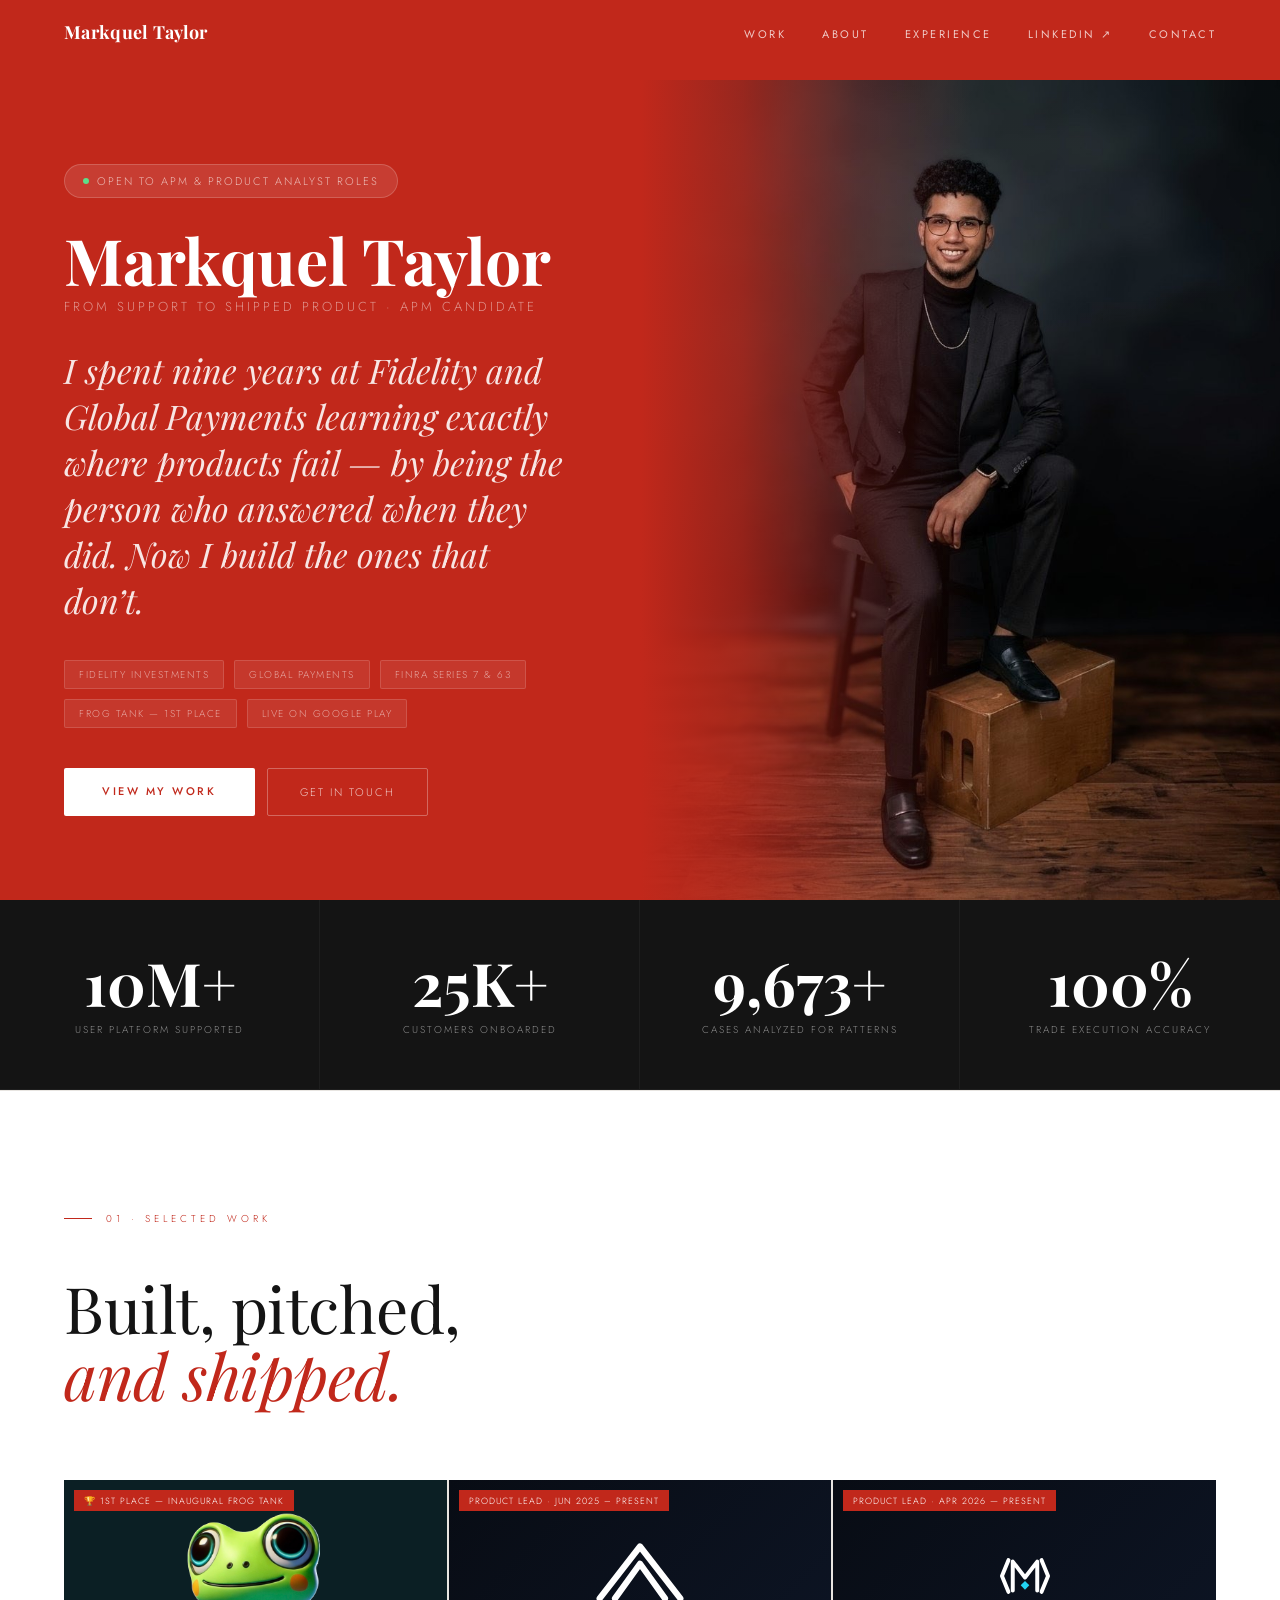
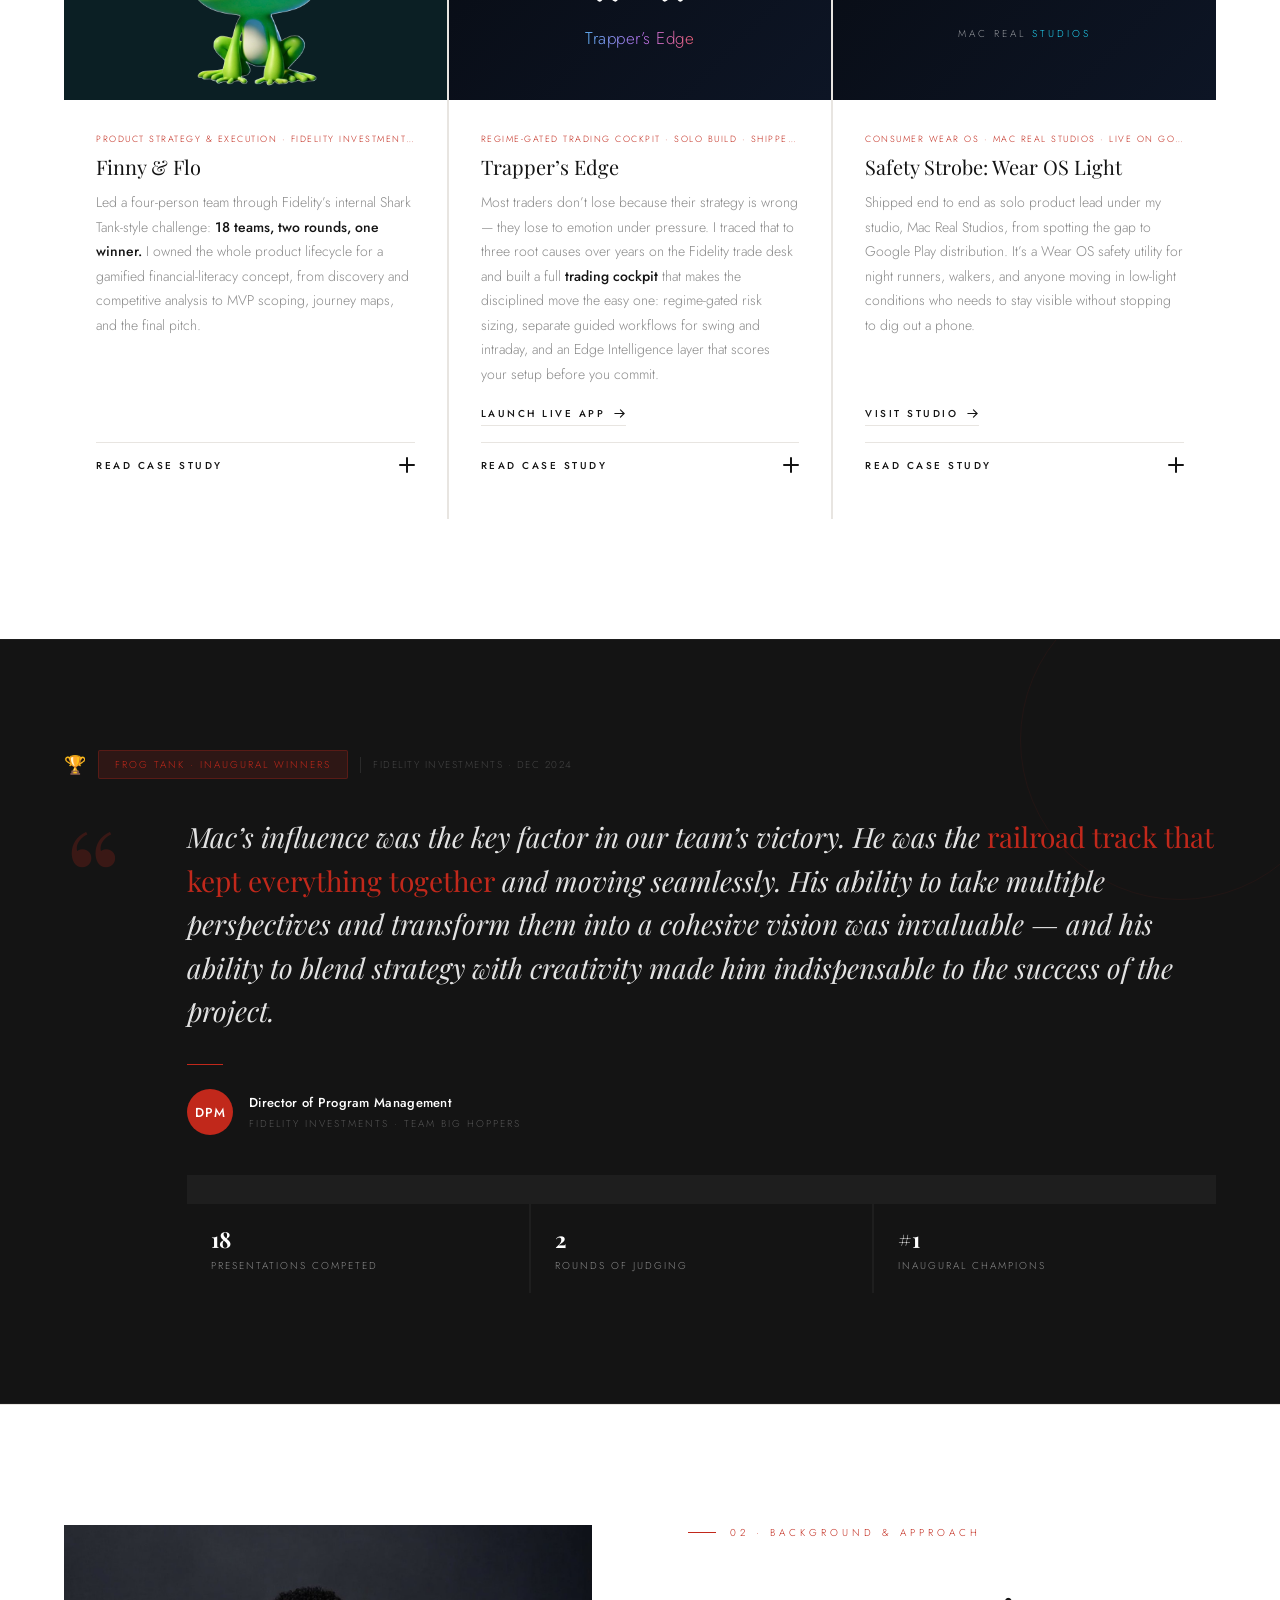
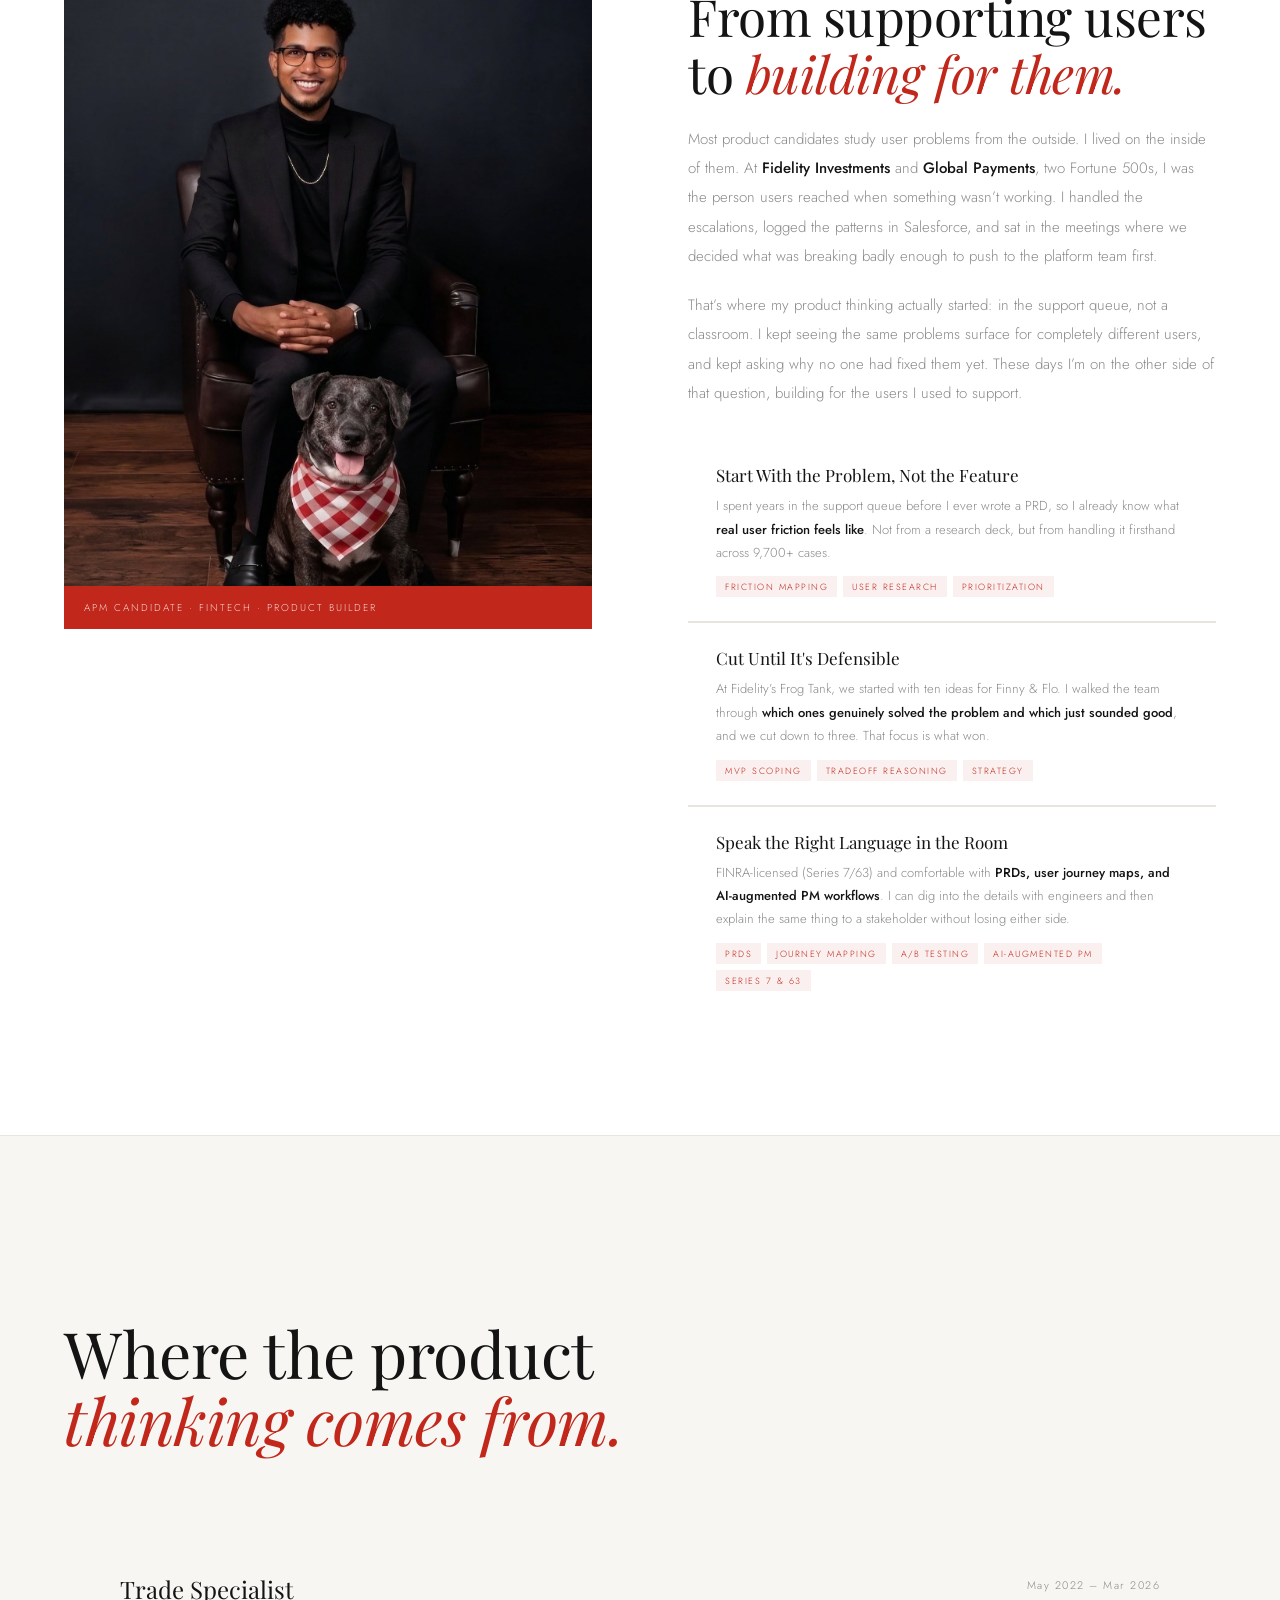
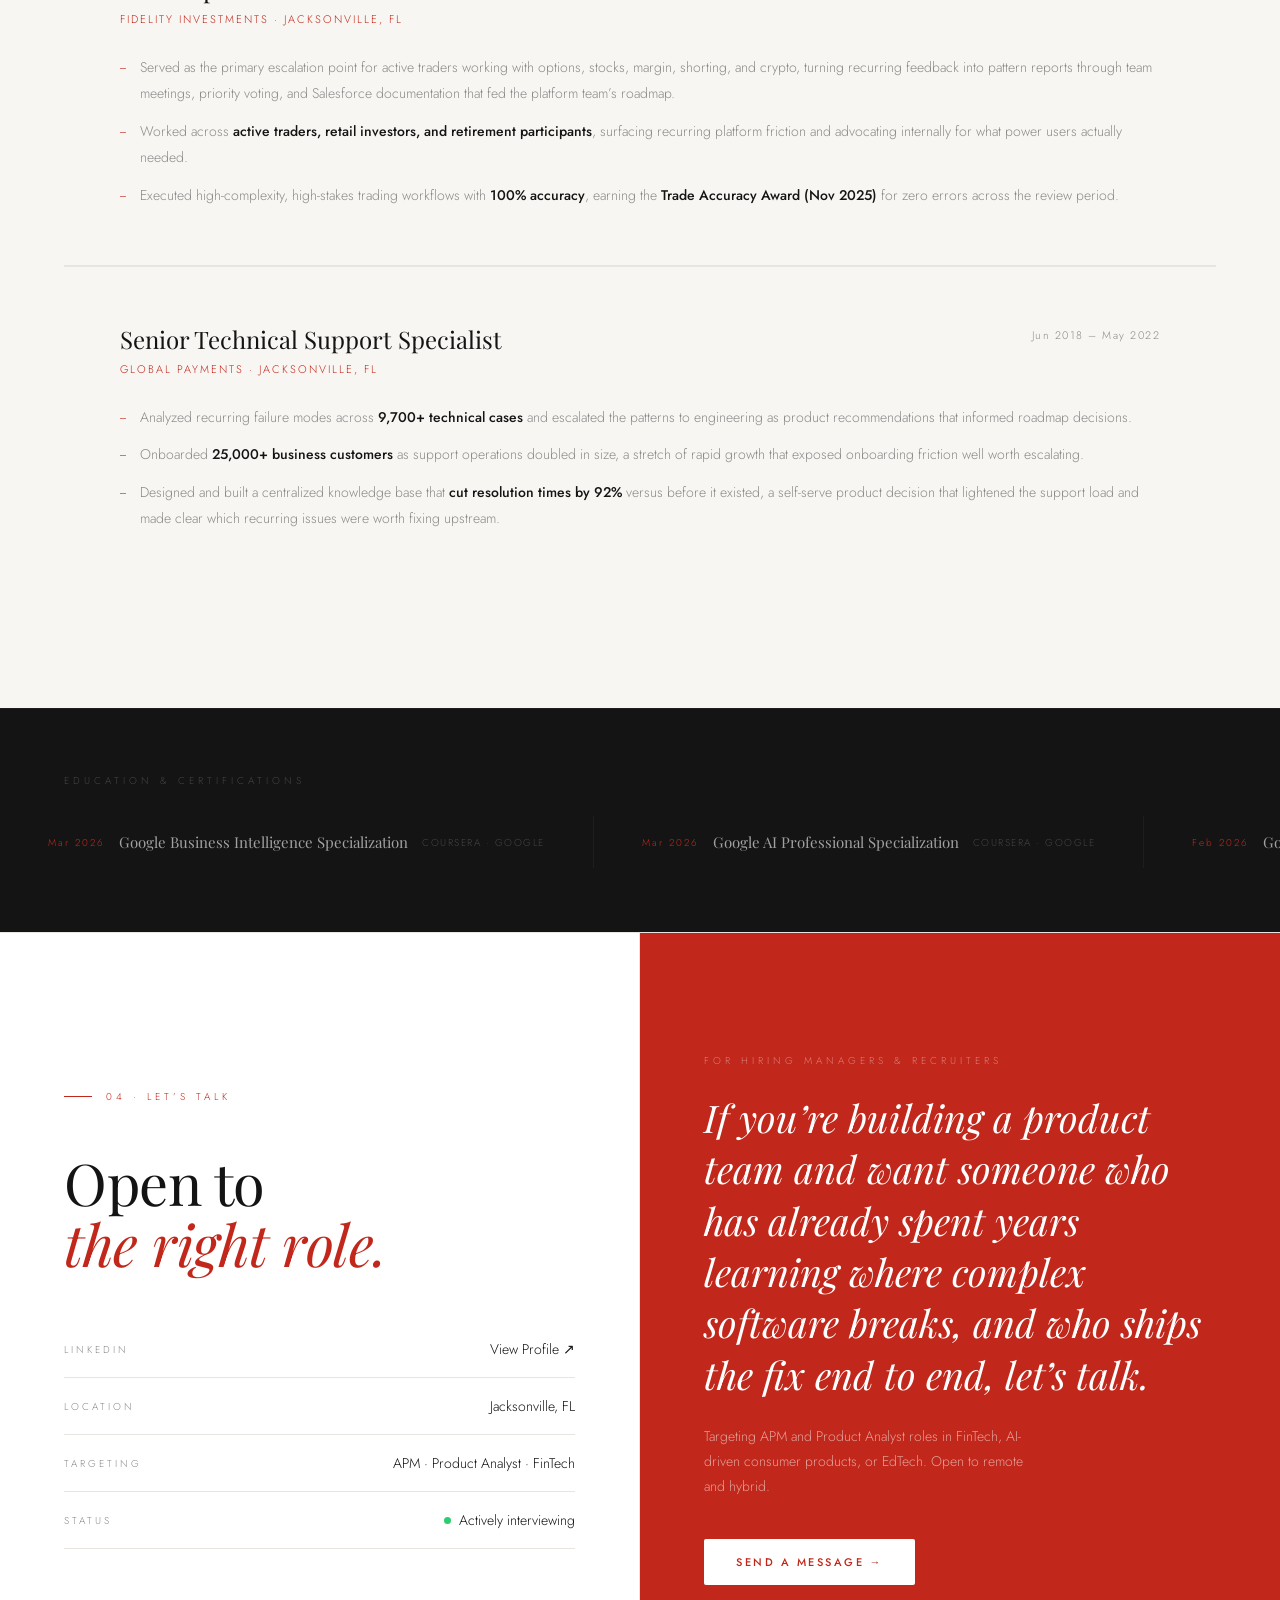
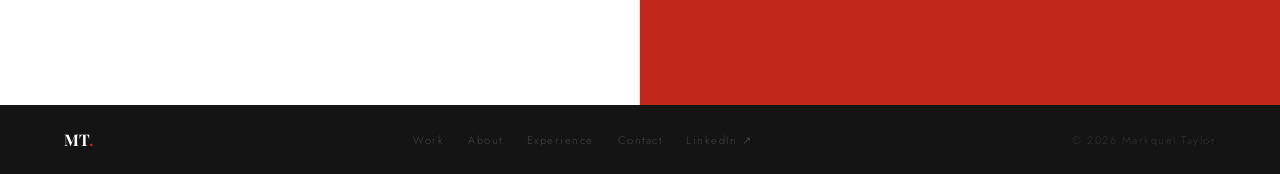
==== index.html @ 4e5e0eda "feat: enhance Trapper's Edge project card with logo and updated description" ====
<!DOCTYPE html>
<html lang="en">
<head>
<meta charset="UTF-8">
<meta name="viewport" content="width=device-width, initial-scale=1.0">
<meta name="description" content="Markquel Taylor — nine years at two Fortune 500s as the person users called when software broke. Now building AI-powered products end to end. APM candidate.">
<meta name="theme-color" content="#c1281b">
<meta property="og:title" content="Markquel Taylor — From support to shipped product · APM Candidate">
<meta property="og:description" content="Nine years at Fidelity and Global Payments learning where products fail. Now I build the ones that don't. FINRA Series 7 & 63 · Frog Tank 1st Place.">
<meta property="og:type" content="website">
<meta property="og:url" content="https://TheLegendMac.github.io/Portfolio">
<meta property="og:image" content="https://TheLegendMac.github.io/Portfolio/profile.png">
<title>Markquel Taylor — APM Candidate</title>
<link rel="icon" href="data:image/svg+xml,<svg xmlns='http://www.w3.org/2000/svg' viewBox='0 0 100 100'><rect width='100' height='100' rx='16' fill='%23c1281b'/><text y='.9em' font-size='58' font-family='Georgia,serif' font-weight='bold' fill='white' x='50%' text-anchor='middle' dominant-baseline='middle' dy='.05em'>MT</text></svg>">
<link rel="preconnect" href="https://fonts.googleapis.com">
<link rel="preconnect" href="https://fonts.gstatic.com" crossorigin>
<link href="https://fonts.googleapis.com/css2?family=Playfair+Display:ital,wght@0,400;0,700;1,400&family=Jost:wght@300;400;500&display=swap" rel="stylesheet">
<style>
:root{--white:#ffffff;--cream:#f8f6f3;--ink:#141414;--gray:#8a8a8a;--line:#e8e5e1;--red:#c1281b;--red-deep:#a82217;--red-dim:#faf0ef;--sp-xl:120px;--sp-md:48px;--pad-x:clamp(20px,5vw,64px)}
*,*::before,*::after{box-sizing:border-box;margin:0;padding:0}
html{scroll-behavior:smooth;font-size:16px;scroll-padding-top:80px;-webkit-text-size-adjust:100%;text-size-adjust:100%}
body{background:var(--white);color:var(--ink);font-family:'Jost',sans-serif;font-weight:300;overflow-x:hidden;-webkit-font-smoothing:antialiased}
img{max-width:100%;display:block}
a{color:inherit}

/* NAV */
nav{position:fixed;top:0;left:0;right:0;z-index:200;display:flex;justify-content:space-between;align-items:center;padding:20px var(--pad-x);transition:background .35s,box-shadow .35s}
nav.scrolled{background:rgba(255,255,255,.97);backdrop-filter:blur(12px);-webkit-backdrop-filter:blur(12px);box-shadow:0 1px 0 var(--line)}
.nav-logo{font-family:'Playfair Display',serif;font-weight:700;font-size:18px;text-decoration:none;letter-spacing:.3px;z-index:201;color:var(--white);transition:color .35s ease}
nav.scrolled .nav-logo{color:var(--ink)}
.nav-logo em{font-style:normal;color:var(--white);transition:color .35s ease}
nav.scrolled .nav-logo em{color:var(--red)}
.nav-links{display:flex;gap:36px;list-style:none;align-items:center}
.nav-links a{font-size:11px;font-weight:400;letter-spacing:2.5px;text-transform:uppercase;text-decoration:none;color:rgba(255,255,255,.75);transition:color .3s}
.nav-links a:hover{color:var(--white)}
nav.scrolled .nav-links a{color:var(--gray)}
nav.scrolled .nav-links a:hover{color:var(--red)}
.nav-burger{display:none;flex-direction:column;gap:5px;cursor:pointer;padding:4px;z-index:201;background:none;border:none}
.nav-burger span{display:block;width:24px;height:2px;background:rgba(255,255,255,.9);border-radius:2px;transition:background .35s,transform .3s,opacity .3s}
nav.scrolled .nav-burger span{background:var(--ink)}
.nav-burger.open span:nth-child(1){transform:translateY(7px) rotate(45deg)}
.nav-burger.open span:nth-child(2){opacity:0}
.nav-burger.open span:nth-child(3){transform:translateY(-7px) rotate(-45deg)}
.nav-drawer{display:none;position:fixed;inset:0;z-index:199;background:var(--white);flex-direction:column;justify-content:center;align-items:center;gap:36px;opacity:0;pointer-events:none;transition:opacity .3s}
.nav-drawer.open{opacity:1;pointer-events:all}
.nav-drawer a{font-size:15px;letter-spacing:3px;text-transform:uppercase;color:var(--ink);text-decoration:none;font-weight:400;transition:color .2s}
.nav-drawer a:hover{color:var(--red)}

/* HERO */
.hero{min-height:100svh;background:var(--red);display:grid;grid-template-columns:1fr 1fr;position:relative;overflow:hidden;padding-top:80px}

.hero-left{display:flex;flex-direction:column;justify-content:center;padding:clamp(48px,8vh,96px) clamp(32px,5vw,80px) clamp(48px,8vh,96px) var(--pad-x);position:relative;z-index:1}
.hero-badge{display:inline-flex;align-items:center;gap:8px;background:rgba(255,255,255,.1);border:1px solid rgba(255,255,255,.18);padding:8px 18px;border-radius:100px;font-size:11px;letter-spacing:2px;text-transform:uppercase;color:rgba(255,255,255,.65);margin-bottom:28px;width:fit-content;opacity:0;animation:rise .8s .2s forwards}
.live-dot{width:6px;height:6px;border-radius:50%;background:#5dde8a;animation:pulse 2s infinite;flex-shrink:0}
.hero-name{font-family:'Playfair Display',serif;font-size:clamp(36px,5vw,72px);font-weight:700;line-height:1.05;color:var(--white);margin-bottom:4px;opacity:0;animation:rise .8s .3s forwards}
.hero-role{font-size:clamp(11px,1.3vw,13px);letter-spacing:3px;text-transform:uppercase;color:rgba(255,255,255,.5);margin-bottom:32px;opacity:0;animation:rise .8s .4s forwards}
.hero-headline{font-family:'Playfair Display',serif;font-style:italic;font-weight:400;font-size:clamp(20px,2.8vw,34px);line-height:1.35;color:rgba(255,255,255,.88);margin-bottom:36px;opacity:0;animation:rise .8s .5s forwards;max-width:520px}
.hero-proof{display:flex;flex-wrap:wrap;gap:10px;margin-bottom:40px;opacity:0;animation:rise .8s .6s forwards}
.hero-proof-tag{font-size:10px;letter-spacing:1.5px;text-transform:uppercase;color:rgba(255,255,255,.55);background:rgba(255,255,255,.08);border:1px solid rgba(255,255,255,.14);padding:6px 14px;border-radius:2px}
.hero-actions{display:flex;gap:12px;flex-wrap:wrap;opacity:0;animation:rise .8s .7s forwards}
.btn-solid{background:var(--white);color:var(--red);padding:15px clamp(24px,3vw,40px);font-size:11px;font-weight:500;letter-spacing:2.5px;text-transform:uppercase;text-decoration:none;border-radius:2px;transition:background .2s,color .2s}
.btn-solid:hover{background:var(--ink);color:var(--white)}
.btn-outline{border:1px solid rgba(255,255,255,.3);color:rgba(255,255,255,.75);padding:15px clamp(20px,2.5vw,36px);font-size:11px;letter-spacing:2px;text-transform:uppercase;text-decoration:none;border-radius:2px;transition:border-color .2s,color .2s}
.btn-outline:hover{border-color:rgba(255,255,255,.7);color:var(--white)}
.hero-right{position:relative;display:flex;align-items:flex-end;justify-content:center;overflow:hidden;opacity:0;animation:fadeIn 1s .4s forwards}
.hero-photo{width:100%;height:100%;object-fit:cover;object-position:center top;display:block}
.hero-photo-overlay{position:absolute;inset:0;background:linear-gradient(to right,var(--red) 0%,rgba(193,40,27,.75) 16%,rgba(193,40,27,.25) 34%,transparent 52%),linear-gradient(to bottom,rgba(0,0,0,.12) 0%,transparent 35%)}

/* STATS */
.stats-bar{background:var(--ink);display:grid;grid-template-columns:repeat(4,1fr);border-bottom:1px solid #1e1e1e}
.stat-cell{padding:clamp(32px,5vw,52px) clamp(16px,3vw,48px);border-right:1px solid #1e1e1e;text-align:center}
.stat-cell:last-child{border-right:none}
.stat-number{font-family:'Playfair Display',serif;font-size:clamp(28px,5vw,60px);font-weight:700;line-height:1;color:var(--white);margin-bottom:10px}
.stat-label{font-size:clamp(9px,1.5vw,10px);letter-spacing:2px;text-transform:uppercase;color:rgba(255,255,255,.5)}

/* SECTION BASE */
.section{padding:var(--sp-xl) var(--pad-x)}
.eyebrow{display:flex;align-items:center;gap:14px;font-size:10px;letter-spacing:4px;text-transform:uppercase;color:var(--red);margin-bottom:var(--sp-md)}
.eyebrow::before{content:'';width:28px;height:1px;background:var(--red);display:block;flex-shrink:0}
.section-h{font-family:'Playfair Display',serif;font-weight:400;font-size:clamp(30px,5vw,68px);line-height:1.05;letter-spacing:-.5px;margin-bottom:clamp(40px,6vw,72px)}
.section-h em{font-style:italic;color:var(--red)}

/* PROJECTS */
.projects{background:var(--white);border-top:1px solid var(--line)}
.proj-grid{display:grid;grid-template-columns:repeat(3,1fr);gap:2px;background:var(--line)}
.proj-card{background:var(--white);display:flex;flex-direction:column;transition:background .3s;height:100%;min-width:0}
.proj-card:hover{background:var(--red-dim)}
.proj-img{position:relative;overflow:hidden;flex-shrink:0;height:220px;}
.proj-finny{background:#050a0a;display:flex;align-items:center;justify-content:center;font-size:clamp(40px,6vw,64px)}
.proj-trading{background:#0b0e14}
.proj-mac{background:linear-gradient(135deg,#080c14,#0d1525);display:flex;flex-direction:column;align-items:center;justify-content:center;gap:14px}
.proj-badge{position:absolute;top:10px;left:10px;background:var(--red);padding:4px 10px;font-size:9px;letter-spacing:1px;text-transform:uppercase;color:var(--white);max-width:calc(100% - 20px);white-space:nowrap;overflow:hidden;text-overflow:ellipsis}
.proj-body{padding:clamp(20px,3vw,32px);flex:1;display:flex;flex-direction:column;min-width:0}
.proj-sub{font-size:9px;letter-spacing:1.5px;text-transform:uppercase;color:var(--red);margin-bottom:8px;white-space:nowrap;overflow:hidden;text-overflow:ellipsis}
.proj-title{font-family:'Playfair Display',serif;font-size:clamp(16px,2vw,20px);font-weight:400;margin-bottom:10px}
.proj-desc{font-size:clamp(12px,1.3vw,14px);line-height:1.75;color:var(--gray);flex:1;margin-bottom:20px}
.proj-desc strong{color:var(--ink);font-weight:500}

/* ACCORDION */
.proj-accordion{border-top:1px solid var(--line);overflow:hidden}
.proj-accordion-toggle{display:flex;align-items:center;justify-content:space-between;width:100%;background:none;border:none;cursor:pointer;padding:14px 0;font-family:'Jost',sans-serif;font-size:10px;font-weight:500;letter-spacing:2.5px;text-transform:uppercase;color:var(--ink);transition:color .2s}
.proj-accordion-toggle:hover{color:var(--red)}
.proj-accordion-icon{width:16px;height:16px;position:relative;flex-shrink:0}
.proj-accordion-icon::before,.proj-accordion-icon::after{content:'';position:absolute;background:currentColor;border-radius:1px;transition:transform .3s,opacity .3s}
.proj-accordion-icon::before{width:16px;height:2px;top:7px;left:0}
.proj-accordion-icon::after{width:2px;height:16px;top:0;left:7px}
.proj-accordion-toggle.open .proj-accordion-icon::after{transform:rotate(90deg);opacity:0}
.proj-accordion-body{max-height:0;overflow:hidden;transition:max-height .45s ease}
.proj-accordion-body.open{max-height:1200px}
.proj-accordion-inner{padding:20px 0 8px}
.acc-section{margin-bottom:24px}
.acc-section:last-child{margin-bottom:0}
.acc-label{font-size:9px;letter-spacing:3px;text-transform:uppercase;color:var(--red);margin-bottom:10px;display:flex;align-items:center;gap:10px}
.acc-label::before{content:'';width:16px;height:1px;background:var(--red);display:block}
.acc-text{font-size:14px;line-height:1.85;color:var(--gray)}
.acc-text strong{color:var(--ink);font-weight:500}
.acc-outcome{background:var(--cream);border-left:3px solid var(--red);padding:16px 20px;font-size:14px;line-height:1.8;color:var(--ink);margin-top:10px}
.proj-link{display:inline-flex;align-items:center;gap:8px;font-size:10px;letter-spacing:2.5px;text-transform:uppercase;color:var(--ink);text-decoration:none;font-weight:500;padding-bottom:4px;border-bottom:1px solid var(--line);width:fit-content;transition:color .2s,border-color .2s;margin-bottom:16px}
.proj-link:hover{color:var(--red);border-color:var(--red)}
.proj-link svg{transition:transform .2s}
.proj-link:hover svg{transform:translateX(3px)}

/* TESTIMONIAL */
.testimonial-wrap{background:var(--ink);padding:clamp(72px,10vw,110px) var(--pad-x);border-top:1px solid #1e1e1e;border-bottom:1px solid #1e1e1e;position:relative;overflow:hidden}
.testimonial-wrap::before{content:'';position:absolute;top:-60px;right:-60px;width:320px;height:320px;border-radius:50%;border:1px solid rgba(193,40,27,.08);pointer-events:none}
.testi-context{display:flex;align-items:center;gap:12px;margin-bottom:36px;flex-wrap:wrap}
.testi-trophy{font-size:18px}
.testi-badge-pill{background:rgba(193,40,27,.15);border:1px solid rgba(193,40,27,.3);padding:6px 16px;font-size:10px;letter-spacing:2px;text-transform:uppercase;color:var(--red);border-radius:2px}
.testi-context-divider{width:1px;height:16px;background:#2a2a2a}
.testi-context-detail{font-size:10px;letter-spacing:1.5px;text-transform:uppercase;color:#444}
.testi-body{display:grid;grid-template-columns:auto 1fr;gap:clamp(32px,5vw,72px);align-items:start}
.testi-mark{font-family:'Playfair Display',serif;font-size:clamp(80px,12vw,140px);line-height:.75;color:var(--red);opacity:.22;user-select:none;flex-shrink:0;margin-top:8px}
.testi-quote{font-family:'Playfair Display',serif;font-style:italic;font-weight:400;font-size:clamp(18px,2.4vw,28px);line-height:1.55;color:rgba(255,255,255,.88);margin-bottom:32px}
.testi-quote em{font-style:normal;color:var(--red)}
.testi-divider{width:36px;height:1px;background:var(--red);margin-bottom:24px}
.testi-attribution{display:flex;align-items:center;gap:16px}
.testi-avatar{width:46px;height:46px;border-radius:50%;background:var(--red);display:flex;align-items:center;justify-content:center;font-size:13px;font-weight:500;letter-spacing:1px;color:var(--white);flex-shrink:0;font-family:'Jost',sans-serif}
.testi-name{font-size:13px;font-weight:500;color:var(--white);letter-spacing:.3px;margin-bottom:4px}
.testi-role{font-size:10px;letter-spacing:2px;text-transform:uppercase;color:#555}
.testi-context-note{margin-top:40px;border-top:1px solid #1e1e1e;padding-top:28px;display:grid;grid-template-columns:repeat(3,1fr);gap:2px;background:#1e1e1e}
.testi-stat{background:var(--ink);padding:20px 24px}
.testi-stat-num{font-family:'Playfair Display',serif;font-size:22px;font-weight:700;color:var(--white);margin-bottom:4px}
.testi-stat-label{font-size:10px;letter-spacing:2px;text-transform:uppercase;color:rgba(255,255,255,.5)}

/* ABOUT (merged with How I Think) */
.about{background:var(--white);border-top:1px solid var(--line)}
.about-grid{display:grid;grid-template-columns:1fr 1fr;gap:clamp(40px,8vw,96px);align-items:start}
.about-photo{position:relative}
.about-photo-inner{width:100%;aspect-ratio:3/4;background:var(--cream);position:relative;overflow:hidden}
.about-photo-inner img{width:100%;height:100%;object-fit:cover;object-position:center 10%;display:block;transition:transform .5s ease}
.about-photo:hover .about-photo-inner img{transform:scale(1.03)}
.about-photo-label{position:absolute;bottom:0;left:0;right:0;background:var(--red);padding:14px 20px;font-size:10px;letter-spacing:2px;text-transform:uppercase;color:rgba(255,255,255,.8)}
.about-photo-frame{position:absolute;top:16px;left:16px;right:-16px;bottom:-16px;border:1px solid var(--line);z-index:-1}
.about-h{font-family:'Playfair Display',serif;font-weight:400;font-size:clamp(30px,4vw,52px);line-height:1.1;letter-spacing:-.5px;margin-bottom:24px}
.about-h em{font-style:italic;color:var(--red)}
.about-p{font-size:15px;line-height:1.95;color:var(--gray);margin-bottom:20px}
.about-p strong{color:var(--ink);font-weight:500}
.about-divider{width:36px;height:1px;background:var(--red);margin:28px 0}
/* How I Think — inline cards below the bio */
.think-grid{display:grid;grid-template-columns:1fr;gap:2px;background:var(--line);margin-top:32px}
.think-card{background:var(--white);padding:24px 28px;position:relative;overflow:hidden;transition:background .3s}
.think-card::after{content:'';position:absolute;bottom:0;left:0;right:0;height:2px;background:var(--red);transform:scaleX(0);transform-origin:left;transition:transform .35s ease}
.think-card:hover{background:var(--cream)}
.think-card:hover::after{transform:scaleX(1)}
.think-title{font-family:'Playfair Display',serif;font-size:17px;font-weight:400;margin-bottom:8px;color:var(--ink)}
.think-desc{font-size:13px;line-height:1.8;color:var(--gray)}
.think-desc strong{color:var(--ink);font-weight:500}
.think-tags{display:flex;flex-wrap:wrap;gap:6px;margin-top:12px}
.think-tag{font-size:9px;letter-spacing:1.5px;text-transform:uppercase;color:var(--red);background:var(--red-dim);padding:4px 9px}
/* Credential tags */
.cred-tags{display:flex;flex-wrap:wrap;gap:8px;margin-top:28px}
.cred-tag{display:flex;align-items:center;gap:6px;background:var(--cream);border:1px solid var(--line);padding:8px 16px;font-size:10px;letter-spacing:1.5px;text-transform:uppercase;color:var(--ink)}
.cred-tag-dot{width:5px;height:5px;border-radius:50%;background:var(--red);flex-shrink:0}

/* EXPERIENCE */
.experience{background:var(--cream);border-top:1px solid var(--line)}
.exp-roles{display:flex;flex-direction:column;gap:2px;background:var(--line)}
.role-card{background:var(--cream);padding:clamp(36px,5vw,56px) clamp(24px,5vw,56px);transition:background .3s}
.role-card:hover{background:var(--white)}
.role-header{display:flex;justify-content:space-between;align-items:flex-start;margin-bottom:28px;flex-wrap:wrap;gap:8px}
.role-title{font-family:'Playfair Display',serif;font-size:clamp(18px,2.5vw,24px);font-weight:400;margin-bottom:6px}
.role-company{font-size:11px;letter-spacing:2px;text-transform:uppercase;color:var(--red)}
.role-date{font-size:11px;letter-spacing:1.5px;color:var(--gray);padding-top:4px;white-space:nowrap}
.role-bullets{list-style:none;display:flex;flex-direction:column;gap:12px}
.role-bullets li{font-size:14px;line-height:1.85;color:var(--gray);padding-left:20px;position:relative}
.role-bullets li::before{content:'--';position:absolute;left:0;color:var(--red)}
.role-bullets strong{color:var(--ink);font-weight:500}

/* CONTACT */
.contact{display:grid;grid-template-columns:1fr 1fr;border-top:1px solid var(--line)}
.contact-left{padding:var(--sp-xl) var(--pad-x);background:var(--white);border-right:1px solid var(--line);display:flex;flex-direction:column;justify-content:center}
.contact-h{font-family:'Playfair Display',serif;font-weight:400;font-size:clamp(30px,4.5vw,64px);line-height:1.05;letter-spacing:-.5px;margin-bottom:var(--sp-md)}
.contact-h em{font-style:italic;color:var(--red)}
.contact-rows{display:flex;flex-direction:column}
.contact-row{display:flex;justify-content:space-between;align-items:center;padding:18px 0;border-bottom:1px solid var(--line);gap:12px}
.cr-label{font-size:10px;letter-spacing:3px;text-transform:uppercase;color:var(--gray);flex-shrink:0}
.cr-val{font-size:14px;color:var(--ink);text-decoration:none;transition:color .2s;text-align:right}
.cr-val:hover{color:var(--red)}
.status-row{display:flex;align-items:center;gap:8px}
.s-dot{width:7px;height:7px;border-radius:50%;background:#2ecc71;animation:pulse 2.5s infinite;flex-shrink:0}
.contact-right{background:var(--red);padding:var(--sp-xl) var(--pad-x);display:flex;flex-direction:column;justify-content:center}
.cr-eyebrow{font-size:10px;letter-spacing:4px;text-transform:uppercase;color:rgba(255,255,255,.4);margin-bottom:24px}
.cr-headline{font-family:'Playfair Display',serif;font-style:italic;font-weight:400;font-size:clamp(22px,3vw,38px);line-height:1.35;color:var(--white);margin-bottom:24px}
.cr-note{font-size:14px;line-height:1.8;color:rgba(255,255,255,.55);margin-bottom:40px;max-width:340px}
.btn-white{display:inline-flex;align-items:center;gap:12px;background:var(--white);color:var(--red);padding:15px 32px;font-size:11px;font-weight:500;letter-spacing:2.5px;text-transform:uppercase;text-decoration:none;width:fit-content;transition:background .2s,color .2s;border-radius:2px}
.btn-white:hover{background:var(--ink);color:var(--white)}

/* FOOTER */
footer{background:var(--ink);padding:24px var(--pad-x);display:flex;justify-content:space-between;align-items:center;flex-wrap:wrap;gap:16px}
.foot-logo{font-family:'Playfair Display',serif;font-size:16px;font-weight:700;color:var(--white)}
.foot-logo em{color:var(--red);font-style:normal}
.foot-links{display:flex;gap:24px;flex-wrap:wrap}
.foot-links a{font-size:11px;letter-spacing:1.5px;color:#444;text-decoration:none;transition:color .2s}
.foot-links a:hover{color:var(--white)}
footer p{font-size:11px;letter-spacing:1.5px;color:#333}

/* REVEAL */
.reveal{opacity:0;transform:translateY(24px);transition:opacity .85s ease,transform .85s ease}
.reveal.in{opacity:1;transform:none}
.d1{transition-delay:.1s}.d2{transition-delay:.2s}.d3{transition-delay:.3s}.d4{transition-delay:.45s}

/* KEYFRAMES */
@keyframes rise{from{opacity:0;transform:translateY(20px)}to{opacity:1;transform:none}}
@keyframes fadeIn{from{opacity:0}to{opacity:1}}
@keyframes pulse{0%,100%{opacity:1;transform:scale(1)}50%{opacity:.4;transform:scale(.8)}}

/* TABLET */
@media(max-width:900px){
  .nav-links{display:none}.nav-burger{display:flex}.nav-drawer{display:flex}
  .hero{grid-template-columns:1fr;min-height:auto}
  .hero-left{justify-content:flex-start}
  .hero-right{height:clamp(380px,72vw,540px);order:-1}
  .hero-photo{object-position:center 18%}
  .hero-left{padding-top:28px;padding-bottom:80px}
  .hero-photo-overlay{background:linear-gradient(to bottom,rgba(193,40,27,.22) 0%,rgba(193,40,27,0) 22%,rgba(193,40,27,0) 50%,rgba(193,40,27,.45) 72%,rgba(193,40,27,.85) 88%,var(--red) 100%)}
  .stats-bar{grid-template-columns:repeat(2,1fr)}
  .stat-cell:nth-child(2){border-right:none}
  .stat-cell:nth-child(3){border-top:1px solid #1e1e1e}
  .stat-cell:nth-child(4){border-top:1px solid #1e1e1e;border-right:none}
  .proj-grid{grid-template-columns:1fr 1fr}
  .proj-img{height:200px}
  .about-grid{grid-template-columns:1fr}.about-photo{max-width:360px;margin:0 auto}.about-photo-frame{display:none}
  .contact{grid-template-columns:1fr}.contact-left{border-right:none;border-bottom:1px solid var(--line)}
}
@media(max-width:700px){
  .testi-body{grid-template-columns:1fr}.testi-mark{display:none}
  .testi-context-note{grid-template-columns:1fr}
}
@media(max-width:600px){
  :root{--sp-xl:72px}
  .proj-grid{grid-template-columns:1fr}
  .proj-img{height:240px}
  .contact-row{flex-direction:column;align-items:flex-start;gap:4px}.cr-val{text-align:left}
  footer{flex-direction:column;text-align:center}.foot-links{justify-content:center}
  .hero-proof{gap:6px}
  .hero-proof-tag{font-size:9px;padding:5px 10px;letter-spacing:1px}
}
@media(max-width:480px){
  :root{--sp-xl:60px;--sp-md:36px}
  nav{padding:16px var(--pad-x)}
  .nav-logo{font-size:16px}
  .nav-drawer{gap:28px}
  .hero-left{padding-left:var(--pad-x);padding-right:var(--pad-x)}
  .hero-name{font-size:clamp(34px,10vw,46px)}
  .hero-role{letter-spacing:1.5px}
  .hero-headline{font-size:clamp(19px,5.4vw,24px);margin-bottom:28px}
  .hero-actions{flex-direction:column;align-items:stretch;gap:10px}
  .btn-solid,.btn-outline{text-align:center;padding-left:24px;padding-right:24px}
  .stat-cell{padding:26px 10px;min-width:0}
  .stat-number{font-size:clamp(24px,7vw,34px)}
  .stat-label{letter-spacing:1px;font-size:9px}
  .section-h{font-size:clamp(28px,8.5vw,40px)}
  .testi-context{gap:8px}
  .testi-context-divider{display:none}
  .testi-stat{padding:16px 18px}
  .role-card{padding:32px 22px}
  .role-header{margin-bottom:20px}
  .think-card{padding:20px 22px}
  .proj-body{padding:24px 22px}
  .proj-sub{white-space:normal}
  .cr-note{max-width:none}
}
@media print{
  nav{display:none!important}
  .hero{min-height:auto;page-break-after:always}.reveal{opacity:1!important;transform:none!important}
}

/* CERT TICKER */
.cert-section{background:var(--ink);padding:clamp(40px,6vw,64px) 0;border-top:1px solid #1e1e1e;overflow:hidden}
.cert-label{font-size:10px;letter-spacing:4px;text-transform:uppercase;color:#444;margin-bottom:28px;padding:0 var(--pad-x)}
.cert-ticker-wrap{overflow:hidden}
.cert-ticker{display:flex;width:max-content;animation:tickerScroll 36s linear infinite}
.cert-ticker:hover{animation-play-state:paused}
.cert-item{display:flex;align-items:center;gap:14px;padding:16px clamp(24px,4vw,48px);border-right:1px solid #1e1e1e;white-space:nowrap}
.cert-item-year{font-size:10px;letter-spacing:2px;color:var(--red)}
.cert-item-name{font-family:'Playfair Display',serif;font-size:15px;font-weight:400;color:rgba(255,255,255,.6)}
.cert-item-org{font-size:10px;letter-spacing:1.5px;color:#444;text-transform:uppercase}
@keyframes tickerScroll{from{transform:translateX(0)}to{transform:translateX(-50%)}}
</style>
</head>
<body>

<!-- NAV -->
<nav id="nav" role="navigation" aria-label="Main navigation">
  <a href="#" class="nav-logo" aria-label="Home">Markquel <em>Taylor</em></a>
  <ul class="nav-links" role="list">
    <li><a href="#projects">Work</a></li>
    <li><a href="#about">About</a></li>
    <li><a href="#experience">Experience</a></li>
    <li><a href="https://www.linkedin.com/in/markqueltaylor" target="_blank" rel="noopener noreferrer">LinkedIn &#x2197;</a></li>
    <li><a href="#contact">Contact</a></li>
  </ul>
  <button class="nav-burger" id="burger" aria-label="Open menu" aria-expanded="false">
    <span></span><span></span><span></span>
  </button>
</nav>

<!-- MOBILE DRAWER -->
<div class="nav-drawer" id="drawer" role="dialog" aria-label="Navigation menu">
  <a href="#projects" onclick="closeDrawer()">Work</a>
  <a href="#about" onclick="closeDrawer()">About</a>
  <a href="#experience" onclick="closeDrawer()">Experience</a>
  <a href="#contact" onclick="closeDrawer()">Contact</a>
  <a href="https://www.linkedin.com/in/markqueltaylor" target="_blank" rel="noopener noreferrer">LinkedIn &#x2197;</a>
</div>

<!-- HERO -->
<section class="hero" aria-label="Introduction">
  <div class="hero-left">
    <div class="hero-badge"><span class="live-dot" aria-hidden="true"></span>Open to APM &amp; Product Analyst Roles</div>
    <h1 class="hero-name">Markquel Taylor</h1>
    <p class="hero-role">From support to shipped product &middot; APM Candidate</p>
    <p class="hero-headline">I spent nine years at Fidelity and Global Payments learning exactly where products fail &mdash; by being the person who answered when they did. Now I build the ones that don&#x2019;t.</p>
    <div class="hero-proof" aria-label="Quick credentials">
      <span class="hero-proof-tag">Fidelity Investments</span>
      <span class="hero-proof-tag">Global Payments</span>
      <span class="hero-proof-tag">FINRA Series 7 &amp; 63</span>
      <span class="hero-proof-tag">Frog Tank &mdash; 1st Place</span>
      <span class="hero-proof-tag">Live on Google Play</span>
    </div>
    <div class="hero-actions">
      <a href="#projects" class="btn-solid">View My Work</a>
      <a href="#contact" class="btn-outline">Get in Touch</a>
    </div>
  </div>
  <div class="hero-right">
    <img src="profile.png" alt="Markquel Taylor" class="hero-photo" loading="eager">
    <div class="hero-photo-overlay"></div>
  </div>
</section>

<!-- STATS BAR -->
<div class="stats-bar" role="region" aria-label="Key metrics">
  <div class="stat-cell"><div class="stat-number"><span class="counter" data-target="10" data-format="10M+">0</span></div><div class="stat-label">User Platform Supported</div></div>
  <div class="stat-cell"><div class="stat-number"><span class="counter" data-target="25000" data-format="25K+">0</span></div><div class="stat-label">Customers Onboarded</div></div>
  <div class="stat-cell"><div class="stat-number"><span class="counter" data-target="9700" data-format="9,700+">0</span></div><div class="stat-label">Cases Analyzed for Patterns</div></div>
  <div class="stat-cell"><div class="stat-number"><span class="counter" data-target="100" data-format="100%">0</span></div><div class="stat-label">Trade Execution Accuracy</div></div>
</div>

<!-- PROJECTS (moved above About) -->
<section class="section projects" id="projects">
  <div class="eyebrow reveal">01 &middot; Selected Work</div>
  <h2 class="section-h reveal d1">Built, pitched,<br><em>and shipped.</em></h2>
  <div class="proj-grid">

    <!-- FINNY & FLO -->
    <div class="proj-card reveal">
      <div class="proj-img proj-finny" style="padding:0;overflow:hidden;position:relative;">
        <div style="background-color:#0b1f24;width:100%;height:100%;display:flex;align-items:center;justify-content:center;position:absolute;inset:0;">
          <img src="finny-flo.png" alt="Finny &amp; Flo" style="width:100%;height:100%;object-fit:contain;object-position:center;display:block;">
        </div>
        <div class="proj-badge">&#x1F3C6; 1st Place &mdash; Inaugural Frog Tank</div>
      </div>
      <div class="proj-body">
        <div class="proj-sub">Product Strategy &amp; Execution &middot; Fidelity Investments &middot; Jul &ndash; Dec 2024</div>
        <div class="proj-title">Finny &amp; Flo</div>
        <p class="proj-desc">Led a four-person team through Fidelity&#x2019;s internal Shark Tank-style challenge: <strong>18 teams, two rounds, one winner.</strong> I owned the whole product lifecycle for a gamified financial-literacy concept, from discovery and competitive analysis to MVP scoping, journey maps, and the final pitch.</p>
        <div class="proj-accordion">
          <button class="proj-accordion-toggle" aria-expanded="false">
            Read Case Study
            <span class="proj-accordion-icon" aria-hidden="true"></span>
          </button>
          <div class="proj-accordion-body">
            <div class="proj-accordion-inner">
              <div class="acc-section">
                <div class="acc-label">The Problem</div>
                <p class="acc-text">Most kids reach adulthood without the basics of financial literacy, and it shows up later as poor money habits, high debt, and a lasting distrust of financial institutions. The tools meant to help are usually too dry and too abstract to hold a young person&#x2019;s attention. The real opportunity was to reach them early, in a format they&#x2019;d actually want to use.</p>
              </div>
              <div class="acc-section">
                <div class="acc-label">My Approach</div>
                <p class="acc-text">I started with competitive research across EdTech and FinTech onboarding flows so the team understood what had already been tried and why most of it never stuck. With that shared picture in place, I ran a brainstorm that surfaced about ten possible features for <strong>Finny &amp; Flo</strong>, our gamified literacy concept for the <strong>Frog Tank challenge</strong>. Getting from ten ideas to three meant running each one through two questions: does it genuinely help a middle schooler, and does it connect directly to the core problem? Anything that didn&#x2019;t clearly do both got cut, which left us with a focused MVP and a pitch we could defend with a straight face.</p>
              </div>
              <div class="acc-section">
                <div class="acc-label">Key Tradeoff</div>
                <p class="acc-text">There was real pressure to add digital features and make it feel more like a tech product, and I pushed back. A physical board game is far easier to adopt in a classroom, and it meets middle schoolers in a setting they already trust. Keeping it physical made the concept more defensible and the pitch cleaner; a digital build would have piled on complexity without earning any extra engagement.</p>
              </div>
              <div class="acc-section">
                <div class="acc-label">Outcome</div>
                <div class="acc-outcome"><strong>1st Place, inaugural Frog Tank.</strong> We came out on top of 18 presentations across two rounds of judging. Fidelity&#x2019;s senior leadership singled the concept out as a fresh, feasible take on Gen Z financial literacy and a long-term brand play worth building.</div>
              </div>
            </div>
          </div>
        </div>
      </div>
    </div>

    <!-- TRADING ALPHA -->
    <div class="proj-card reveal d1">
      <div class="proj-img proj-trading" style="background:linear-gradient(135deg,#080c14,#0d1525);display:flex;flex-direction:column;align-items:center;justify-content:center;gap:16px;position:relative;">
        <svg viewBox="0 0 100 82" width="96" height="79" xmlns="http://www.w3.org/2000/svg" aria-label="Trapper's Edge logo">
          <polyline points="8,70 50,16 92,70" fill="none" stroke="#FFFFFF" stroke-width="6.5" stroke-linecap="round" stroke-linejoin="round"/>
          <polyline points="24,70 50,34 76,70" fill="none" stroke="#FFFFFF" stroke-width="6.5" stroke-linecap="round" stroke-linejoin="round"/>
        </svg>
        <div style="font-size:17px;font-weight:300;letter-spacing:0.5px;font-family:'Jost',sans-serif;background:linear-gradient(90deg,#64B8FF 0%,#B06FE8 50%,#F0607A 100%);-webkit-background-clip:text;-webkit-text-fill-color:transparent;background-clip:text;">Trapper&#x2019;s Edge</div>
        <div class="proj-badge">Product Lead &middot; Jun 2025 &ndash; Present</div>
      </div>
      <div class="proj-body">
        <div class="proj-sub">Regime-Gated Trading Cockpit &middot; Solo Build &middot; Shipped PWA</div>
        <div class="proj-title">Trapper&#x2019;s Edge</div>
        <p class="proj-desc">Most traders don&#x2019;t lose because their strategy is wrong &mdash; they lose to emotion under pressure. I traced that to three root causes over years on the Fidelity trade desk and built a full <strong>trading cockpit</strong> that makes the disciplined move the easy one: regime-gated risk sizing, separate guided workflows for swing and intraday, and an Edge Intelligence layer that scores your setup before you commit.</p>
        <a href="https://thelegendmac.github.io/Alpha-Edge-Trading/" target="_blank" rel="noopener noreferrer" class="proj-link">Launch Live App <svg width="13" height="13" viewBox="0 0 14 14" fill="none"><path d="M2 7h10M8 3l4 4-4 4" stroke="currentColor" stroke-width="1.2" stroke-linecap="round"/></svg></a>
        <div class="proj-accordion">
          <button class="proj-accordion-toggle" aria-expanded="false">
            Read Case Study
            <span class="proj-accordion-icon" aria-hidden="true"></span>
          </button>
          <div class="proj-accordion-body">
            <div class="proj-accordion-inner">
              <div class="acc-section">
                <div class="acc-label">The Problem</div>
                <p class="acc-text">Three root causes kept surfacing, drawn equally from my own bad trades (and the honest post-mortems after) and from years on the Fidelity trade desk watching users repeat the same mistakes. <strong>Emotional Bias</strong> &mdash; revenge trades and FOMO after a loss override the plan. <strong>Risk Fragmentation</strong> &mdash; sizing positions by hand leads to chronic oversizing, especially when conditions shift. <strong>No Pre-Decision Structure</strong> &mdash; traders act on impulse without checking whether the setup, the regime, and the risk actually line up. Every tool I tried recorded what happened after the trade. None of them stepped in while the decision was still live.</p>
              </div>
              <div class="acc-section">
                <div class="acc-label">Product Decisions &amp; Scope</div>
                <p class="acc-text">I scoped Trapper&#x2019;s Edge as a <strong>decision cockpit</strong>, not a journal or a scanner. It had one job: make a bad trade structurally harder to take.</p>
                <p class="acc-text" style="margin-top:12px;">The centerpiece is a <strong>Market Regime system</strong> (Risk-On / Neutral / Risk-Off) that gates position sizing automatically &mdash; full size in trending markets, trimmed in choppy ones, puts-only in downtrends. The regime is wired into every calculation, so it can&#x2019;t be quietly ignored. On top of it sits a <strong>rolling kill-switch</strong>: cross your drawdown floor and new trades lock out, which takes away the option to dig the hole deeper on impulse.</p>
                <p class="acc-text" style="margin-top:12px;">The trade flow is <strong>mode-specific</strong>. Swing and intraday traders follow separate guided workflows, each with its own setup catalog, entry/stop/target logic, and pre-trade checklist. I considered one unified flow and dropped it &mdash; the inputs for a three-day swing and a thirty-minute opening-range break differ enough that merging them adds noise, not simplicity.</p>
                <p class="acc-text" style="margin-top:12px;"><strong>Edge Intelligence</strong> is the AI layer: it reads the full context &mdash; regime, setup, direction, confluence &mdash; and scores the trade before you commit. An <strong>AI Setup Builder</strong> lets traders define their own strategy templates, thesis and pre-mortem and all, without leaving the app.</p>
                <p class="acc-text" style="margin-top:12px;">The <strong>high-density terminal aesthetic</strong> was deliberate. The trader is already under pressure, so a calm, low-distraction interface takes away one more reason to rush.</p>
              </div>
              <div class="acc-section">
                <div class="acc-label">Technical Execution</div>
                <p class="acc-text">I shipped this end to end on my own &mdash; problem definition, wireframes, build, deployment. It&#x2019;s a <strong>PWA in React 19 and TypeScript</strong>, installable on mobile from day one, with a custom risk engine that handles regime-adjusted sizing, R-multiple targets, and the kill-switch in-house. <strong>Supabase</strong> keeps state in sync across devices, and a <strong>SnapTrade</strong> integration pulls live broker fills straight into the app for review and promotion to the trade log. Hosted on GitHub Pages.</p>
              </div>
              <div class="acc-section">
                <div class="acc-label">Outcome</div>
                <div class="acc-outcome"><strong>A live, fully functional PWA &mdash; shipped solo, end to end, and actively iterated.</strong> Regime gating and the kill-switch make overtrading structurally harder, not just discouraged. The dual-mode workflows guide decisions without slowing them down, and the Edge Intelligence layer weighs setup quality before you commit. Broker sync via SnapTrade closes the loop between execution and review. Right now I&#x2019;m tightening the AI&#x2019;s accuracy and building out the stats layer to surface edge by setup type over time.</div>
              </div>
            </div>
          </div>
        </div>
      </div>
    </div>

    <!-- STROBE LIGHT FOR WATCH -->
    <div class="proj-card reveal d2">
      <div class="proj-img proj-mac" style="background:linear-gradient(135deg,#080c14,#0d1525);display:flex;flex-direction:column;align-items:center;justify-content:center;gap:14px;position:relative;">
        <svg viewBox="0 0 100 100" width="72" height="72" xmlns="http://www.w3.org/2000/svg" aria-label="Mac Real Studios logo">
          <polyline points="27,28 18,50 27,72" fill="none" stroke="#FFFFFF" stroke-width="5.5" stroke-linecap="round" stroke-linejoin="round"/>
          <polyline points="73,28 82,50 73,72" fill="none" stroke="#FFFFFF" stroke-width="5.5" stroke-linecap="round" stroke-linejoin="round"/>
          <polyline points="33,70 33,30 50,52 67,30 67,70" fill="none" stroke="#FFFFFF" stroke-width="5.5" stroke-linecap="round" stroke-linejoin="round"/>
          <polygon points="50,57 56,63 50,69 44,63" fill="#22D4F4"/>
        </svg>
        <div style="font-size:10px;letter-spacing:3px;text-transform:uppercase;color:rgba(255,255,255,.55);font-family:'Jost',sans-serif;">MAC REAL <span style="color:#22D4F4;">STUDIOS</span></div>
        <div class="proj-badge">Product Lead &middot; Apr 2026 &mdash; Present</div>
      </div>
      <div class="proj-body">
        <div class="proj-sub">Consumer Wear OS &middot; Mac Real Studios &middot; Live on Google Play</div>
        <div class="proj-title">Safety Strobe: Wear OS Light</div>
        <p class="proj-desc">Shipped end to end as solo product lead under my studio, Mac Real Studios, from spotting the gap to Google Play distribution. It&#x2019;s a Wear OS safety utility for night runners, walkers, and anyone moving in low-light conditions who needs to stay visible without stopping to dig out a phone.</p>
        <a href="https://macrealstudios.com/" target="_blank" rel="noopener noreferrer" class="proj-link">Visit Studio <svg width="13" height="13" viewBox="0 0 14 14" fill="none"><path d="M2 7h10M8 3l4 4-4 4" stroke="currentColor" stroke-width="1.2" stroke-linecap="round"/></svg></a>
        <div class="proj-accordion">
          <button class="proj-accordion-toggle" aria-expanded="false">
            Read Case Study
            <span class="proj-accordion-icon" aria-hidden="true"></span>
          </button>
          <div class="proj-accordion-body">
            <div class="proj-accordion-inner">
              <div class="acc-section">
                <div class="acc-label">The Problem</div>
                <p class="acc-text">I noticed the gap on a run: there was no clean way to stay visible without stopping to pull out my phone. A look through the Wear OS store confirmed it, with almost nothing purpose-built for this. Night runners and outdoor users have been stuck choosing between clumsy workarounds and bulky accessories. A real need, and a fairly straightforward fix.</p>
              </div>
              <div class="acc-section">
                <div class="acc-label">Key Product Decision</div>
                <p class="acc-text">I looked at three interaction patterns and chose <strong>one-tap activation</strong> over a menu, because the user is mid-movement, not mid-focus. The app had to work without asking for any attention. The hard part was the discipline to cut everything that didn&#x2019;t serve that, so color modes, SOS patterns, and sync all got scoped out. Every extra step is another place the app could fail someone who needs it. With this one, simplicity was the product itself, not a corner I had to cut.</p>
              </div>
              <div class="acc-section">
                <div class="acc-label">Studio Principles</div>
                <p class="acc-text">Every Mac Real Studios app is built against four rules: <strong>Focused over bloated</strong> &mdash; ship only what the problem actually needs. <strong>Structure over noise</strong> &mdash; clarity is a feature. <strong>Craft over shortcuts</strong> &mdash; the details are the product. <strong>Usefulness over image</strong> &mdash; solve a real problem or don&#x2019;t ship.</p>
              </div>
              <div class="acc-section">
                <div class="acc-label">Outcome</div>
                <div class="acc-outcome"><strong>Live on Google Play</strong>, shipped solo under Mac Real Studios from the first idea through distribution. It does one thing and does it without friction, which is exactly the point. I&#x2019;m now using install data, session length, and review themes to decide what goes into v2. More utilities are in the works under the studio, each following the same playbook: find something real that&#x2019;s missing, build the simplest version that solves it, ship it, and let real usage tell me what comes next.</div>
              </div>
            </div>
          </div>
        </div>
      </div>
    </div>

  </div>
</section>

<!-- TESTIMONIAL (right after Projects) -->
<div class="testimonial-wrap reveal" role="region" aria-label="Testimonial">
  <div class="testi-context">
    <span class="testi-trophy">&#x1F3C6;</span>
    <span class="testi-badge-pill">Frog Tank &middot; Inaugural Winners</span>
    <div class="testi-context-divider"></div>
    <span class="testi-context-detail">Fidelity Investments &middot; Dec 2024</span>
  </div>
  <div class="testi-body">
    <div class="testi-mark" aria-hidden="true">&#x201C;</div>
    <div class="testi-content">
      <p class="testi-quote">Mac&#x2019;s influence was the key factor in our team&#x2019;s victory. He was the <em>railroad track that kept everything together</em> and moving seamlessly. His ability to take multiple perspectives and transform them into a cohesive vision was invaluable &mdash; and his ability to blend strategy with creativity made him indispensable to the success of the project.</p>
      <div class="testi-divider"></div>
      <div class="testi-attribution">
        <div class="testi-avatar" aria-hidden="true">DPM</div>
        <div>
          <div class="testi-name">Director of Program Management</div>
          <div class="testi-role">Fidelity Investments &middot; Team Big Hoppers</div>
        </div>
      </div>
      <div class="testi-context-note">
        <div class="testi-stat"><div class="testi-stat-num">18</div><div class="testi-stat-label">Presentations Competed</div></div>
        <div class="testi-stat"><div class="testi-stat-num">2</div><div class="testi-stat-label">Rounds of Judging</div></div>
        <div class="testi-stat"><div class="testi-stat-num">#1</div><div class="testi-stat-label">Inaugural Champions</div></div>
      </div>
    </div>
  </div>
</div>

<!-- ABOUT (merged with How I Think) -->
<section class="section about" id="about">
  <div class="about-grid">
    <div class="about-photo reveal">
      <div class="about-photo-inner">
        <img src="about.jpg" alt="Markquel Taylor" loading="lazy" style="object-position:center 10%;">
        <div class="about-photo-label">APM Candidate &middot; FinTech &middot; Product Builder</div>
      </div>
      <div class="about-photo-frame"></div>
    </div>
    <div>
      <div class="eyebrow reveal">02 &middot; Background &amp; Approach</div>
      <h2 class="about-h reveal d1">From supporting users<br>to <em>building for them.</em></h2>
      <p class="about-p reveal d2">Most product candidates study user problems from the outside. I lived on the inside of them. At <strong>Fidelity Investments</strong> and <strong>Global Payments</strong>, two Fortune 500s, I was the person users reached when something wasn&#x2019;t working. I handled the escalations, logged the patterns in Salesforce, and sat in the meetings where we decided what was breaking badly enough to push to the platform team first.</p>
      <p class="about-p reveal d2">That&#x2019;s where my product thinking actually started: in the support queue, not a classroom. I kept seeing the same problems surface for completely different users, and kept asking why no one had fixed them yet. These days I&#x2019;m on the other side of that question, building for the users I used to support.</p>
      <!-- How I Think — inline -->
      <div class="think-grid reveal d3">
        <div class="think-card">
          <div class="think-title">Start With the Problem, Not the Feature</div>
          <p class="think-desc">I spent years in the support queue before I ever wrote a PRD, so I already know what <strong>real user friction feels like</strong>. Not from a research deck, but from handling it firsthand across 9,700+ cases.</p>
          <div class="think-tags"><span class="think-tag">Friction Mapping</span><span class="think-tag">User Research</span><span class="think-tag">Prioritization</span></div>
        </div>
        <div class="think-card">
          <div class="think-title">Cut Until It's Defensible</div>
          <p class="think-desc">At Fidelity&#x2019;s Frog Tank, we started with ten ideas for Finny &amp; Flo. I walked the team through <strong>which ones genuinely solved the problem and which just sounded good</strong>, and we cut down to three. That focus is what won.</p>
          <div class="think-tags"><span class="think-tag">MVP Scoping</span><span class="think-tag">Tradeoff Reasoning</span><span class="think-tag">Strategy</span></div>
        </div>
        <div class="think-card">
          <div class="think-title">Speak the Right Language in the Room</div>
          <p class="think-desc">FINRA-licensed (Series 7/63) and comfortable with <strong>PRDs, user journey maps, and AI-augmented PM workflows</strong>. I can dig into the details with engineers and then explain the same thing to a stakeholder without losing either side.</p>
          <div class="think-tags"><span class="think-tag">PRDs</span><span class="think-tag">Journey Mapping</span><span class="think-tag">A/B Testing</span><span class="think-tag">AI-Augmented PM</span><span class="think-tag">Series 7 &amp; 63</span></div>
        </div>
      </div>
      <!-- Credentials -->

    </div>
  </div>
</section>

<!-- EXPERIENCE -->
<section class="section experience" id="experience">
  <div class="eyebrow reveal">03 &middot; Experience</div>
  <h2 class="section-h reveal d1" style="margin-bottom:clamp(40px,6vw,64px)">Where the product<br><em>thinking comes from.</em></h2>
  <div class="exp-roles">
    <div class="role-card reveal">
      <div class="role-header">
        <div><div class="role-title">Trade Specialist</div><div class="role-company">Fidelity Investments &middot; Jacksonville, FL</div></div>
        <div class="role-date">May 2022 &ndash; Mar 2026</div>
      </div>
      <ul class="role-bullets">
        <li>Served as the primary escalation point for active traders working with options, stocks, margin, shorting, and crypto, turning recurring feedback into pattern reports through team meetings, priority voting, and Salesforce documentation that fed the platform team&#x2019;s roadmap.</li>
        <li>Worked across <strong>active traders, retail investors, and retirement participants</strong>, surfacing recurring platform friction and advocating internally for what power users actually needed.</li>
        <li>Executed high-complexity, high-stakes trading workflows with <strong>100% accuracy</strong>, earning the <strong>Trade Accuracy Award (Nov 2025)</strong> for zero errors across the review period.</li>
      </ul>
    </div>
    <div class="role-card reveal">
      <div class="role-header">
        <div><div class="role-title">Senior Technical Support Specialist</div><div class="role-company">Global Payments &middot; Jacksonville, FL</div></div>
        <div class="role-date">Jun 2018 &ndash; May 2022</div>
      </div>
      <ul class="role-bullets">
        <li>Analyzed recurring failure modes across <strong>9,700+ technical cases</strong> and escalated the patterns to engineering as product recommendations that informed roadmap decisions.</li>
        <li>Onboarded <strong>25,000+ business customers</strong> as support operations doubled in size, a stretch of rapid growth that exposed onboarding friction well worth escalating.</li>
        <li>Designed and built a centralized knowledge base that <strong>cut resolution times by 92%</strong> versus before it existed, a self-serve product decision that lightened the support load and made clear which recurring issues were worth fixing upstream.</li>
      </ul>
    </div>
  </div>
</section>

<!-- CERT TICKER -->
<div class="cert-section" aria-label="Education &amp; Certifications">
  <div class="cert-label">Education &amp; Certifications</div>
  <div class="cert-ticker-wrap" aria-hidden="true">
    <div class="cert-ticker">
      <div class="cert-item"><span class="cert-item-year">Mar 2026</span><span class="cert-item-name">Google Business Intelligence Specialization</span><span class="cert-item-org">Coursera &middot; Google</span></div>
      <div class="cert-item"><span class="cert-item-year">Mar 2026</span><span class="cert-item-name">Google AI Professional Specialization</span><span class="cert-item-org">Coursera &middot; Google</span></div>
      <div class="cert-item"><span class="cert-item-year">Feb 2026</span><span class="cert-item-name">Google Prompting Essentials</span><span class="cert-item-org">Coursera &middot; Google</span></div>
      <div class="cert-item"><span class="cert-item-year">Dec 2025</span><span class="cert-item-name">IBM Product Management Professional Certificate</span><span class="cert-item-org">Coursera &middot; IBM</span></div>
      <div class="cert-item"><span class="cert-item-year">Nov 2025</span><span class="cert-item-name">AI for Work and Life</span><span class="cert-item-org">University of North Florida</span></div>
      <div class="cert-item"><span class="cert-item-year">Jan 2023</span><span class="cert-item-name">Series 7 &middot; Series 63 &middot; SIE</span><span class="cert-item-org">FINRA</span></div>
      <div class="cert-item"><span class="cert-item-year">Oct 2018</span><span class="cert-item-name">Android Development Nanodegree</span><span class="cert-item-org">Udacity</span></div>
      <div class="cert-item"><span class="cert-item-year">Mar 2026</span><span class="cert-item-name">Google Business Intelligence Specialization</span><span class="cert-item-org">Coursera &middot; Google</span></div>
      <div class="cert-item"><span class="cert-item-year">Mar 2026</span><span class="cert-item-name">Google AI Professional Specialization</span><span class="cert-item-org">Coursera &middot; Google</span></div>
      <div class="cert-item"><span class="cert-item-year">Feb 2026</span><span class="cert-item-name">Google Prompting Essentials</span><span class="cert-item-org">Coursera &middot; Google</span></div>
      <div class="cert-item"><span class="cert-item-year">Dec 2025</span><span class="cert-item-name">IBM Product Management Professional Certificate</span><span class="cert-item-org">Coursera &middot; IBM</span></div>
      <div class="cert-item"><span class="cert-item-year">Nov 2025</span><span class="cert-item-name">AI for Work and Life</span><span class="cert-item-org">University of North Florida</span></div>
      <div class="cert-item"><span class="cert-item-year">Jan 2023</span><span class="cert-item-name">Series 7 &middot; Series 63 &middot; SIE</span><span class="cert-item-org">FINRA</span></div>
      <div class="cert-item"><span class="cert-item-year">Oct 2018</span><span class="cert-item-name">Android Development Nanodegree</span><span class="cert-item-org">Udacity</span></div>
    </div>
  </div>
</div>

<!-- CONTACT -->
<section class="contact" id="contact">
  <div class="contact-left">
    <div class="eyebrow reveal">04 &middot; Let&#x2019;s Talk</div>
    <h2 class="contact-h reveal d1">Open to<br><em>the right role.</em></h2>
    <div class="contact-rows">
      <div class="contact-row reveal d2">
        <span class="cr-label">LinkedIn</span>
        <a href="https://www.linkedin.com/in/markqueltaylor" target="_blank" rel="noopener noreferrer" class="cr-val">View Profile &#x2197;</a>
      </div>
      <div class="contact-row reveal d3">
        <span class="cr-label">Location</span>
        <span class="cr-val">Jacksonville, FL</span>
      </div>
      <div class="contact-row reveal d4">
        <span class="cr-label">Targeting</span>
        <span class="cr-val">APM &middot; Product Analyst &middot; FinTech</span>
      </div>
      <div class="contact-row reveal d4">
        <span class="cr-label">Status</span>
        <span class="cr-val status-row"><span class="s-dot" aria-hidden="true"></span>Actively interviewing</span>
      </div>
    </div>
  </div>
  <div class="contact-right reveal">
    <p class="cr-eyebrow">For hiring managers &amp; recruiters</p>
    <p class="cr-headline">If you&#x2019;re building a product team and want someone who has already spent years learning where complex software breaks, and who ships the fix end to end, let&#x2019;s talk.</p>
    <p class="cr-note">Targeting APM and Product Analyst roles in FinTech, AI-driven consumer products, or EdTech. Open to remote and hybrid.</p>
    <a href="/cdn-cgi/l/email-protection#2c4f4340404d4e5b455844414d4f6c4b414d4540024f4341" class="btn-white">Send a Message &rarr;</a>
  </div>
</section>

<!-- FOOTER -->
<footer>
  <div class="foot-logo">MT<em>.</em></div>
  <div class="foot-links">
    <a href="#projects">Work</a>
    <a href="#about">About</a>
    <a href="#experience">Experience</a>
    <a href="#contact">Contact</a>
    <a href="https://www.linkedin.com/in/markqueltaylor" target="_blank" rel="noopener noreferrer">LinkedIn &#x2197;</a>
  </div>
  <p>&copy; 2026 Markquel Taylor</p>
</footer>

<script data-cfasync="false" src="/cdn-cgi/scripts/5c5dd728/cloudflare-static/email-decode.min.js"></script><script>
/* NAV */
var nav=document.getElementById('nav');
window.addEventListener('scroll',function(){nav.classList.toggle('scrolled',window.scrollY>80);},{passive:true});

/* HAMBURGER */
var burger=document.getElementById('burger'),drawer=document.getElementById('drawer'),drawerOpen=false;
function openDrawer(){drawerOpen=true;burger.classList.add('open');drawer.classList.add('open');burger.setAttribute('aria-expanded','true');document.body.style.overflow='hidden';}
function closeDrawer(){drawerOpen=false;burger.classList.remove('open');drawer.classList.remove('open');burger.setAttribute('aria-expanded','false');document.body.style.overflow='';}
burger.addEventListener('click',function(){drawerOpen?closeDrawer():openDrawer();});
document.addEventListener('keydown',function(e){if(e.key==='Escape')closeDrawer();});

/* SCROLL REVEAL */
var revealIO=new IntersectionObserver(function(entries){entries.forEach(function(e){if(e.isIntersecting)e.target.classList.add('in');});},{threshold:0.08,rootMargin:'0px 0px -40px 0px'});
document.querySelectorAll('.reveal').forEach(function(el){revealIO.observe(el);});

/* COUNTERS */
var counterIO=new IntersectionObserver(function(entries){
  entries.forEach(function(e){
    if(!e.isIntersecting)return;
    var el=e.target,target=+el.dataset.target,fmt=el.dataset.format,duration=1800,start=performance.now();
    function step(now){
      var p=Math.min((now-start)/duration,1),ease=1-Math.pow(1-p,3),val=Math.round(ease*target);
      if(p<1){
        if(target===25000)el.textContent=Math.round(ease*25)+'K+';
        else if(target===10&&fmt==='10M+')el.textContent=val+'M+';
        else if(fmt.includes('%'))el.textContent=val+'%';
        else el.textContent=val.toLocaleString()+'+';
        requestAnimationFrame(step);
      }else{el.textContent=fmt;}
    }
    requestAnimationFrame(step);
    counterIO.unobserve(el);
  });
},{threshold:0.5});
document.querySelectorAll('.counter').forEach(function(el){counterIO.observe(el);});

/* ACCORDION */
document.querySelectorAll('.proj-accordion-toggle').forEach(function(btn){
  btn.addEventListener('click',function(){
    var body=btn.nextElementSibling;
    var isOpen=btn.classList.contains('open');
    // close all in this card first
    var card=btn.closest('.proj-card');
    card.querySelectorAll('.proj-accordion-toggle').forEach(function(b){
      b.classList.remove('open');
      b.setAttribute('aria-expanded','false');
      b.nextElementSibling.classList.remove('open');
    });
    if(!isOpen){
      btn.classList.add('open');
      btn.setAttribute('aria-expanded','true');
      body.classList.add('open');
    }
  });
});
</script>
</body>
</html>
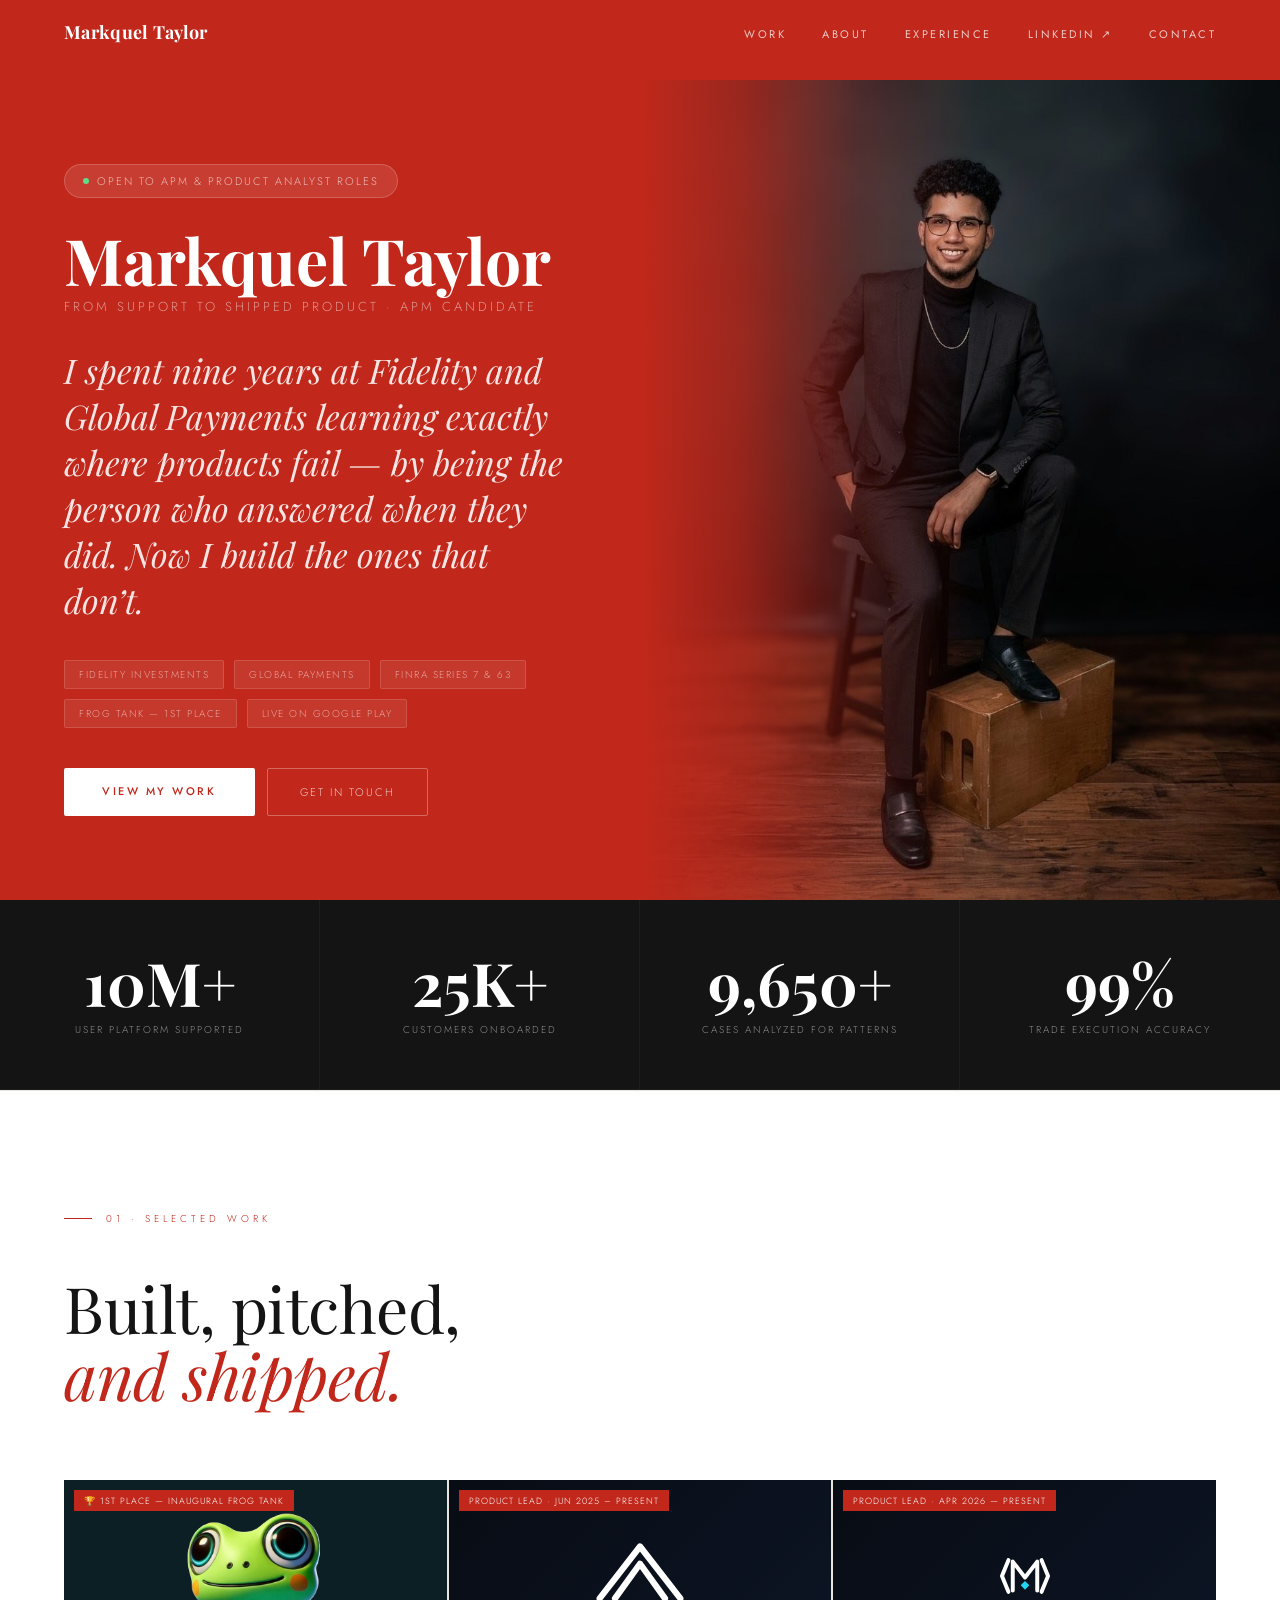
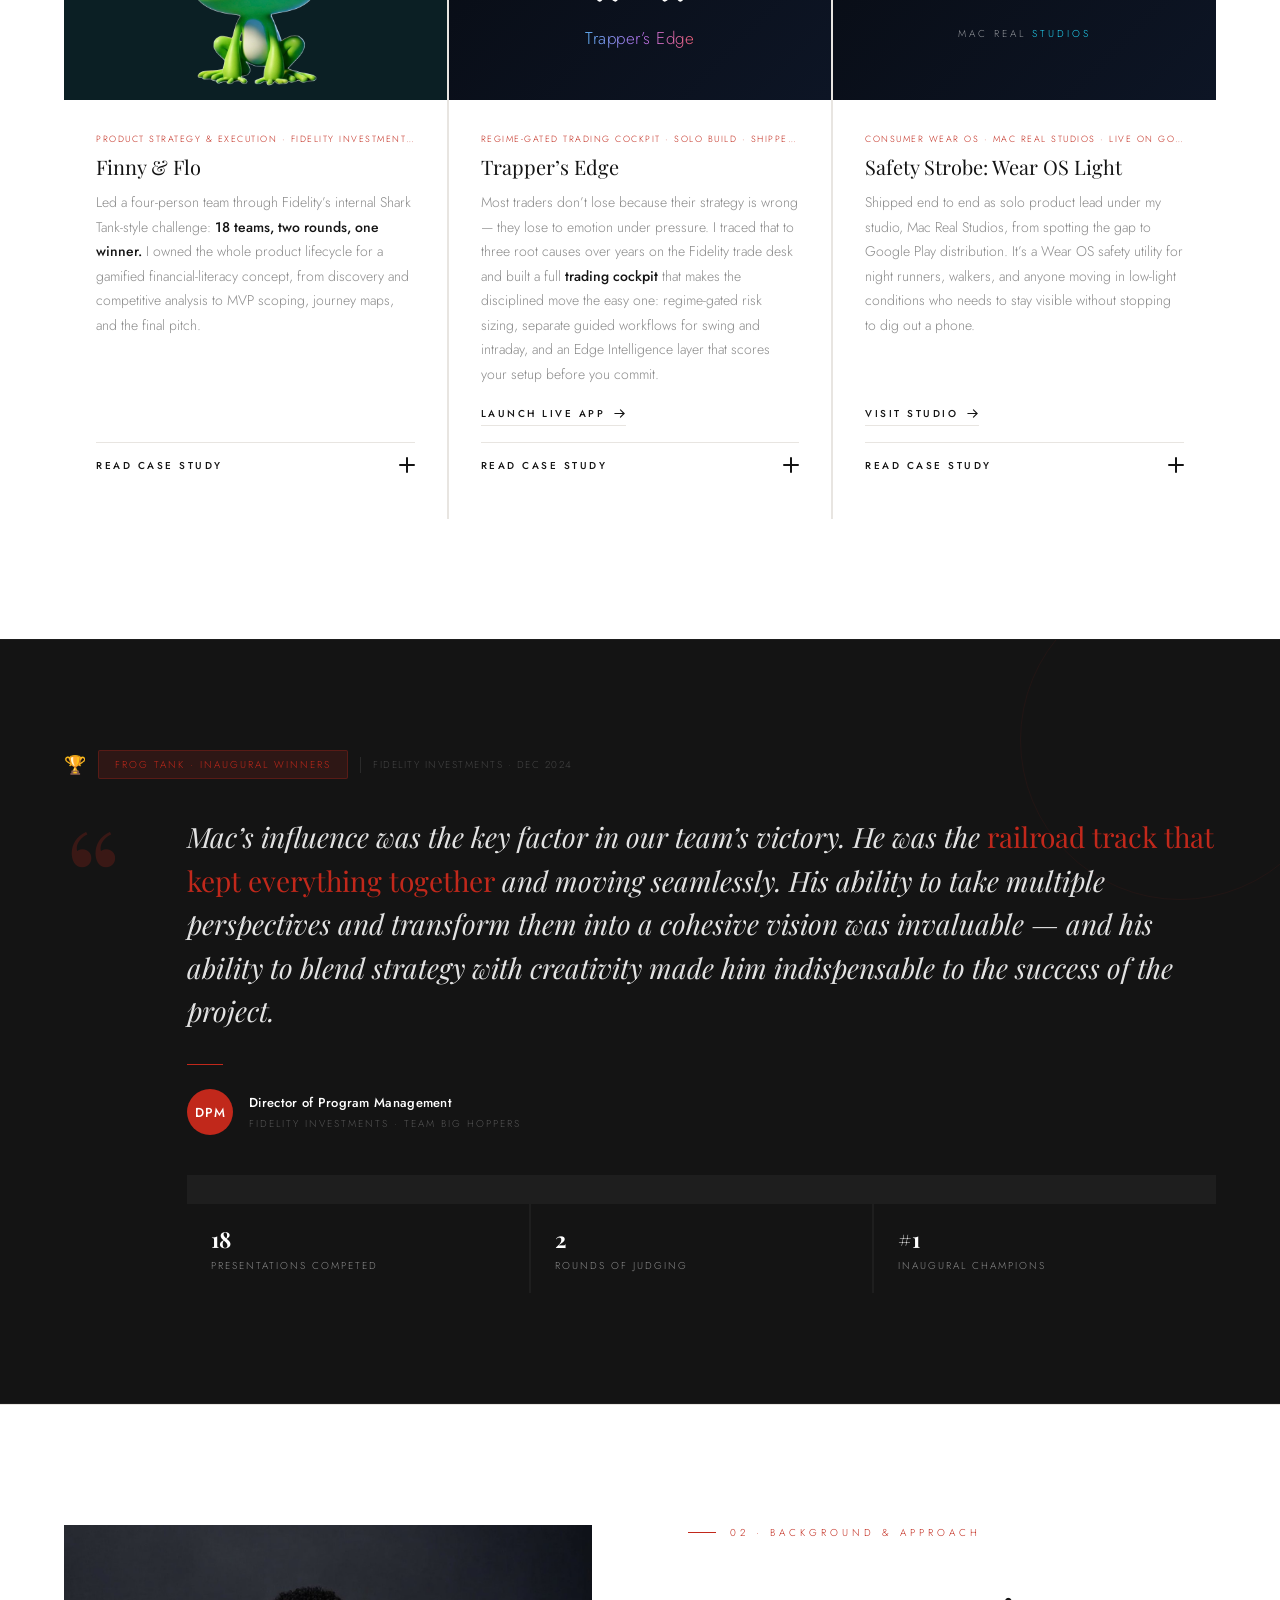
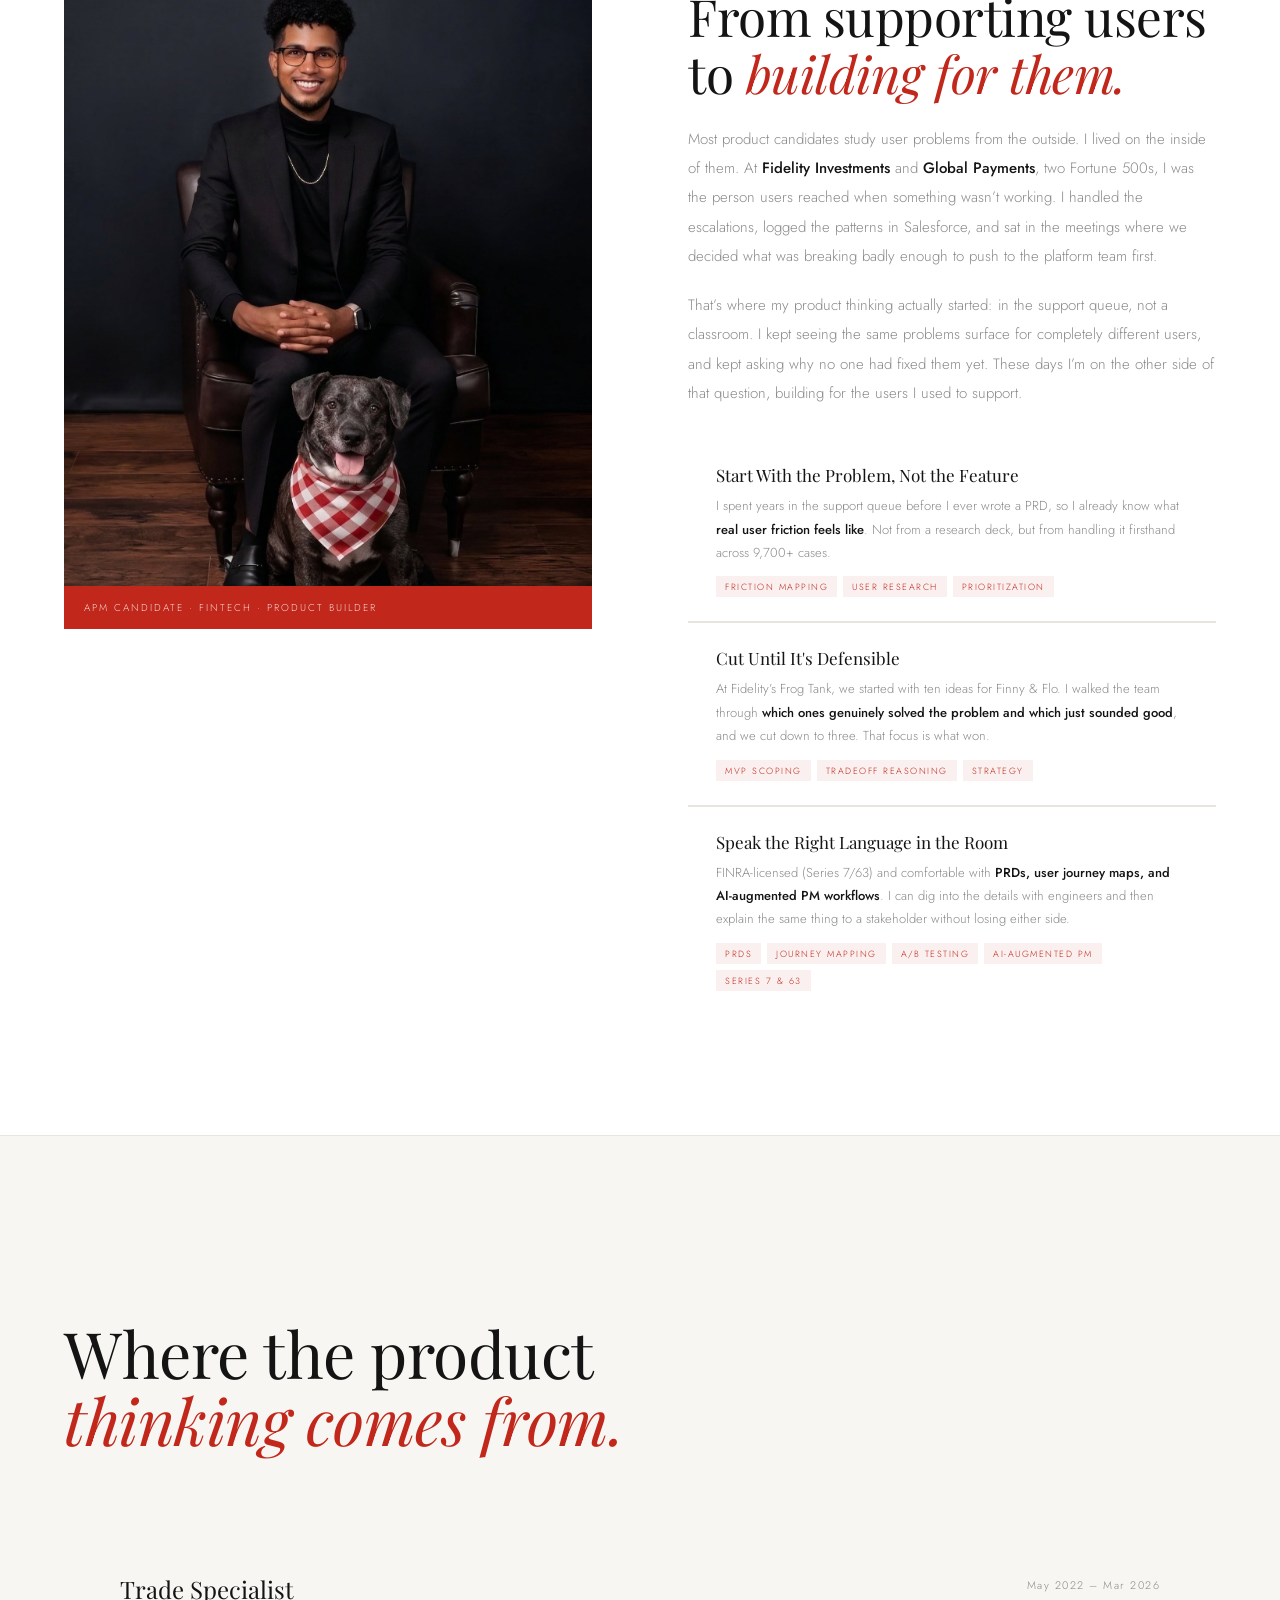
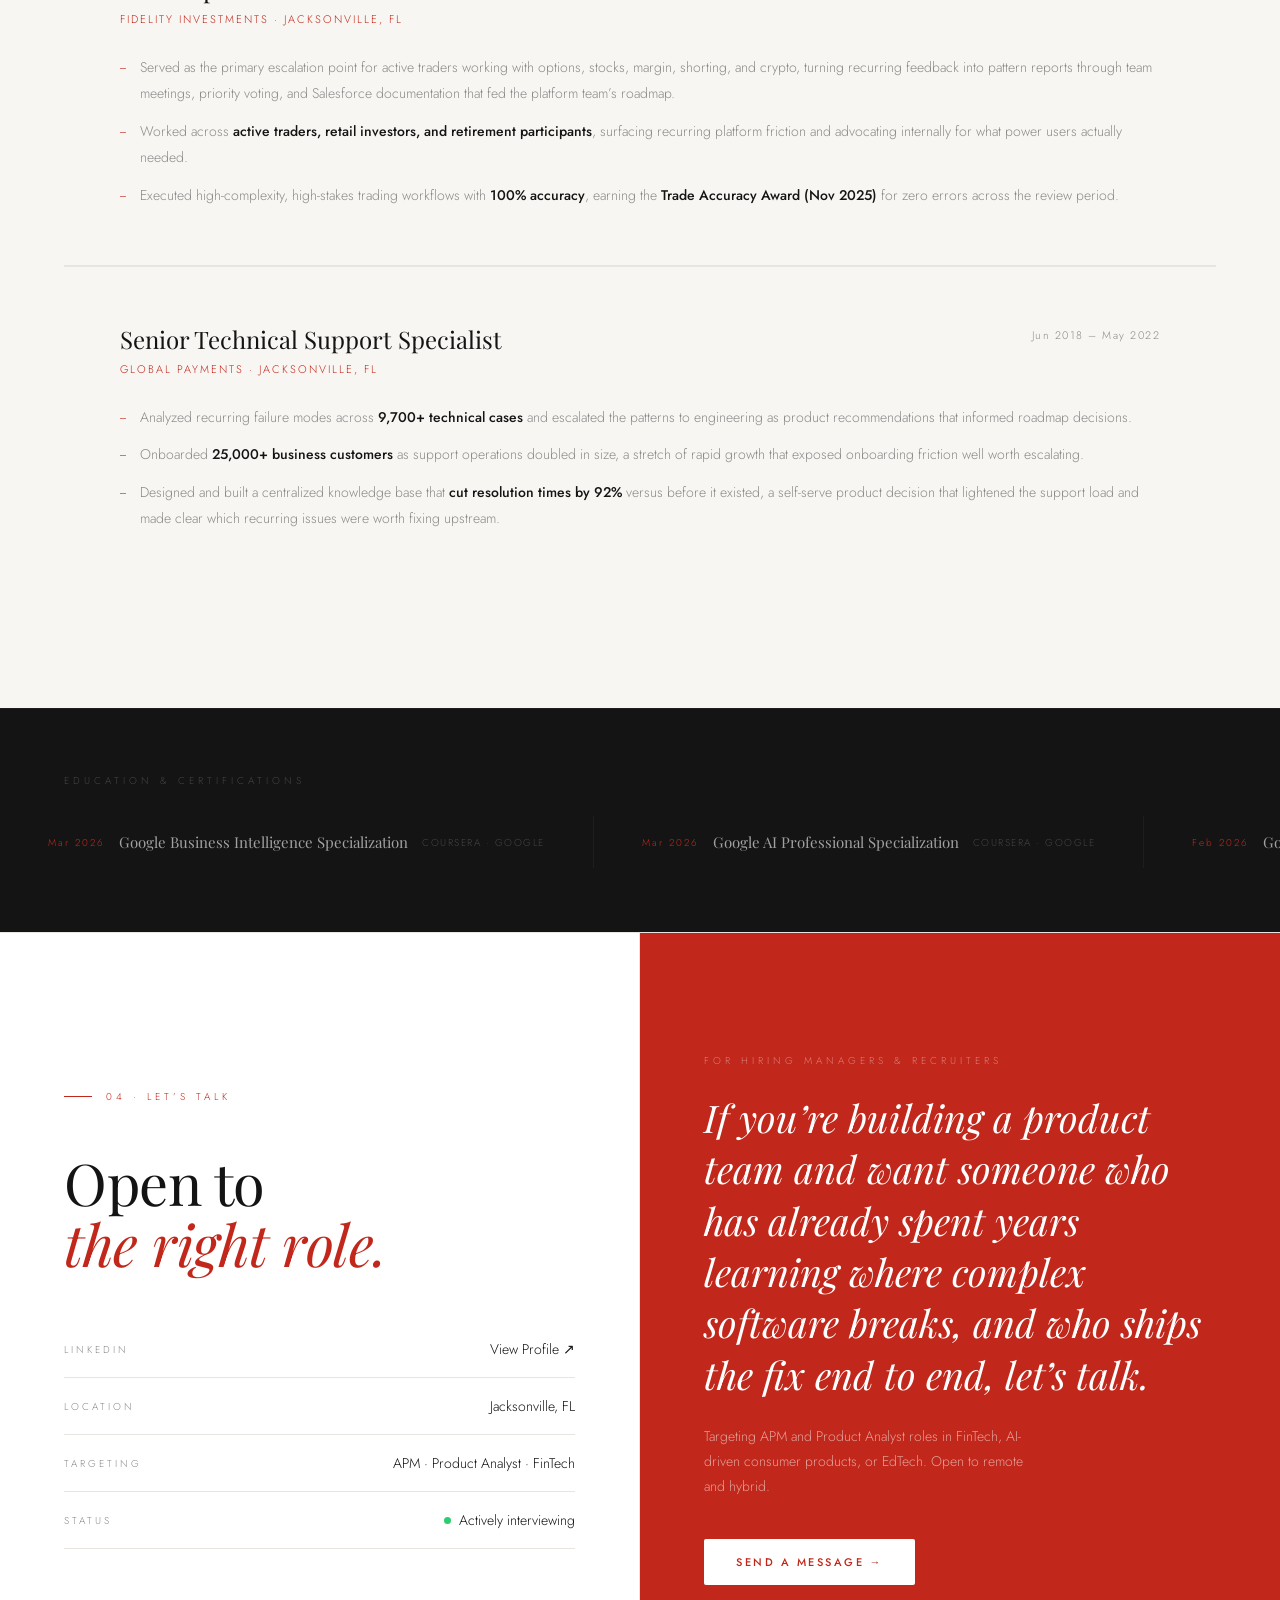
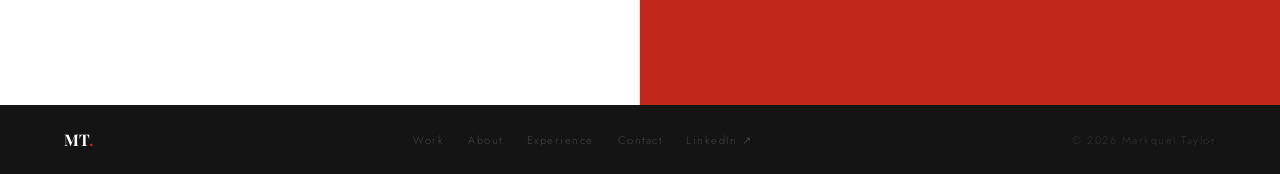
==== commit a2883b88: "fix: update Trapper's Edge project link to correct URL" ====
--- a/index.html
+++ b/index.html
@@ -8,8 +8,8 @@
 <meta property="og:title" content="Markquel Taylor — From support to shipped product · APM Candidate">
 <meta property="og:description" content="Nine years at Fidelity and Global Payments learning where products fail. Now I build the ones that don't. FINRA Series 7 & 63 · Frog Tank 1st Place.">
 <meta property="og:type" content="website">
-<meta property="og:url" content="https://TheLegendMac.github.io/Portfolio">
-<meta property="og:image" content="https://TheLegendMac.github.io/Portfolio/profile.png">
+<meta property="og:url" content="https://markqueltaylor.com">
+<meta property="og:image" content="https://markqueltaylor.com/assets/images/profile.png">
 <title>Markquel Taylor — APM Candidate</title>
 <link rel="icon" href="data:image/svg+xml,<svg xmlns='http://www.w3.org/2000/svg' viewBox='0 0 100 100'><rect width='100' height='100' rx='16' fill='%23c1281b'/><text y='.9em' font-size='58' font-family='Georgia,serif' font-weight='bold' fill='white' x='50%' text-anchor='middle' dominant-baseline='middle' dy='.05em'>MT</text></svg>">
 <link rel="preconnect" href="https://fonts.googleapis.com">
@@ -344,7 +344,7 @@
     </div>
   </div>
   <div class="hero-right">
-    <img src="profile.png" alt="Markquel Taylor" class="hero-photo" loading="eager">
+    <img src="assets/images/profile.png" alt="Markquel Taylor" class="hero-photo" loading="eager">
     <div class="hero-photo-overlay"></div>
   </div>
 </section>
@@ -367,7 +367,7 @@
     <div class="proj-card reveal">
       <div class="proj-img proj-finny" style="padding:0;overflow:hidden;position:relative;">
         <div style="background-color:#0b1f24;width:100%;height:100%;display:flex;align-items:center;justify-content:center;position:absolute;inset:0;">
-          <img src="finny-flo.png" alt="Finny &amp; Flo" style="width:100%;height:100%;object-fit:contain;object-position:center;display:block;">
+          <img src="assets/images/finny-flo.png" alt="Finny &amp; Flo" style="width:100%;height:100%;object-fit:contain;object-position:center;display:block;">
         </div>
         <div class="proj-badge">&#x1F3C6; 1st Place &mdash; Inaugural Frog Tank</div>
       </div>
@@ -418,7 +418,7 @@
         <div class="proj-sub">Regime-Gated Trading Cockpit &middot; Solo Build &middot; Shipped PWA</div>
         <div class="proj-title">Trapper&#x2019;s Edge</div>
         <p class="proj-desc">Most traders don&#x2019;t lose because their strategy is wrong &mdash; they lose to emotion under pressure. I traced that to three root causes over years on the Fidelity trade desk and built a full <strong>trading cockpit</strong> that makes the disciplined move the easy one: regime-gated risk sizing, separate guided workflows for swing and intraday, and an Edge Intelligence layer that scores your setup before you commit.</p>
-        <a href="https://thelegendmac.github.io/Alpha-Edge-Trading/" target="_blank" rel="noopener noreferrer" class="proj-link">Launch Live App <svg width="13" height="13" viewBox="0 0 14 14" fill="none"><path d="M2 7h10M8 3l4 4-4 4" stroke="currentColor" stroke-width="1.2" stroke-linecap="round"/></svg></a>
+        <a href="https://thelegendmac.github.io/Trappers-Edge/" target="_blank" rel="noopener noreferrer" class="proj-link">Launch Live App <svg width="13" height="13" viewBox="0 0 14 14" fill="none"><path d="M2 7h10M8 3l4 4-4 4" stroke="currentColor" stroke-width="1.2" stroke-linecap="round"/></svg></a>
         <div class="proj-accordion">
           <button class="proj-accordion-toggle" aria-expanded="false">
             Read Case Study
@@ -535,7 +535,7 @@
   <div class="about-grid">
     <div class="about-photo reveal">
       <div class="about-photo-inner">
-        <img src="about.jpg" alt="Markquel Taylor" loading="lazy" style="object-position:center 10%;">
+        <img src="assets/images/about.jpg" alt="Markquel Taylor" loading="lazy" style="object-position:center 10%;">
         <div class="about-photo-label">APM Candidate &middot; FinTech &middot; Product Builder</div>
       </div>
       <div class="about-photo-frame"></div>
@@ -725,4 +725,4 @@
 });
 </script>
 </body>
-</html>+</html>
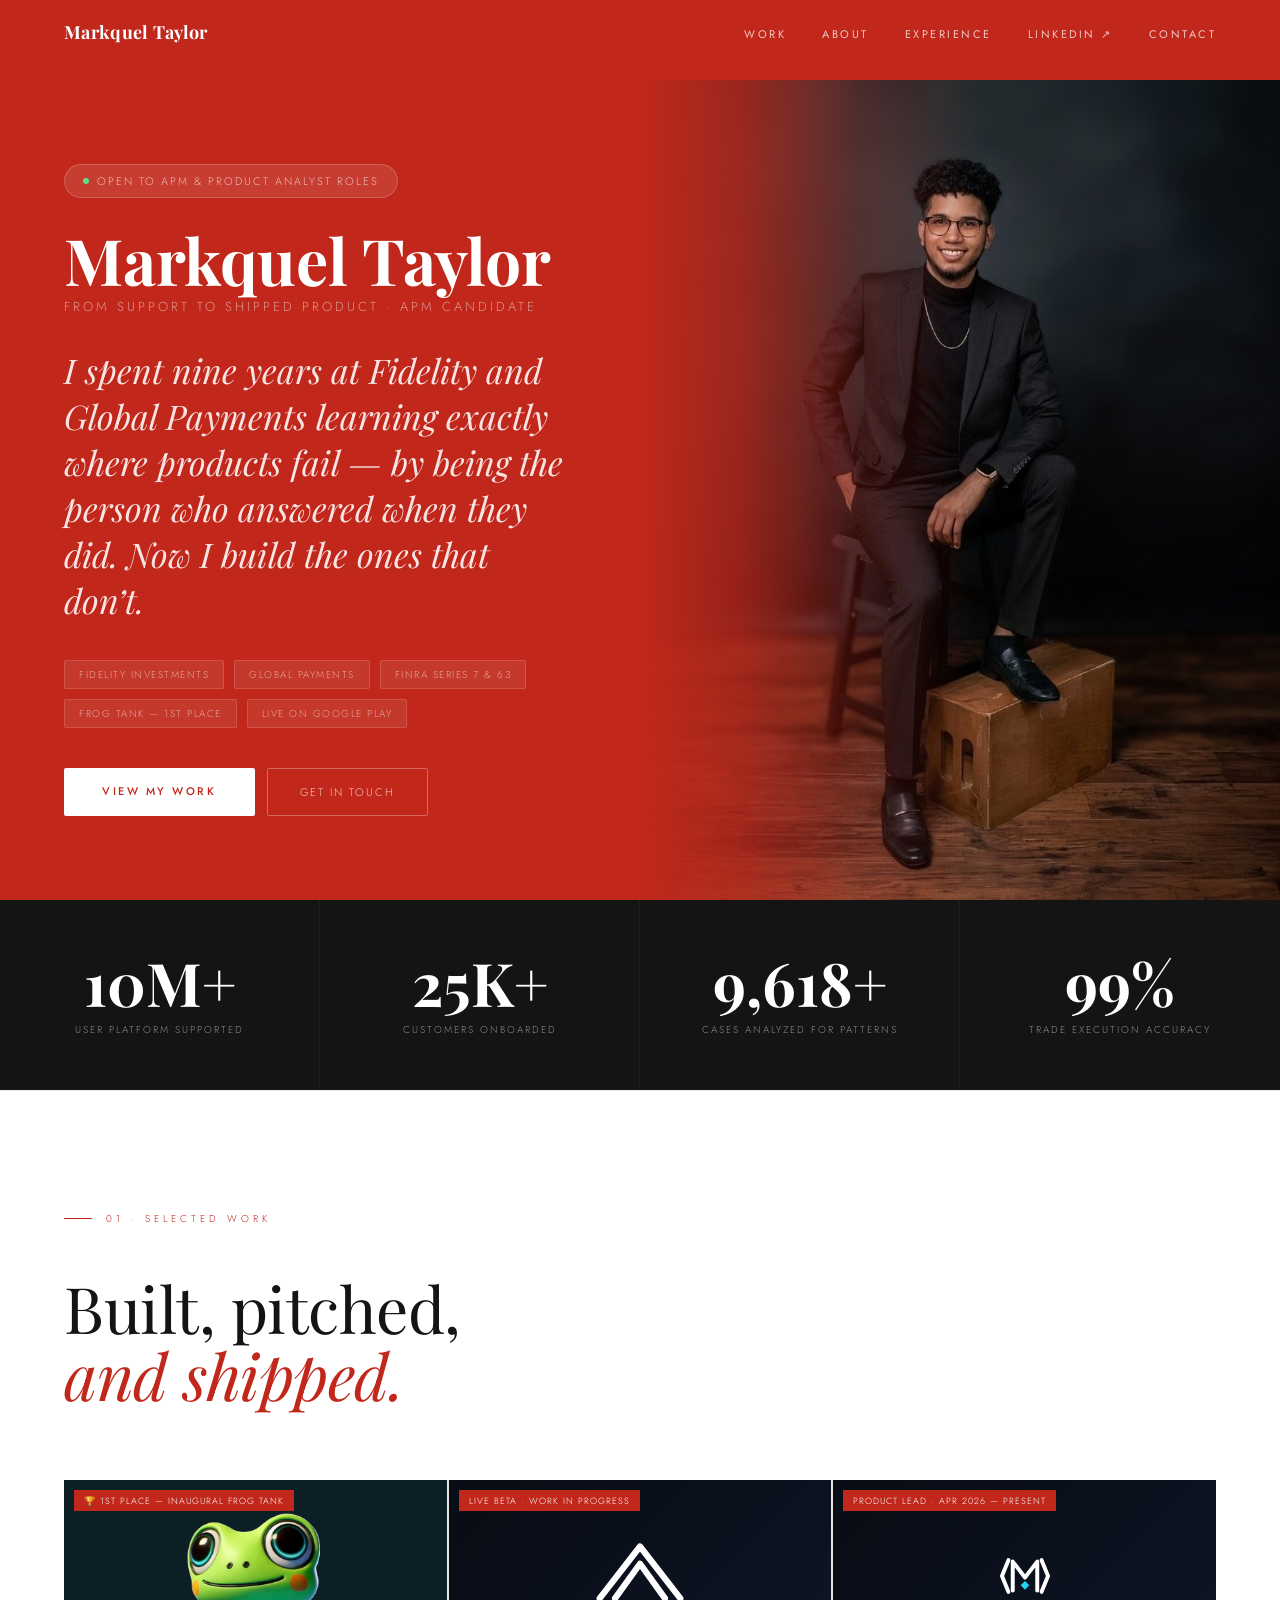
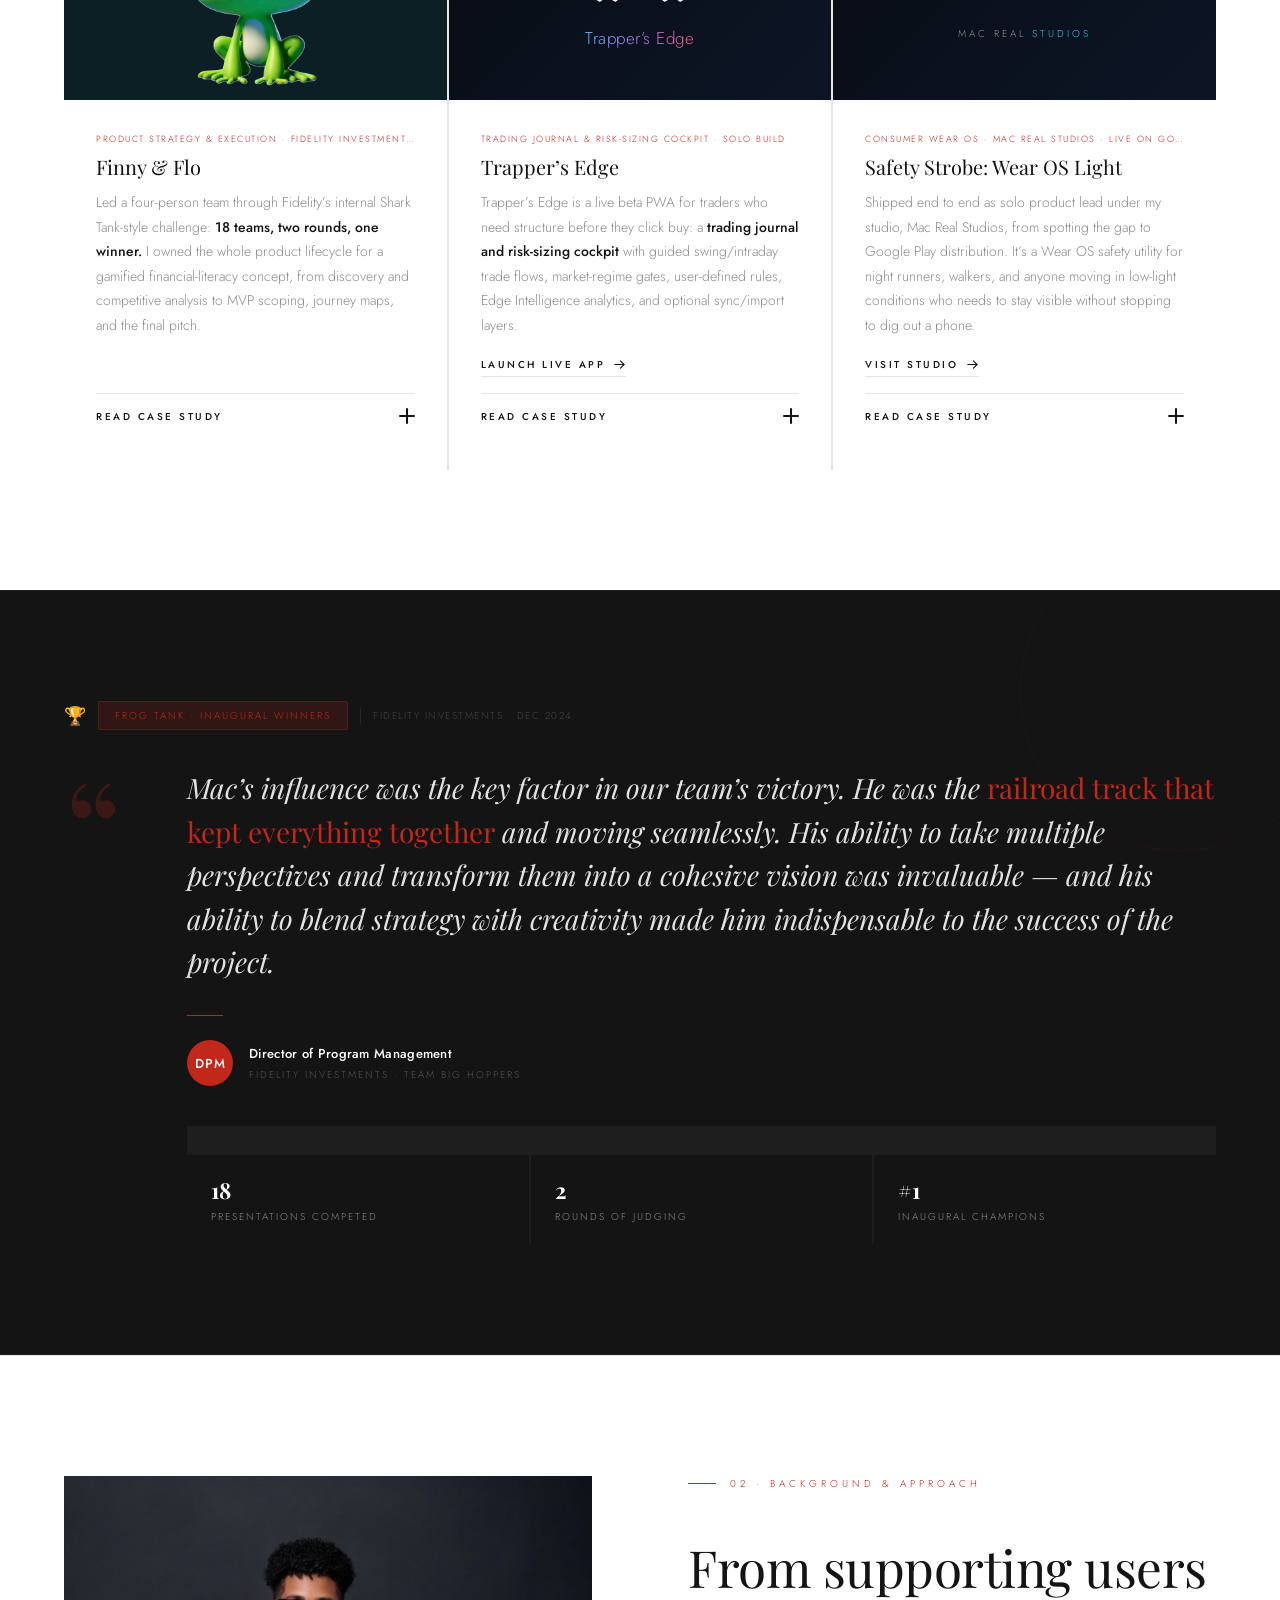
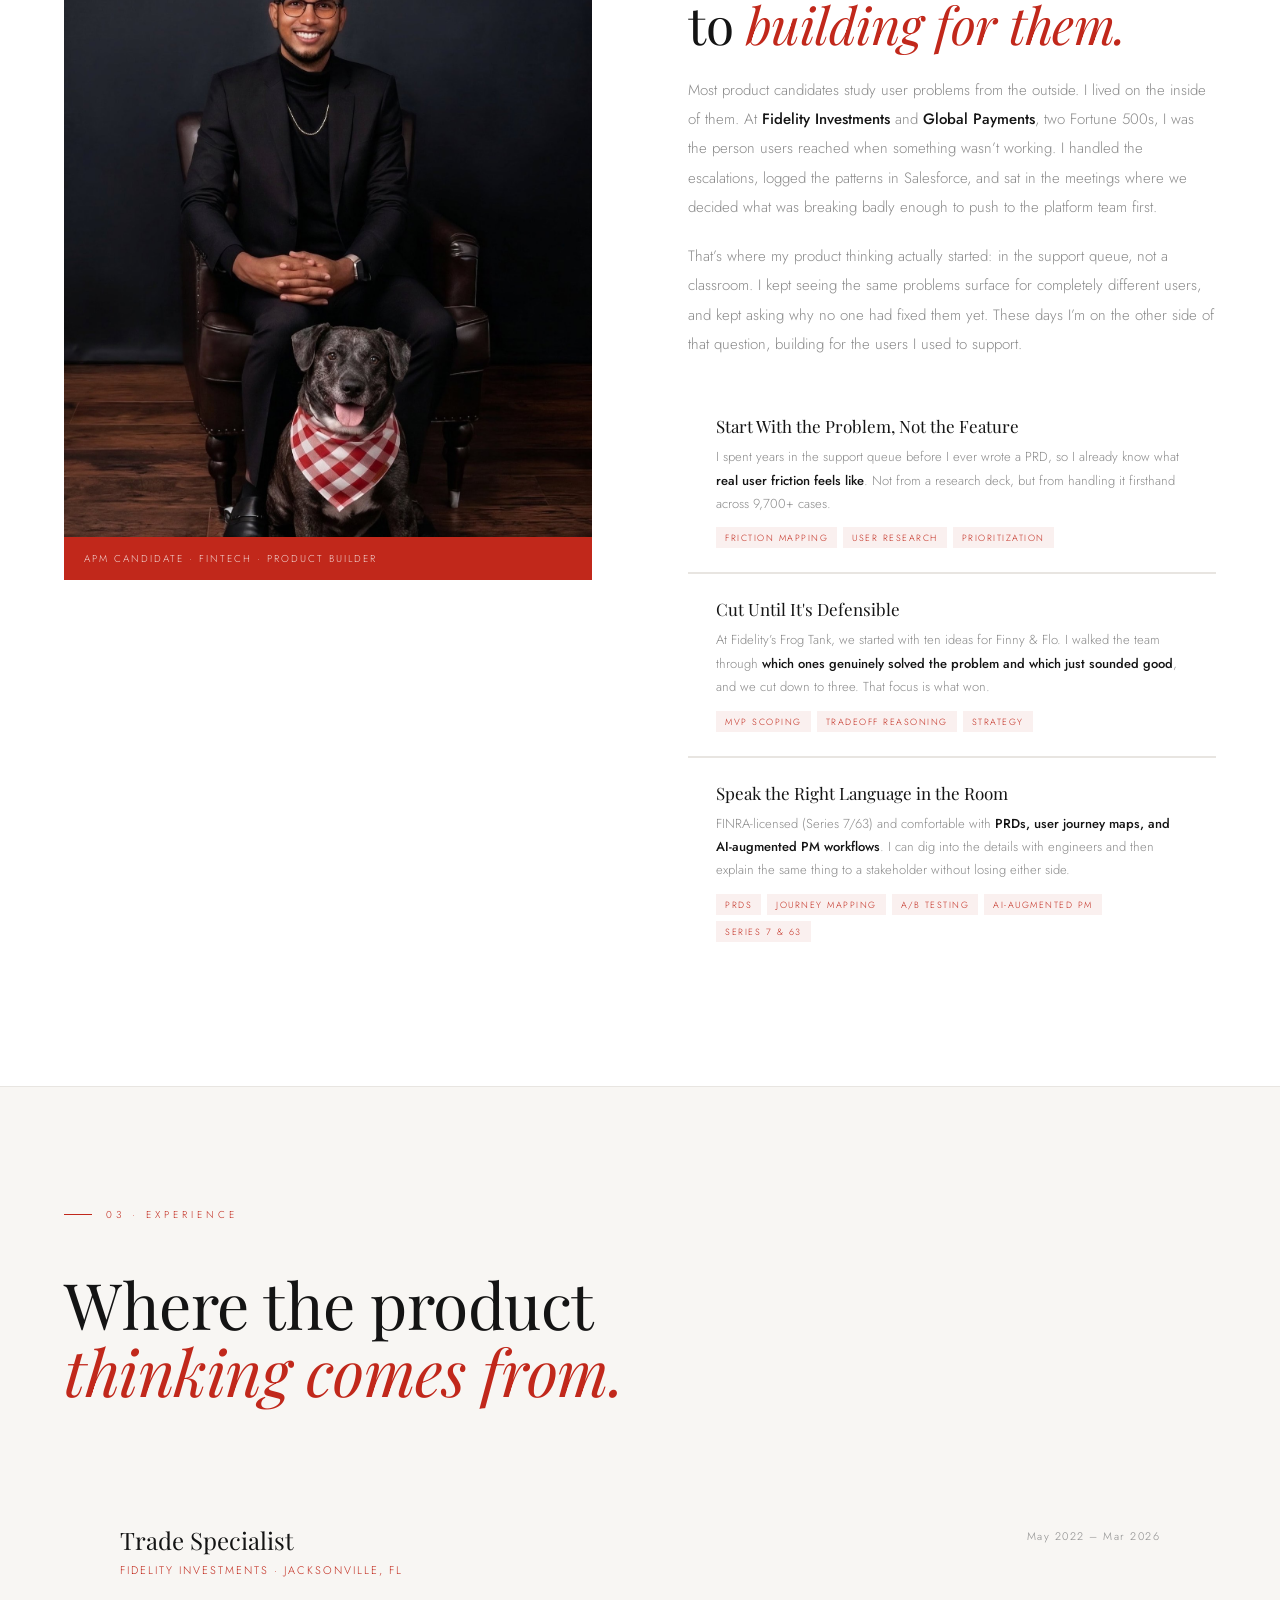
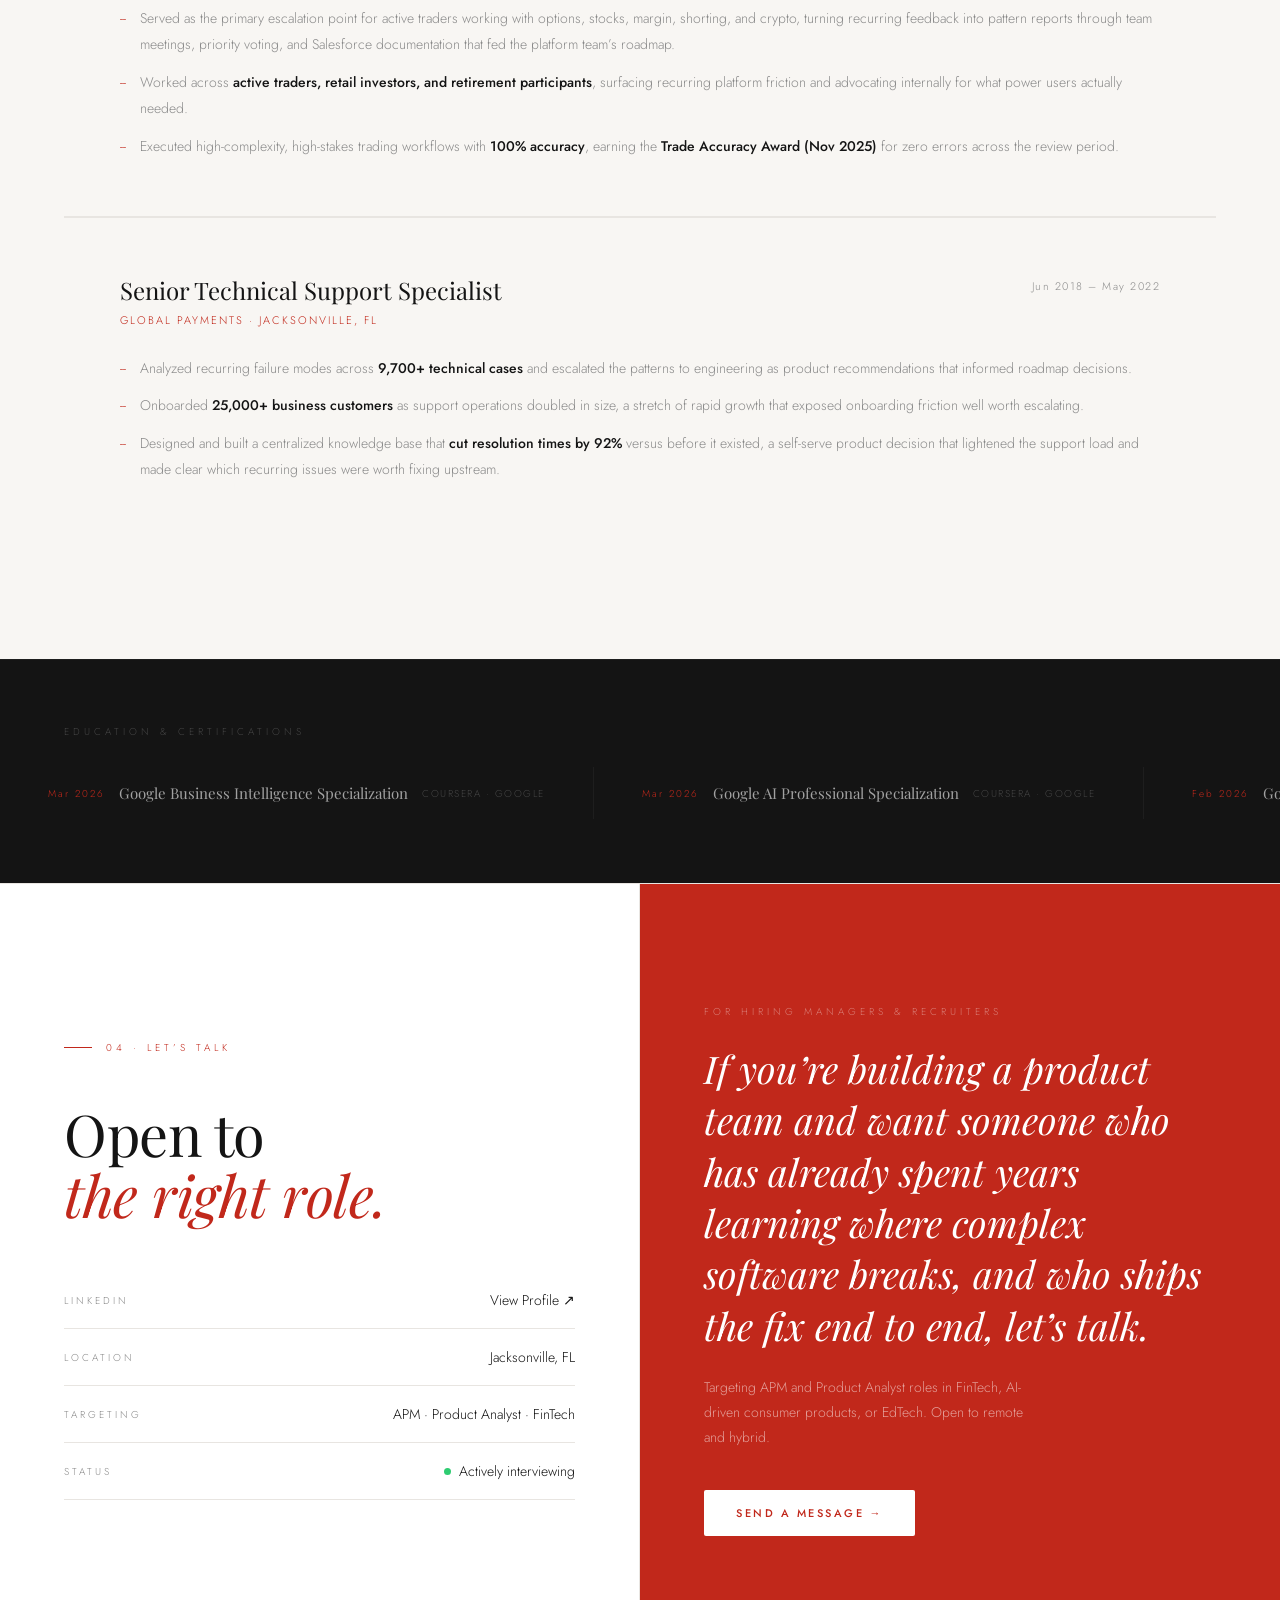
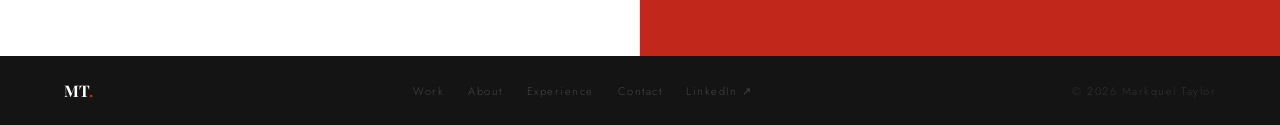
==== commit 94a54aaa: "feat: update Trapper's Edge project details and enhance feature list" ====
--- a/index.html
+++ b/index.html
@@ -106,7 +106,7 @@
 .proj-accordion-icon::after{width:2px;height:16px;top:0;left:7px}
 .proj-accordion-toggle.open .proj-accordion-icon::after{transform:rotate(90deg);opacity:0}
 .proj-accordion-body{max-height:0;overflow:hidden;transition:max-height .45s ease}
-.proj-accordion-body.open{max-height:1200px}
+.proj-accordion-body.open{max-height:2200px}
 .proj-accordion-inner{padding:20px 0 8px}
 .acc-section{margin-bottom:24px}
 .acc-section:last-child{margin-bottom:0}
@@ -114,8 +114,14 @@
 .acc-label::before{content:'';width:16px;height:1px;background:var(--red);display:block}
 .acc-text{font-size:14px;line-height:1.85;color:var(--gray)}
 .acc-text strong{color:var(--ink);font-weight:500}
+.acc-feature-list{list-style:none;display:grid;gap:10px;margin-top:4px}
+.acc-feature-list li{font-size:14px;line-height:1.75;color:var(--gray);padding-left:20px;position:relative}
+.acc-feature-list li::before{content:'';position:absolute;left:0;top:.75em;width:7px;height:7px;border-radius:50%;background:var(--red)}
+.acc-feature-list strong{color:var(--ink);font-weight:500}
 .acc-outcome{background:var(--cream);border-left:3px solid var(--red);padding:16px 20px;font-size:14px;line-height:1.8;color:var(--ink);margin-top:10px}
+.proj-links{display:flex;align-items:center;gap:14px;flex-wrap:wrap;margin-bottom:16px}
 .proj-link{display:inline-flex;align-items:center;gap:8px;font-size:10px;letter-spacing:2.5px;text-transform:uppercase;color:var(--ink);text-decoration:none;font-weight:500;padding-bottom:4px;border-bottom:1px solid var(--line);width:fit-content;transition:color .2s,border-color .2s;margin-bottom:16px}
+.proj-links .proj-link{margin-bottom:0}
 .proj-link:hover{color:var(--red);border-color:var(--red)}
 .proj-link svg{transition:transform .2s}
 .proj-link:hover svg{transform:translateX(3px)}
@@ -404,7 +410,7 @@
       </div>
     </div>
 
-    <!-- TRADING ALPHA -->
+    <!-- TRAPPER'S EDGE -->
     <div class="proj-card reveal d1">
       <div class="proj-img proj-trading" style="background:linear-gradient(135deg,#080c14,#0d1525);display:flex;flex-direction:column;align-items:center;justify-content:center;gap:16px;position:relative;">
         <svg viewBox="0 0 100 82" width="96" height="79" xmlns="http://www.w3.org/2000/svg" aria-label="Trapper's Edge logo">
@@ -412,13 +418,15 @@
           <polyline points="24,70 50,34 76,70" fill="none" stroke="#FFFFFF" stroke-width="6.5" stroke-linecap="round" stroke-linejoin="round"/>
         </svg>
         <div style="font-size:17px;font-weight:300;letter-spacing:0.5px;font-family:'Jost',sans-serif;background:linear-gradient(90deg,#64B8FF 0%,#B06FE8 50%,#F0607A 100%);-webkit-background-clip:text;-webkit-text-fill-color:transparent;background-clip:text;">Trapper&#x2019;s Edge</div>
-        <div class="proj-badge">Product Lead &middot; Jun 2025 &ndash; Present</div>
+        <div class="proj-badge">Live Beta &middot; Work in Progress</div>
       </div>
       <div class="proj-body">
-        <div class="proj-sub">Regime-Gated Trading Cockpit &middot; Solo Build &middot; Shipped PWA</div>
+        <div class="proj-sub">Trading Journal &amp; Risk-Sizing Cockpit &middot; Solo Build</div>
         <div class="proj-title">Trapper&#x2019;s Edge</div>
-        <p class="proj-desc">Most traders don&#x2019;t lose because their strategy is wrong &mdash; they lose to emotion under pressure. I traced that to three root causes over years on the Fidelity trade desk and built a full <strong>trading cockpit</strong> that makes the disciplined move the easy one: regime-gated risk sizing, separate guided workflows for swing and intraday, and an Edge Intelligence layer that scores your setup before you commit.</p>
-        <a href="https://thelegendmac.github.io/Trappers-Edge/" target="_blank" rel="noopener noreferrer" class="proj-link">Launch Live App <svg width="13" height="13" viewBox="0 0 14 14" fill="none"><path d="M2 7h10M8 3l4 4-4 4" stroke="currentColor" stroke-width="1.2" stroke-linecap="round"/></svg></a>
+        <p class="proj-desc">Trapper&#x2019;s Edge is a live beta PWA for traders who need structure before they click buy: a <strong>trading journal and risk-sizing cockpit</strong> with guided swing/intraday trade flows, market-regime gates, user-defined rules, Edge Intelligence analytics, and optional sync/import layers.</p>
+        <div class="proj-links">
+          <a href="https://thelegendmac.github.io/Trappers-Edge/" target="_blank" rel="noopener noreferrer" class="proj-link">Launch Live App <svg width="13" height="13" viewBox="0 0 14 14" fill="none"><path d="M2 7h10M8 3l4 4-4 4" stroke="currentColor" stroke-width="1.2" stroke-linecap="round"/></svg></a>
+        </div>
         <div class="proj-accordion">
           <button class="proj-accordion-toggle" aria-expanded="false">
             Read Case Study
@@ -432,19 +440,28 @@
               </div>
               <div class="acc-section">
                 <div class="acc-label">Product Decisions &amp; Scope</div>
-                <p class="acc-text">I scoped Trapper&#x2019;s Edge as a <strong>decision cockpit</strong>, not a journal or a scanner. It had one job: make a bad trade structurally harder to take.</p>
-                <p class="acc-text" style="margin-top:12px;">The centerpiece is a <strong>Market Regime system</strong> (Risk-On / Neutral / Risk-Off) that gates position sizing automatically &mdash; full size in trending markets, trimmed in choppy ones, puts-only in downtrends. The regime is wired into every calculation, so it can&#x2019;t be quietly ignored. On top of it sits a <strong>rolling kill-switch</strong>: cross your drawdown floor and new trades lock out, which takes away the option to dig the hole deeper on impulse.</p>
-                <p class="acc-text" style="margin-top:12px;">The trade flow is <strong>mode-specific</strong>. Swing and intraday traders follow separate guided workflows, each with its own setup catalog, entry/stop/target logic, and pre-trade checklist. I considered one unified flow and dropped it &mdash; the inputs for a three-day swing and a thirty-minute opening-range break differ enough that merging them adds noise, not simplicity.</p>
-                <p class="acc-text" style="margin-top:12px;"><strong>Edge Intelligence</strong> is the AI layer: it reads the full context &mdash; regime, setup, direction, confluence &mdash; and scores the trade before you commit. An <strong>AI Setup Builder</strong> lets traders define their own strategy templates, thesis and pre-mortem and all, without leaving the app.</p>
-                <p class="acc-text" style="margin-top:12px;">The <strong>high-density terminal aesthetic</strong> was deliberate. The trader is already under pressure, so a calm, low-distraction interface takes away one more reason to rush.</p>
+                <p class="acc-text">I scoped Trapper&#x2019;s Edge as a <strong>planning, sizing, and journaling tool</strong>, not a scanner and not investment advice. It had one job: make the trader commit to the plan, the rules, and the risk math before the trade becomes real.</p>
+                <p class="acc-text" style="margin-top:12px;">The centerpiece is a <strong>Market Regime engine</strong> with Aggressive / Cautious / Defensive context. It gates direction and adjusts position size, and can optionally suggest a regime from SPY data with the user&#x2019;s own Alpha Vantage key. The app still makes the trader apply the change deliberately.</p>
+                <p class="acc-text" style="margin-top:12px;">The trade flow is <strong>mode-specific</strong>. Swing and intraday traders follow separate guided workflows with risk rails, gates, position math, setup context, and review steps. Swing trades can generate a copy-ready OCO ticket, while all entries still have to be verified and placed manually in the broker.</p>
+              </div>
+              <div class="acc-section">
+                <div class="acc-label">Top Features</div>
+                <ul class="acc-feature-list">
+                  <li><strong>Trade journal:</strong> log swing and intraday trades, grade them, edit them, and review trade history.</li>
+                  <li><strong>Guided trade flow:</strong> step-by-step sizing for swing and intraday setups with risk rails, gates, and position math.</li>
+                  <li><strong>Plan tab:</strong> account rules, stops, max positions, kill-switch settings, and a quality checklist the trader writes and controls.</li>
+                  <li><strong>Edge Intelligence:</strong> closed-trade analytics, setup scorecards, bucketed performance, rolling stats, and report/import support.</li>
+                  <li><strong>AI insights:</strong> optional Gemini-powered insights and setup builder using the trader&#x2019;s own API key stored locally.</li>
+                  <li><strong>Data layer:</strong> CSV import/export, optional Supabase cloud sync, optional SnapTrade brokerage import, and offline-safe PWA behavior.</li>
+                </ul>
               </div>
               <div class="acc-section">
                 <div class="acc-label">Technical Execution</div>
-                <p class="acc-text">I shipped this end to end on my own &mdash; problem definition, wireframes, build, deployment. It&#x2019;s a <strong>PWA in React 19 and TypeScript</strong>, installable on mobile from day one, with a custom risk engine that handles regime-adjusted sizing, R-multiple targets, and the kill-switch in-house. <strong>Supabase</strong> keeps state in sync across devices, and a <strong>SnapTrade</strong> integration pulls live broker fills straight into the app for review and promotion to the trade log. Hosted on GitHub Pages.</p>
-              </div>
-              <div class="acc-section">
-                <div class="acc-label">Outcome</div>
-                <div class="acc-outcome"><strong>A live, fully functional PWA &mdash; shipped solo, end to end, and actively iterated.</strong> Regime gating and the kill-switch make overtrading structurally harder, not just discouraged. The dual-mode workflows guide decisions without slowing them down, and the Edge Intelligence layer weighs setup quality before you commit. Broker sync via SnapTrade closes the loop between execution and review. Right now I&#x2019;m tightening the AI&#x2019;s accuracy and building out the stats layer to surface edge by setup type over time.</div>
+                <p class="acc-text">I shipped the beta end to end on my own &mdash; problem definition, UX, build, testing, and deployment. The current stack is <strong>vanilla JavaScript with native ES modules, bundled by Vite</strong>, with Vitest/jsdom tests, GitHub Pages deployment, localStorage as the offline-safe source of truth, optional Supabase cloud sync, and Cloudflare Workers for optional SnapTrade brokerage import.</p>
+              </div>
+              <div class="acc-section">
+                <div class="acc-label">Current Status</div>
+                <div class="acc-outcome"><strong>Live beta, actively in progress.</strong> The installable PWA is usable now for journaling, risk sizing, planning rules, guided trade flow, and early Edge Intelligence analytics. I&#x2019;m still iterating the beta experience, especially advanced analytics, AI review quality, import/sync workflows, reporting, and Pro brokerage features.</div>
               </div>
             </div>
           </div>
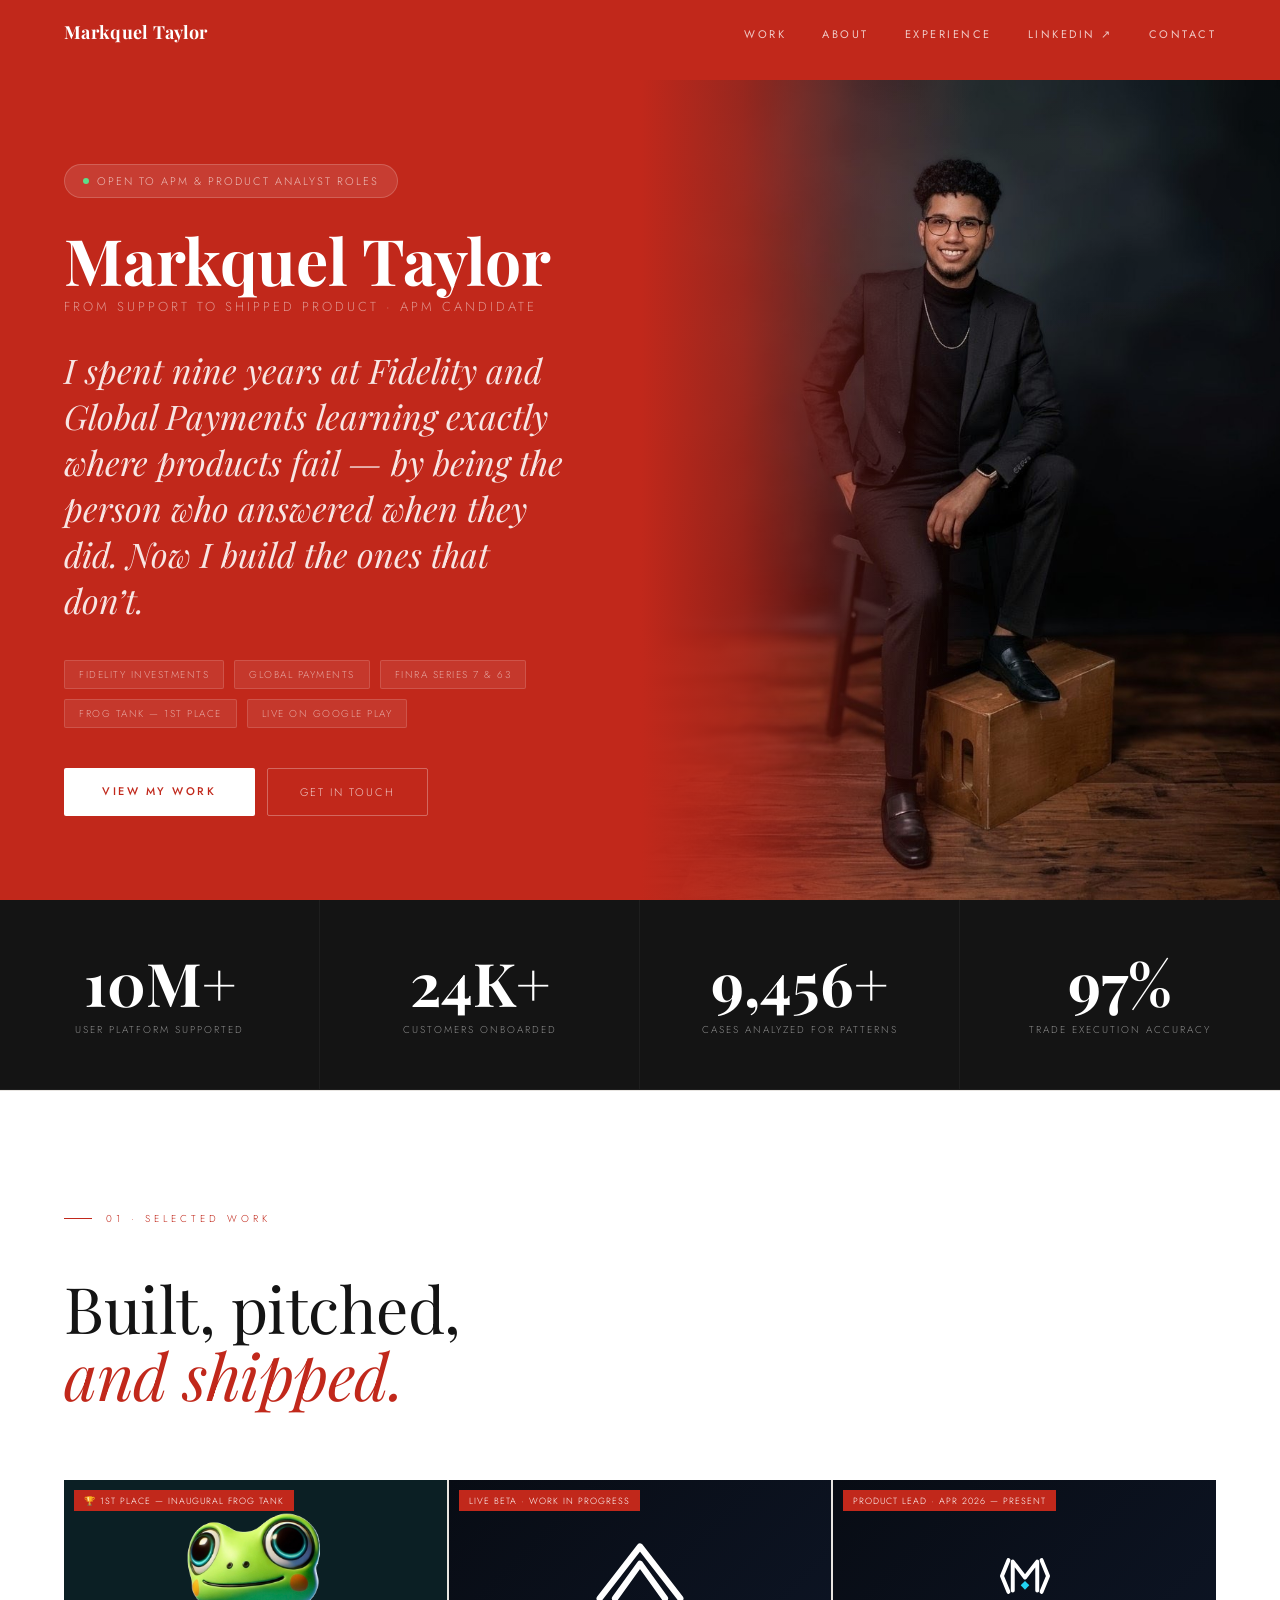
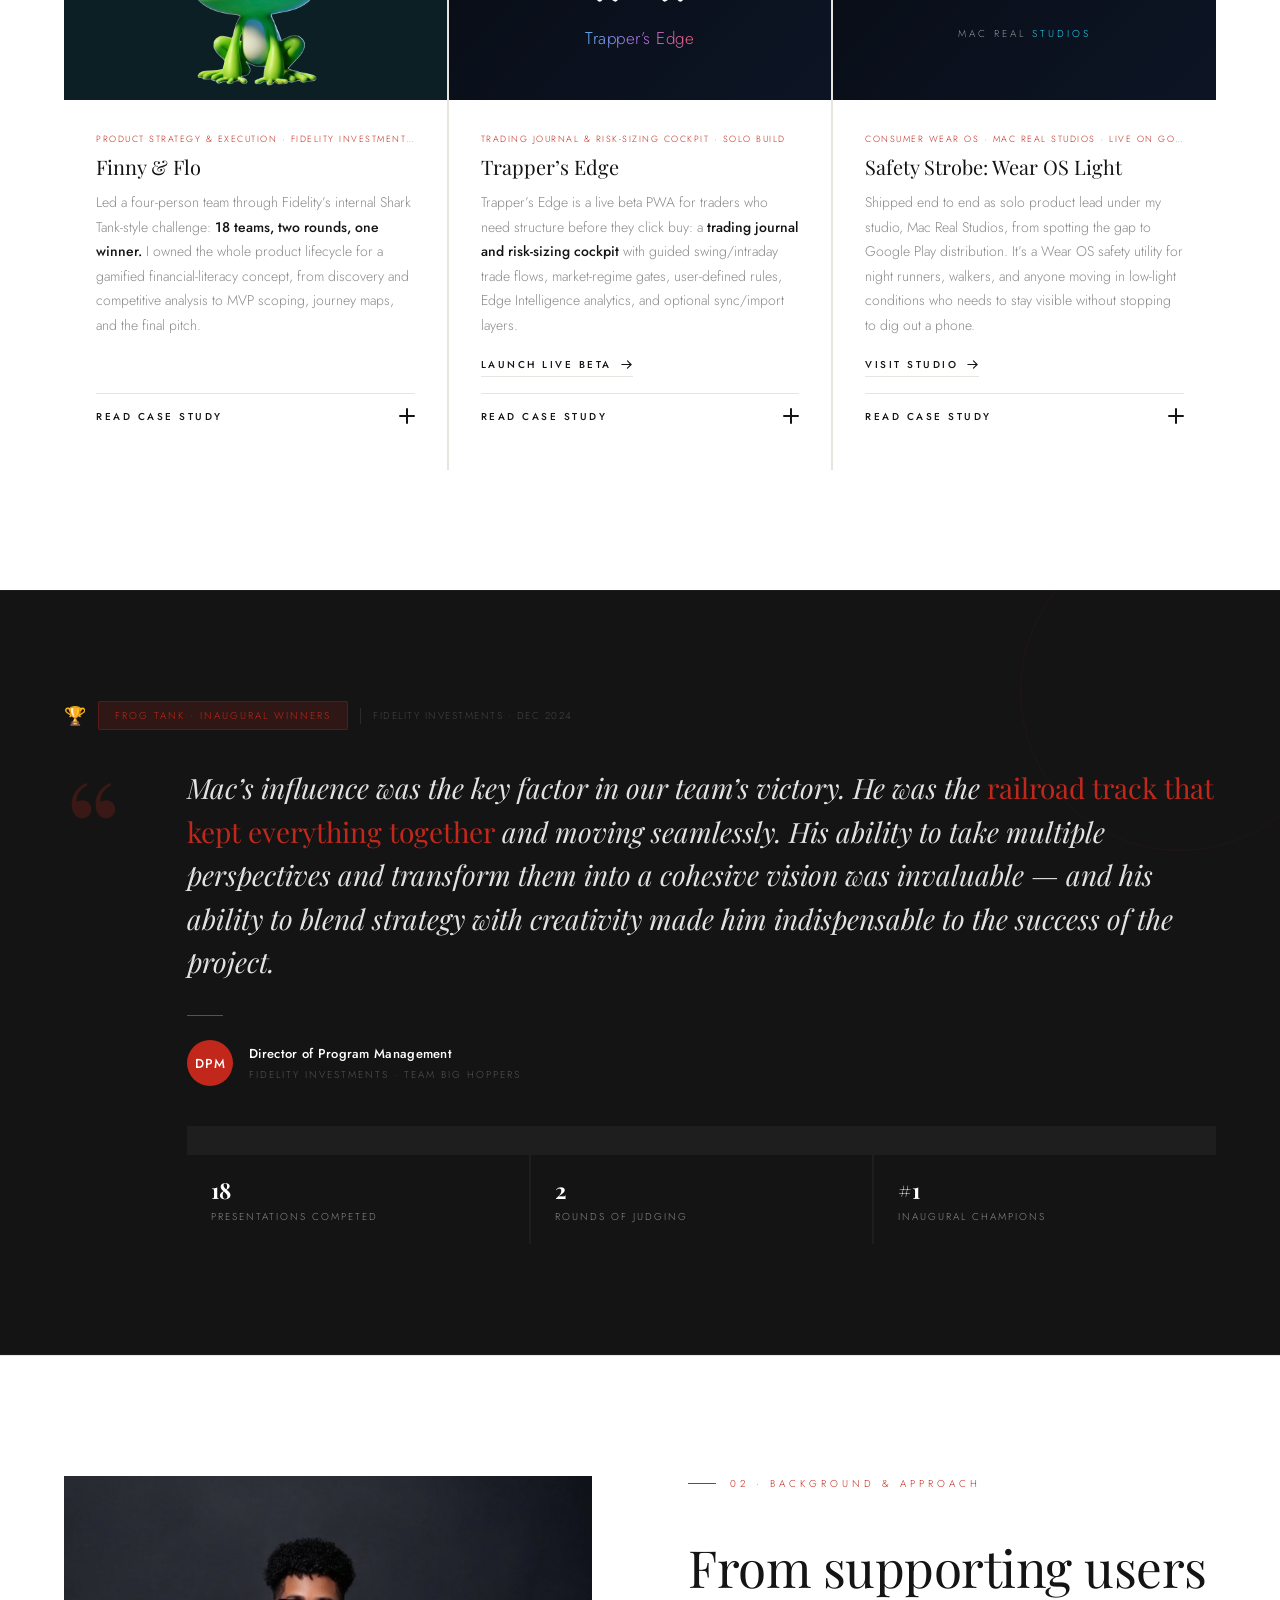
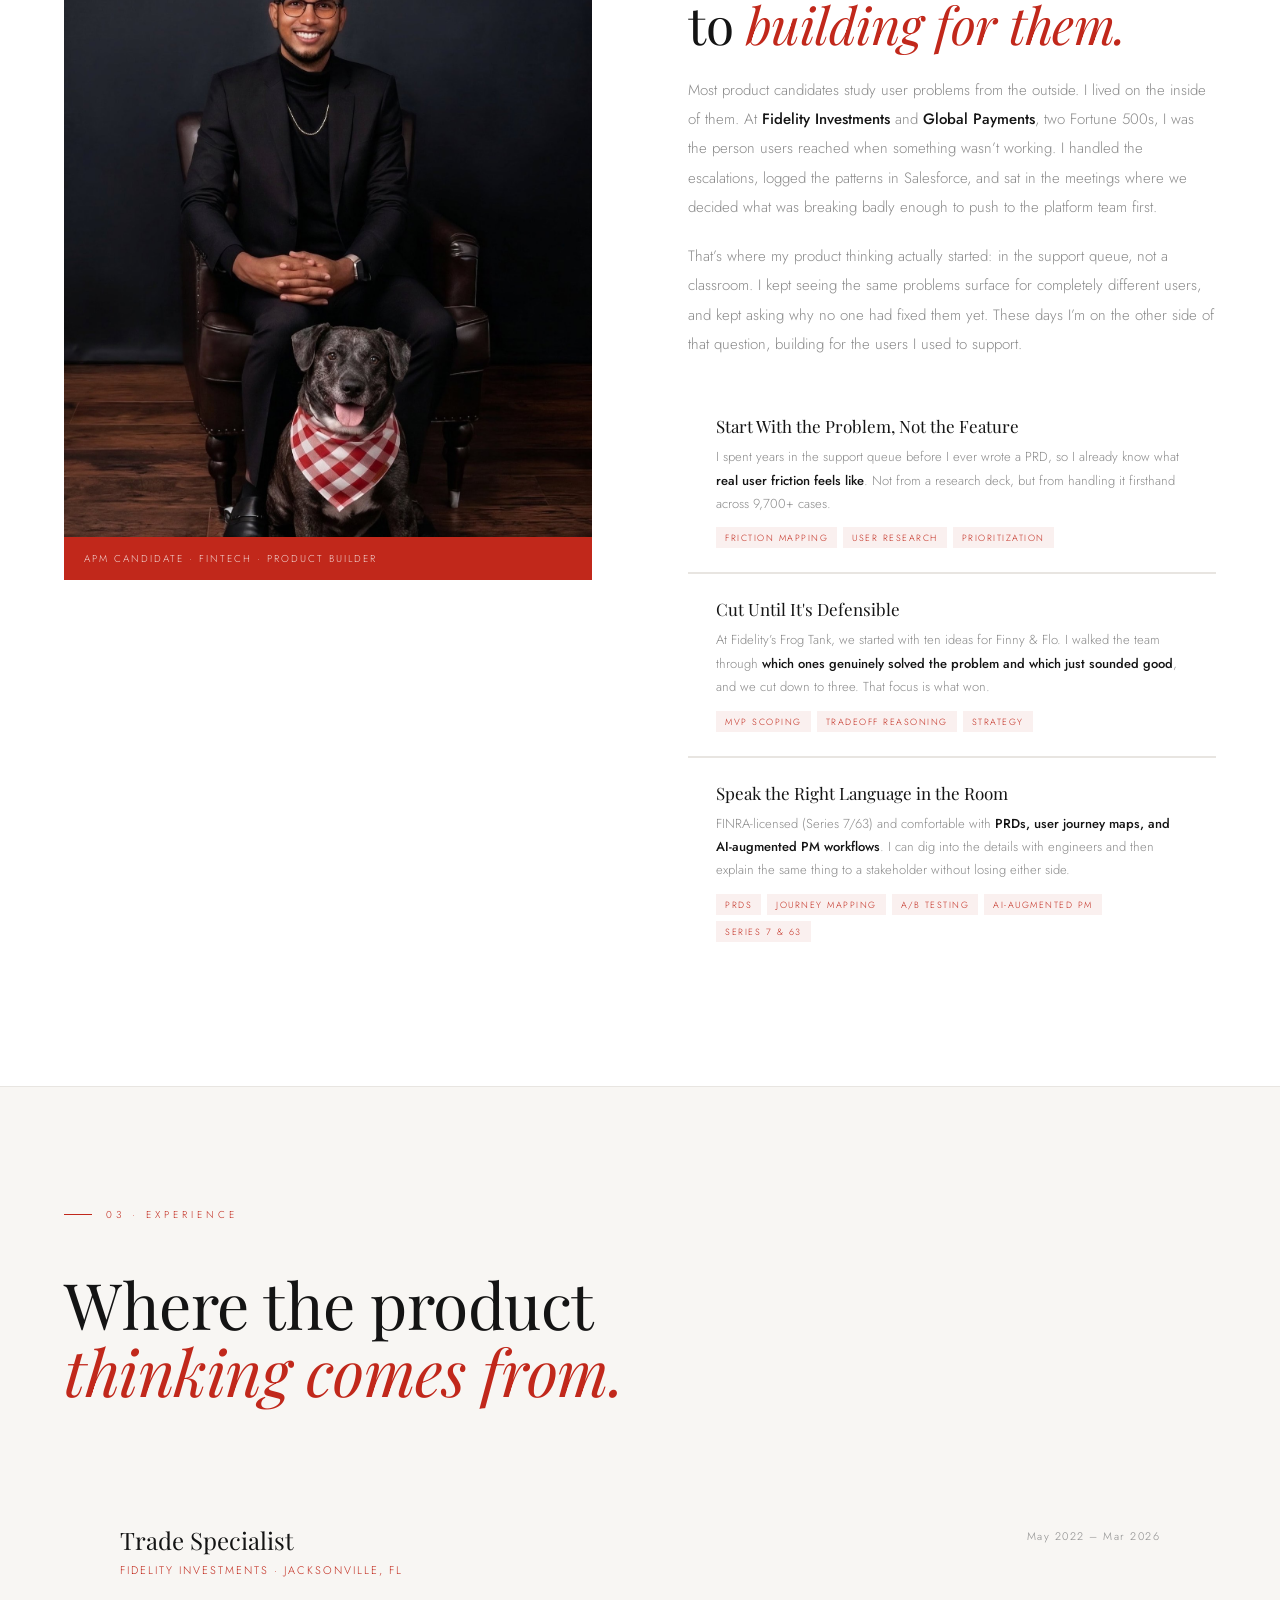
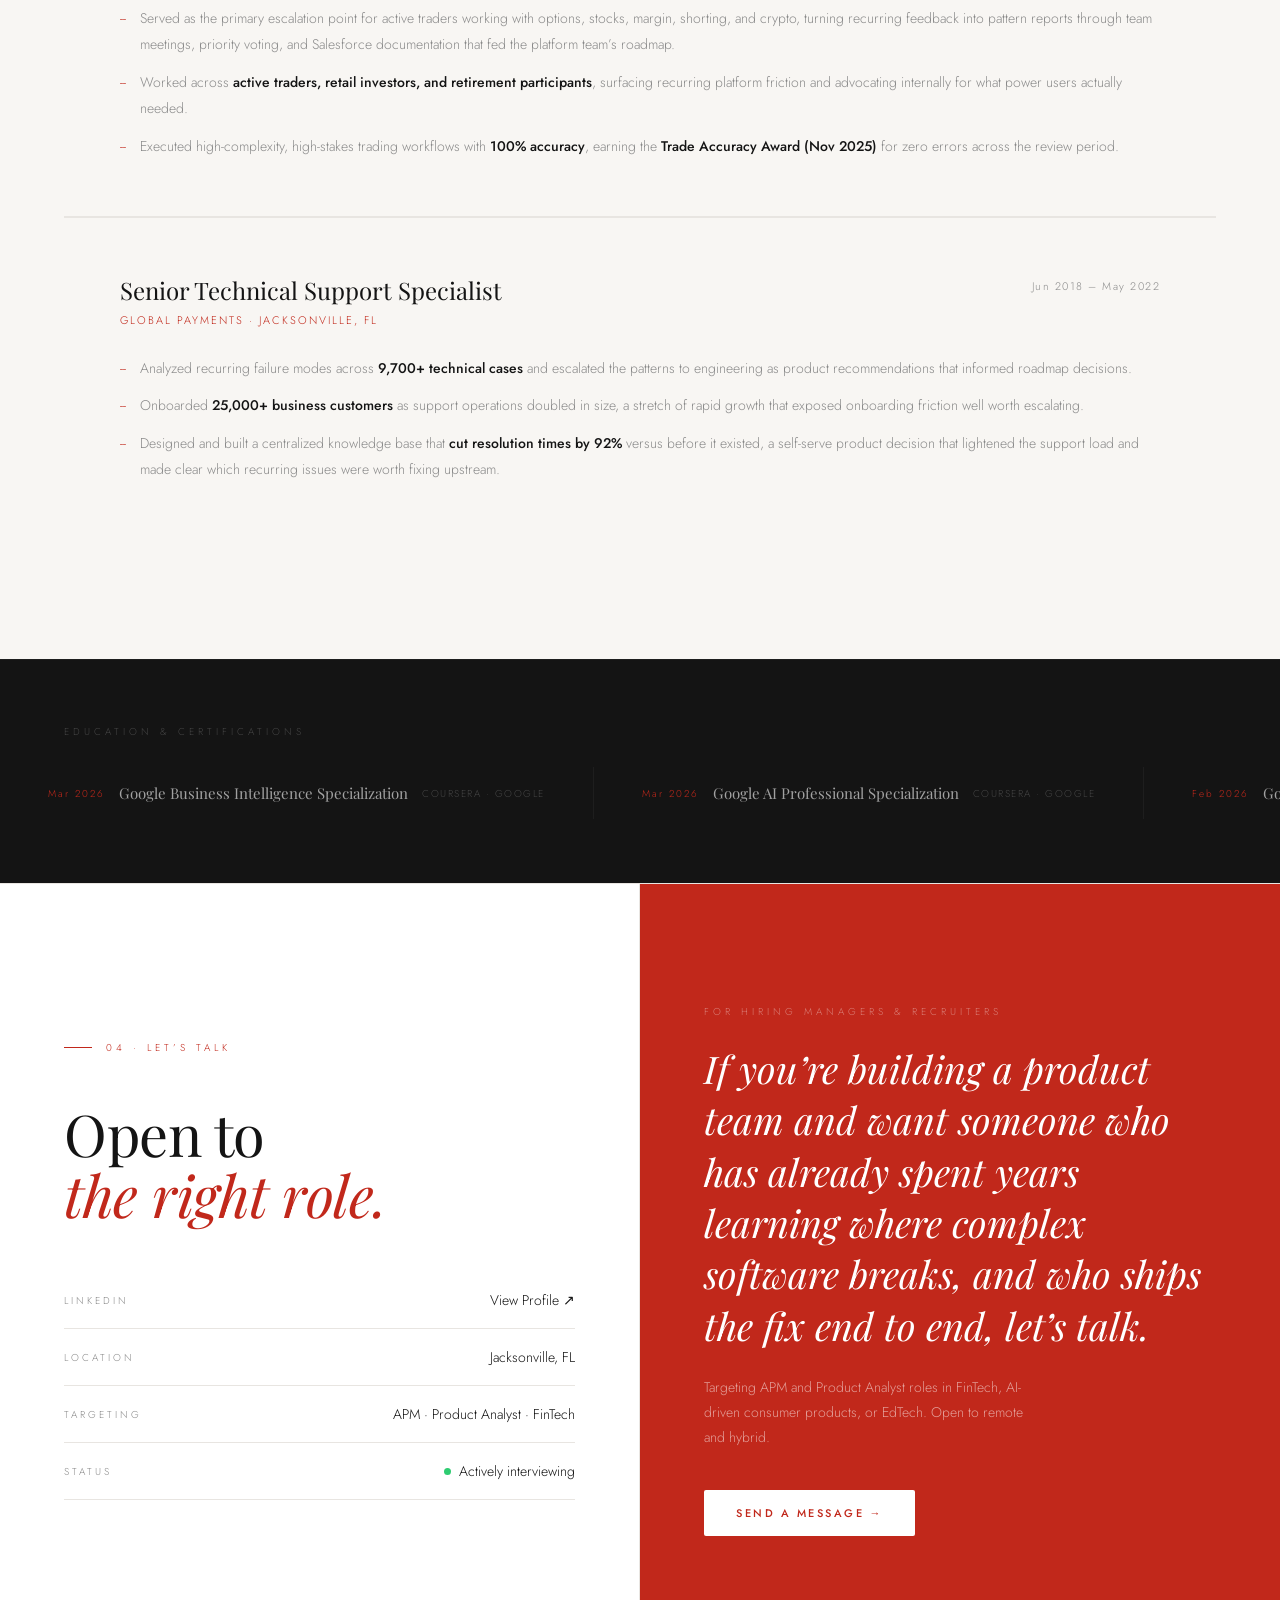
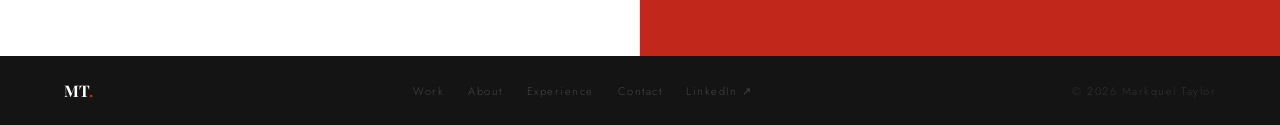
==== commit 26bf1be1: "fix: update Trapper's Edge project link to point to the landing page" ====
--- a/index.html
+++ b/index.html
@@ -425,7 +425,7 @@
         <div class="proj-title">Trapper&#x2019;s Edge</div>
         <p class="proj-desc">Trapper&#x2019;s Edge is a live beta PWA for traders who need structure before they click buy: a <strong>trading journal and risk-sizing cockpit</strong> with guided swing/intraday trade flows, market-regime gates, user-defined rules, Edge Intelligence analytics, and optional sync/import layers.</p>
         <div class="proj-links">
-          <a href="https://thelegendmac.github.io/Trappers-Edge/" target="_blank" rel="noopener noreferrer" class="proj-link">Launch Live App <svg width="13" height="13" viewBox="0 0 14 14" fill="none"><path d="M2 7h10M8 3l4 4-4 4" stroke="currentColor" stroke-width="1.2" stroke-linecap="round"/></svg></a>
+          <a href="https://thelegendmac.github.io/Trappers-Edge/landing.html" target="_blank" rel="noopener noreferrer" class="proj-link">Launch Live Beta<svg width="13" height="13" viewBox="0 0 14 14" fill="none"><path d="M2 7h10M8 3l4 4-4 4" stroke="currentColor" stroke-width="1.2" stroke-linecap="round"/></svg></a>
         </div>
         <div class="proj-accordion">
           <button class="proj-accordion-toggle" aria-expanded="false">
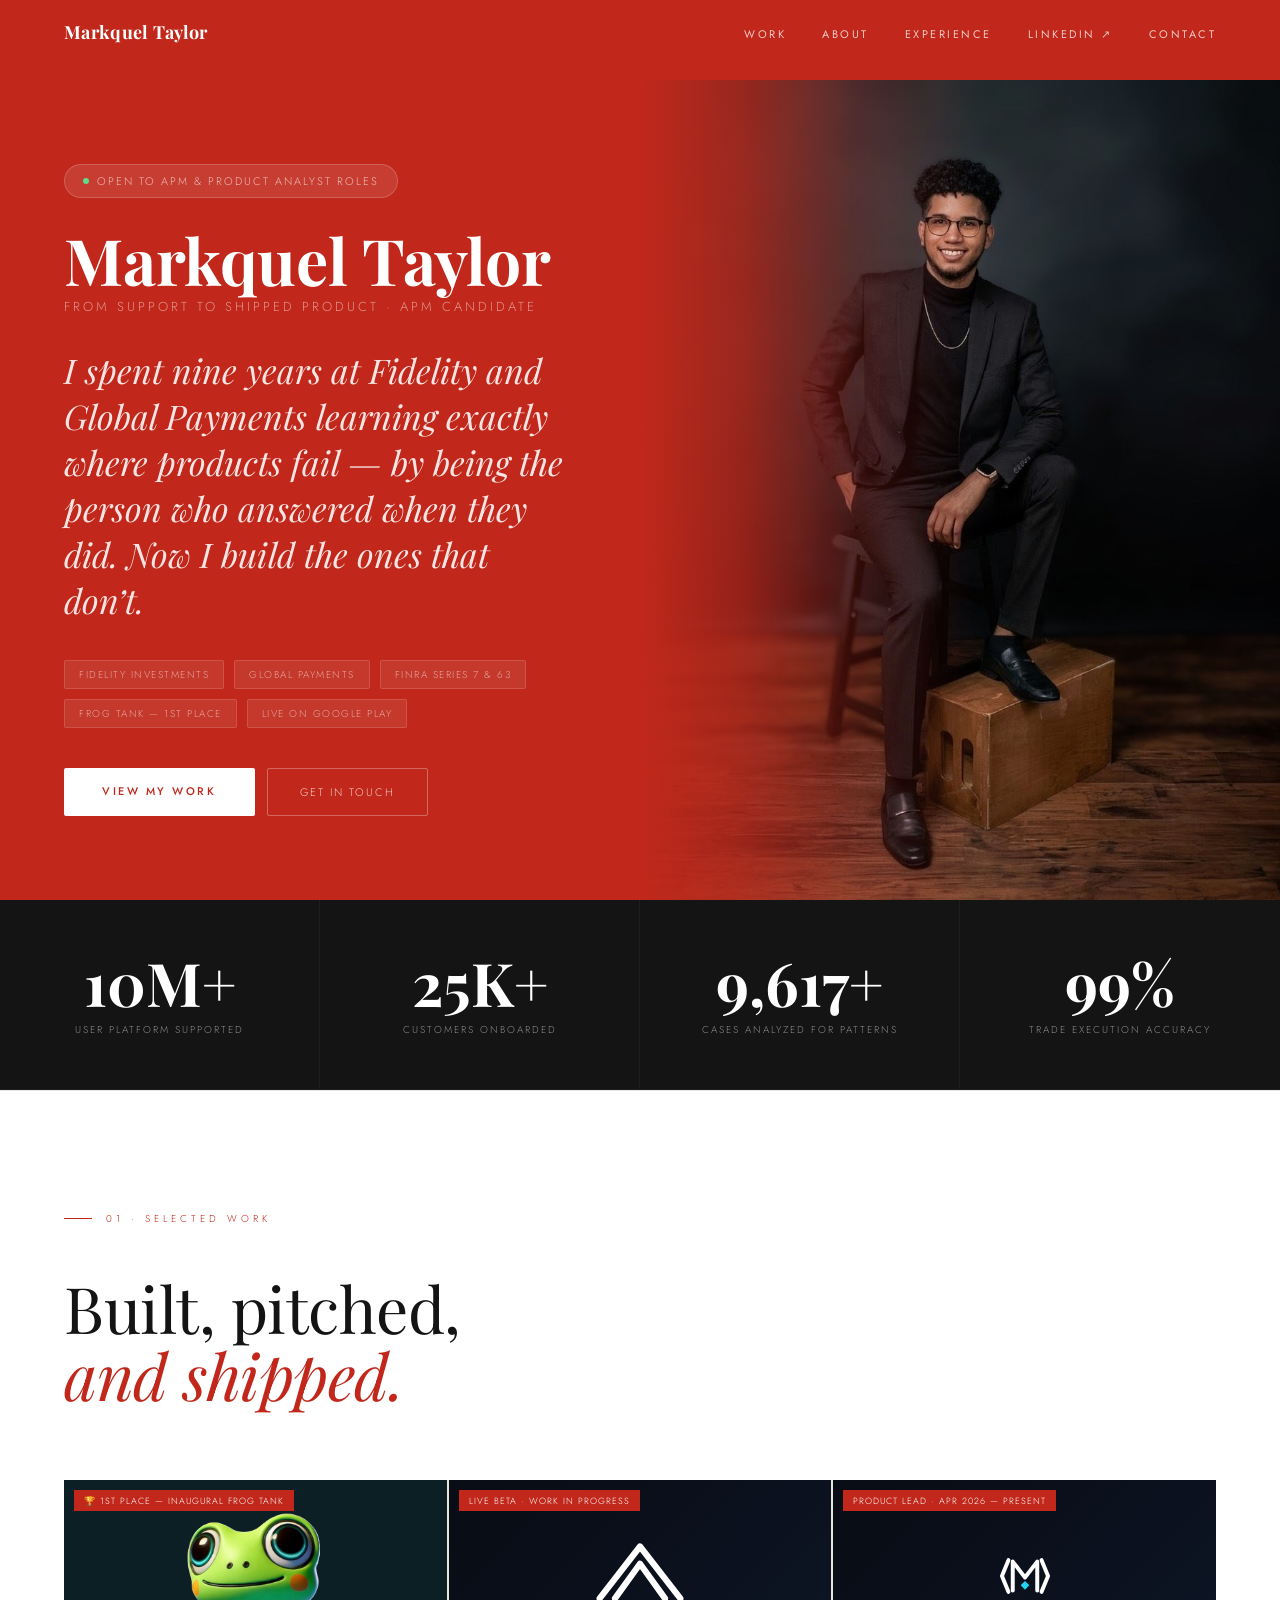
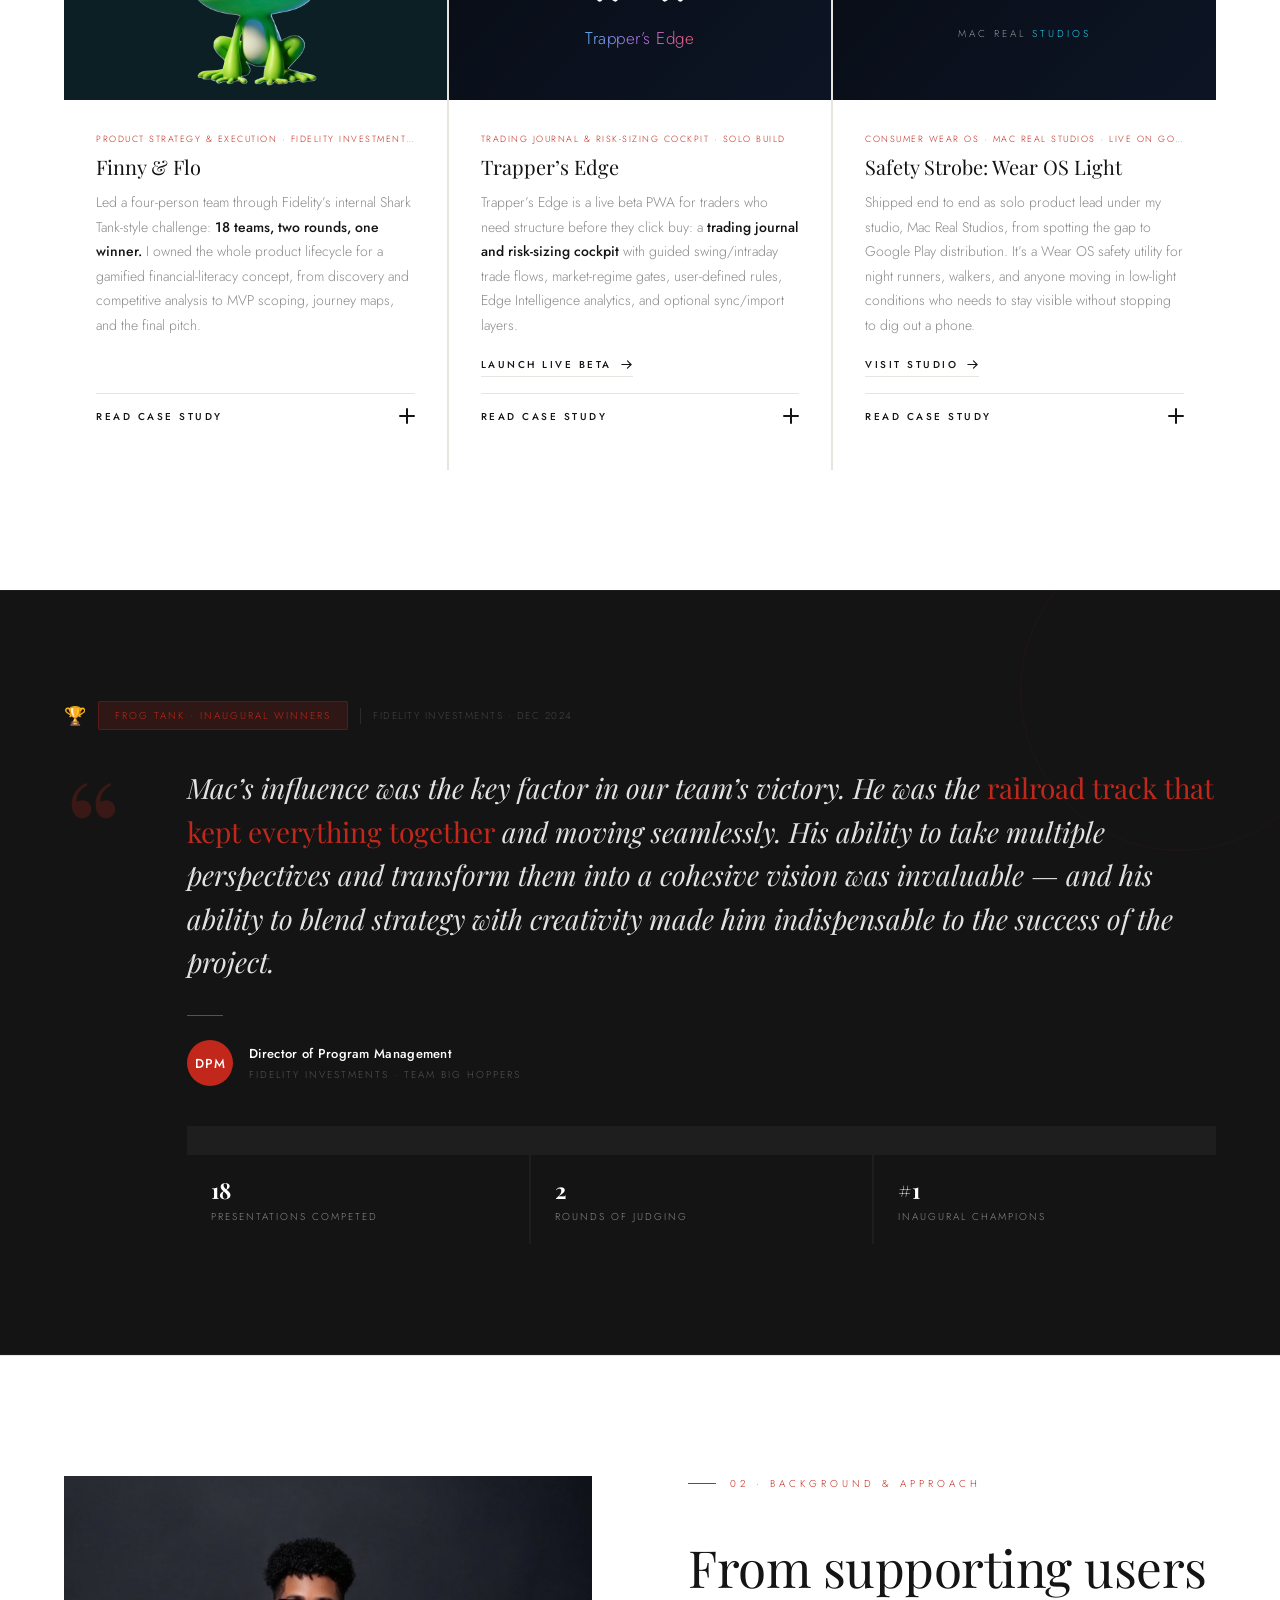
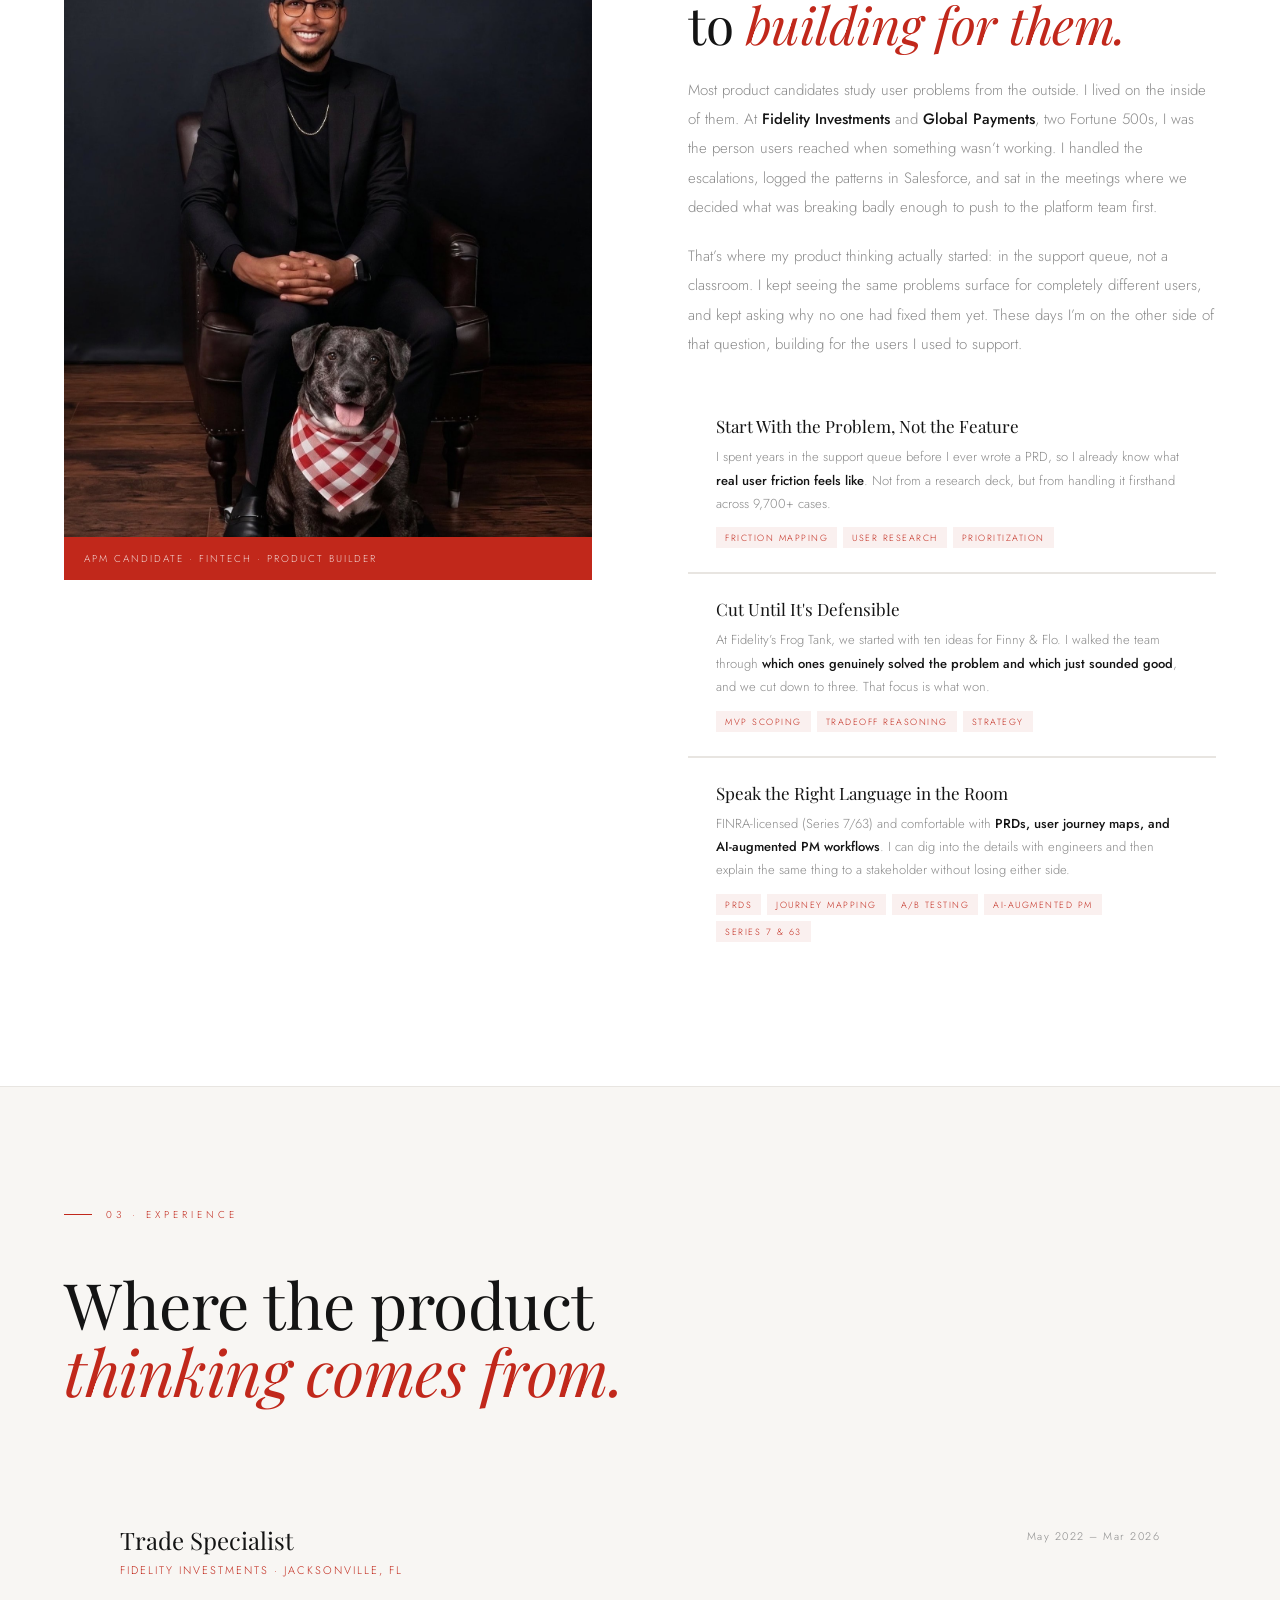
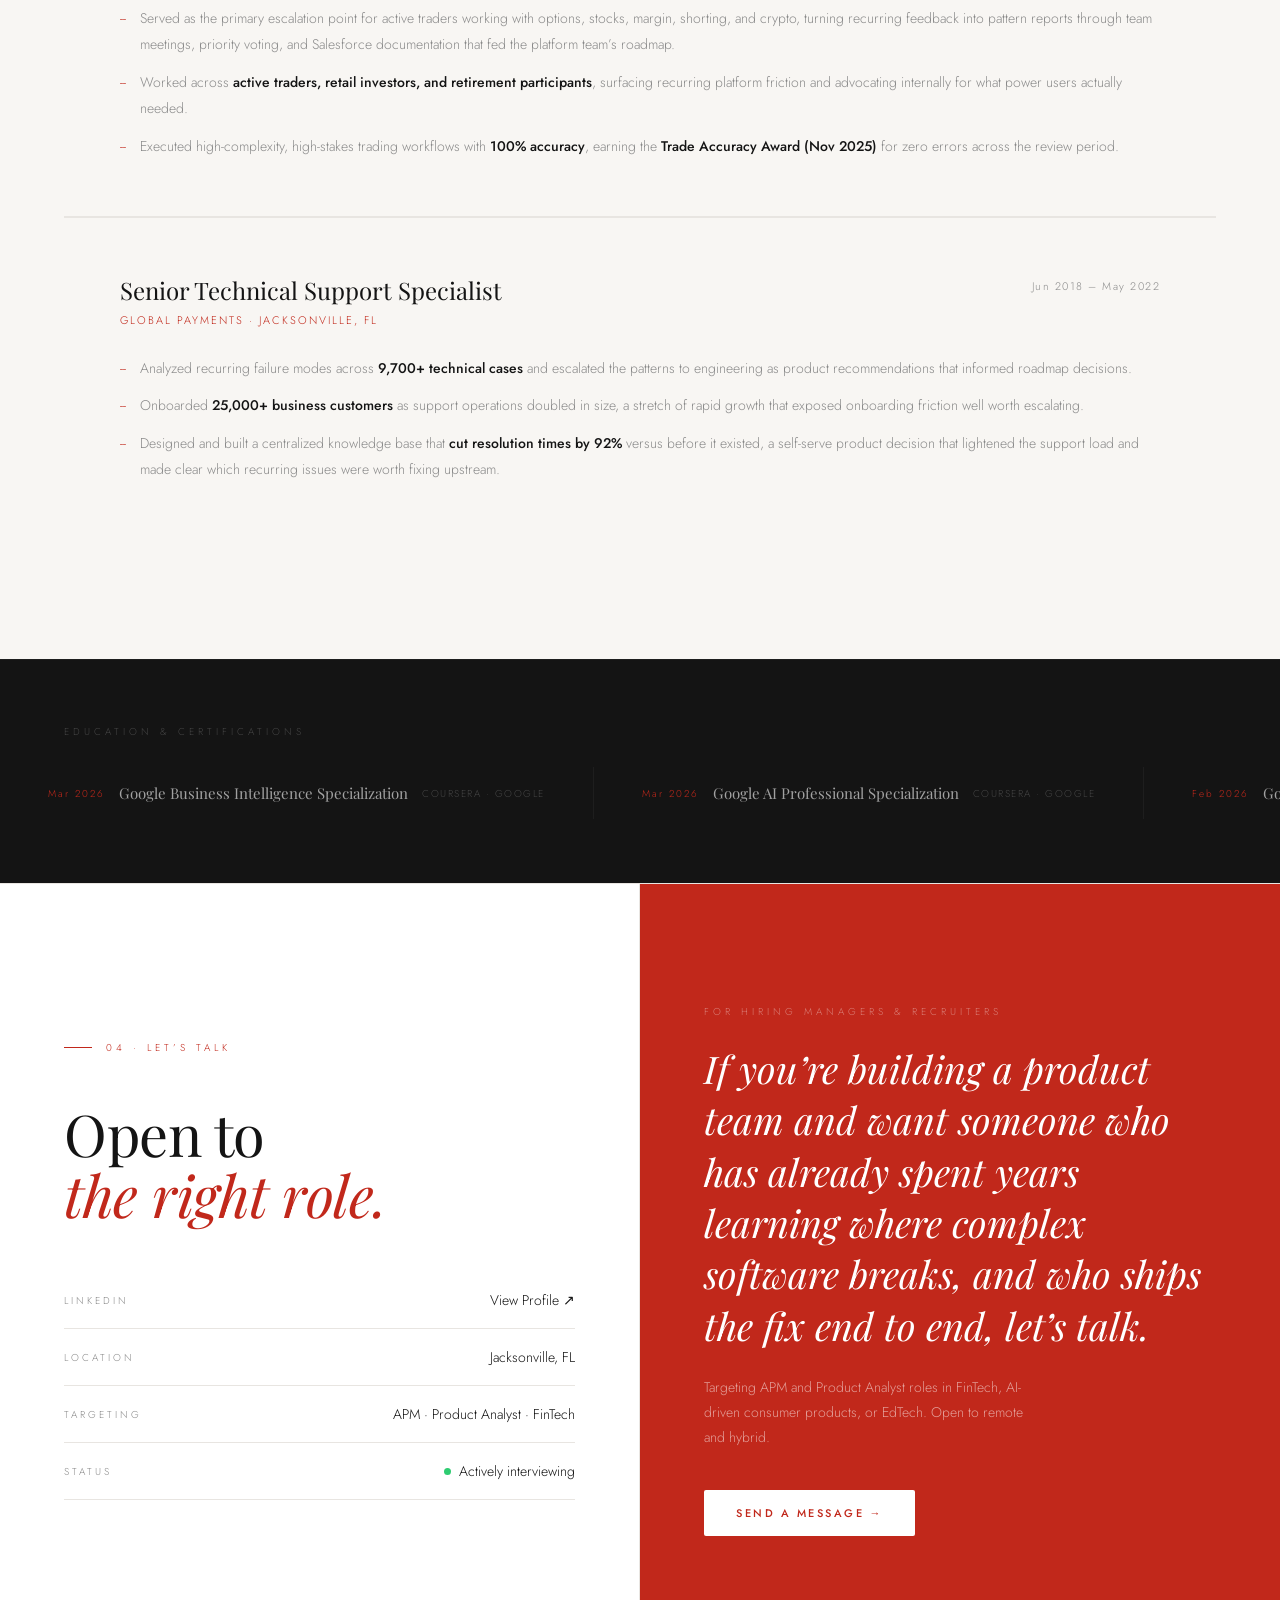
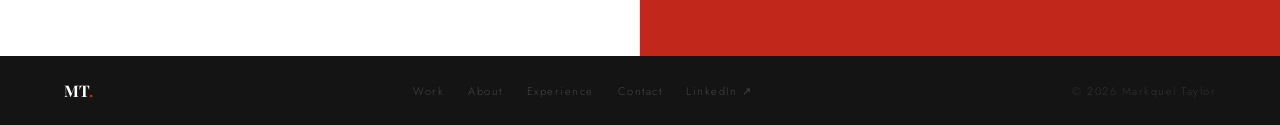
==== commit f0fcb618: "fix: update Trapper's Edge project link to the correct URL" ====
--- a/index.html
+++ b/index.html
@@ -425,7 +425,7 @@
         <div class="proj-title">Trapper&#x2019;s Edge</div>
         <p class="proj-desc">Trapper&#x2019;s Edge is a live beta PWA for traders who need structure before they click buy: a <strong>trading journal and risk-sizing cockpit</strong> with guided swing/intraday trade flows, market-regime gates, user-defined rules, Edge Intelligence analytics, and optional sync/import layers.</p>
         <div class="proj-links">
-          <a href="https://thelegendmac.github.io/Trappers-Edge/landing.html" target="_blank" rel="noopener noreferrer" class="proj-link">Launch Live Beta<svg width="13" height="13" viewBox="0 0 14 14" fill="none"><path d="M2 7h10M8 3l4 4-4 4" stroke="currentColor" stroke-width="1.2" stroke-linecap="round"/></svg></a>
+          <a href="https://trappersedge.com" target="_blank" rel="noopener noreferrer" class="proj-link">Launch Live Beta<svg width="13" height="13" viewBox="0 0 14 14" fill="none"><path d="M2 7h10M8 3l4 4-4 4" stroke="currentColor" stroke-width="1.2" stroke-linecap="round"/></svg></a>
         </div>
         <div class="proj-accordion">
           <button class="proj-accordion-toggle" aria-expanded="false">
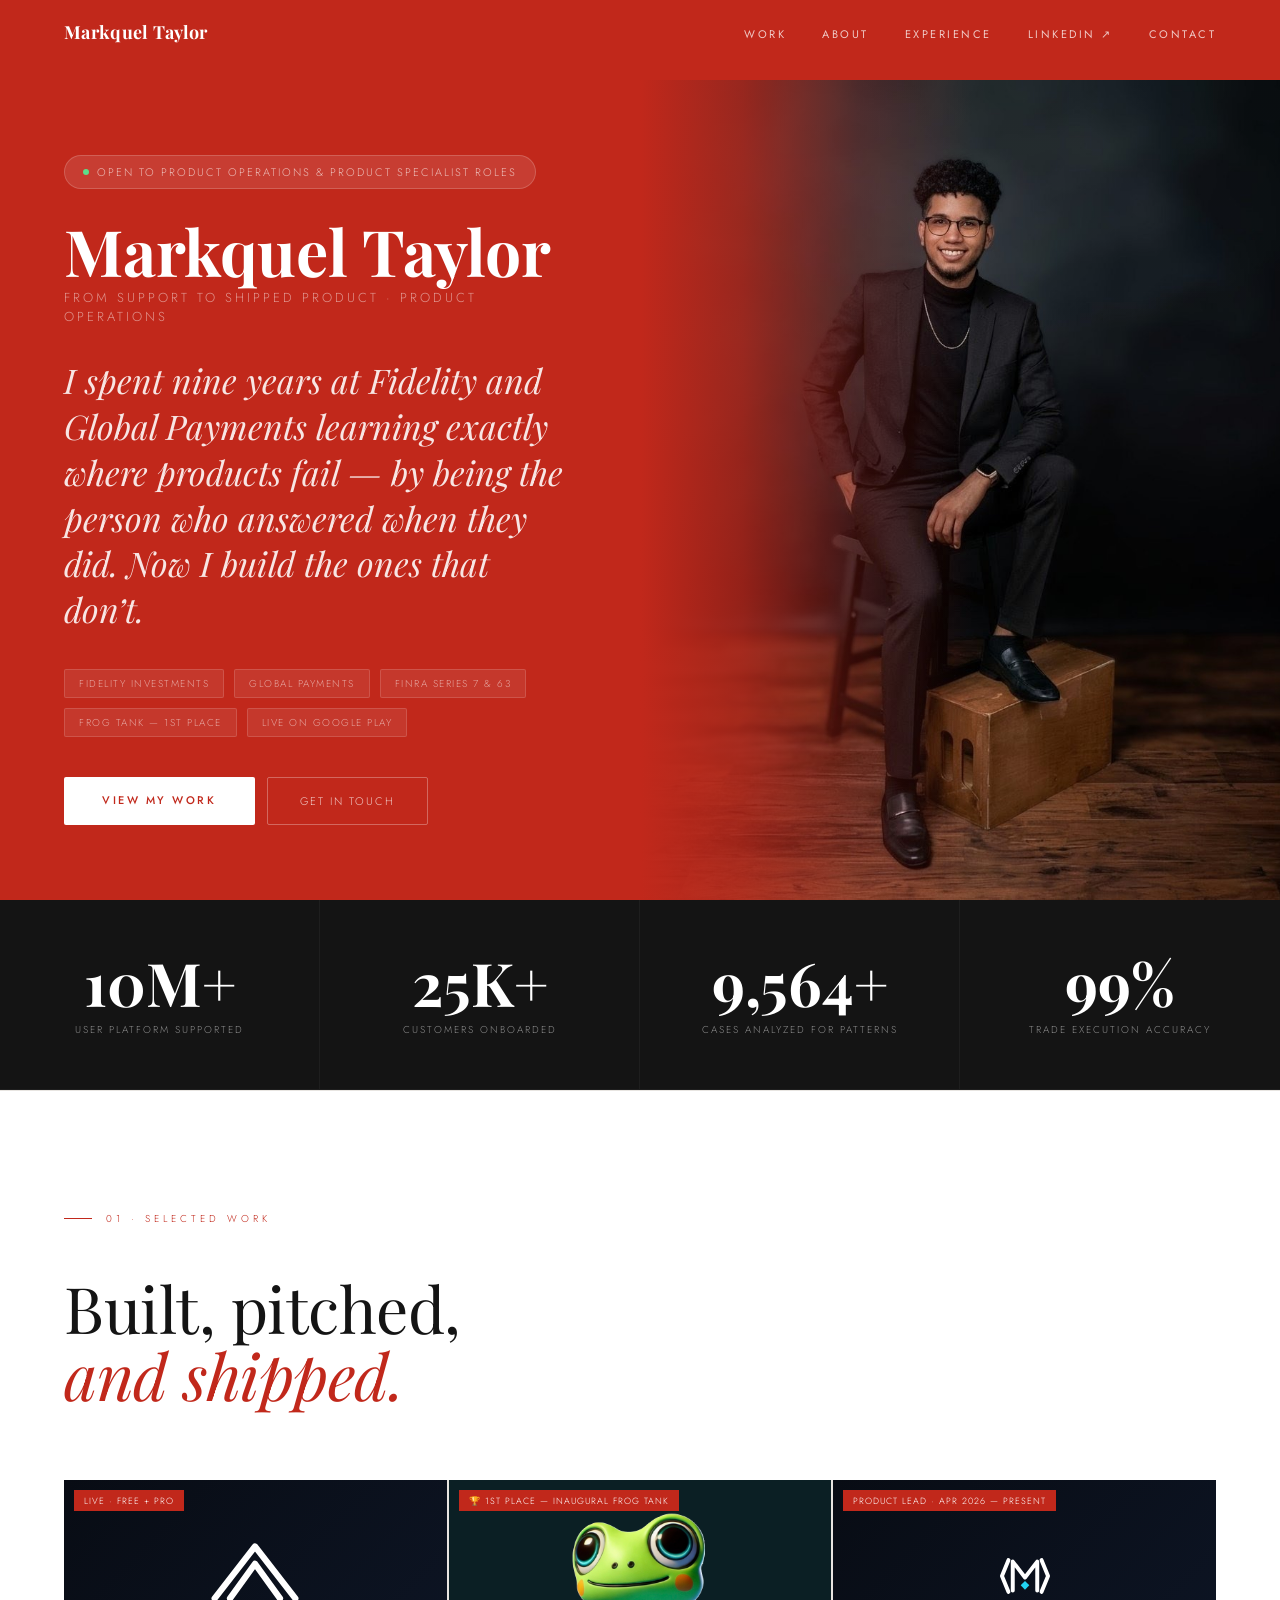
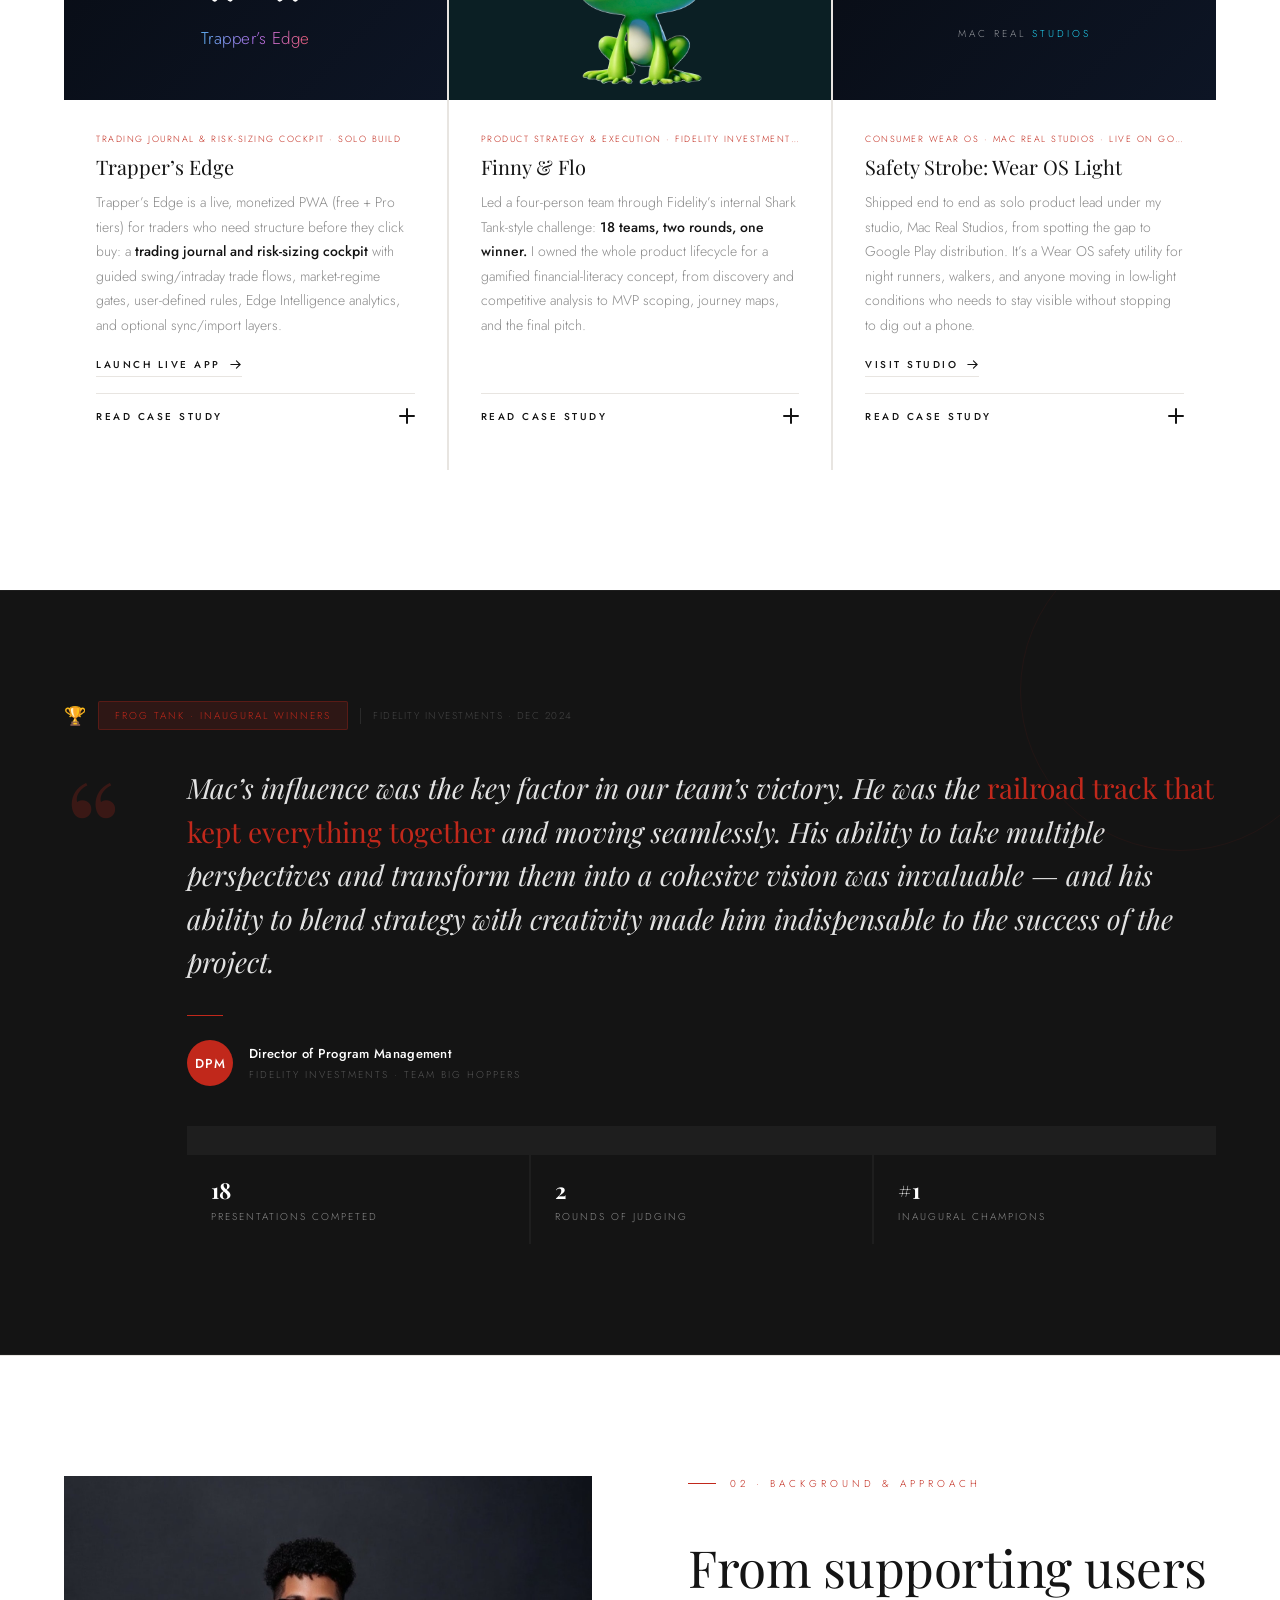
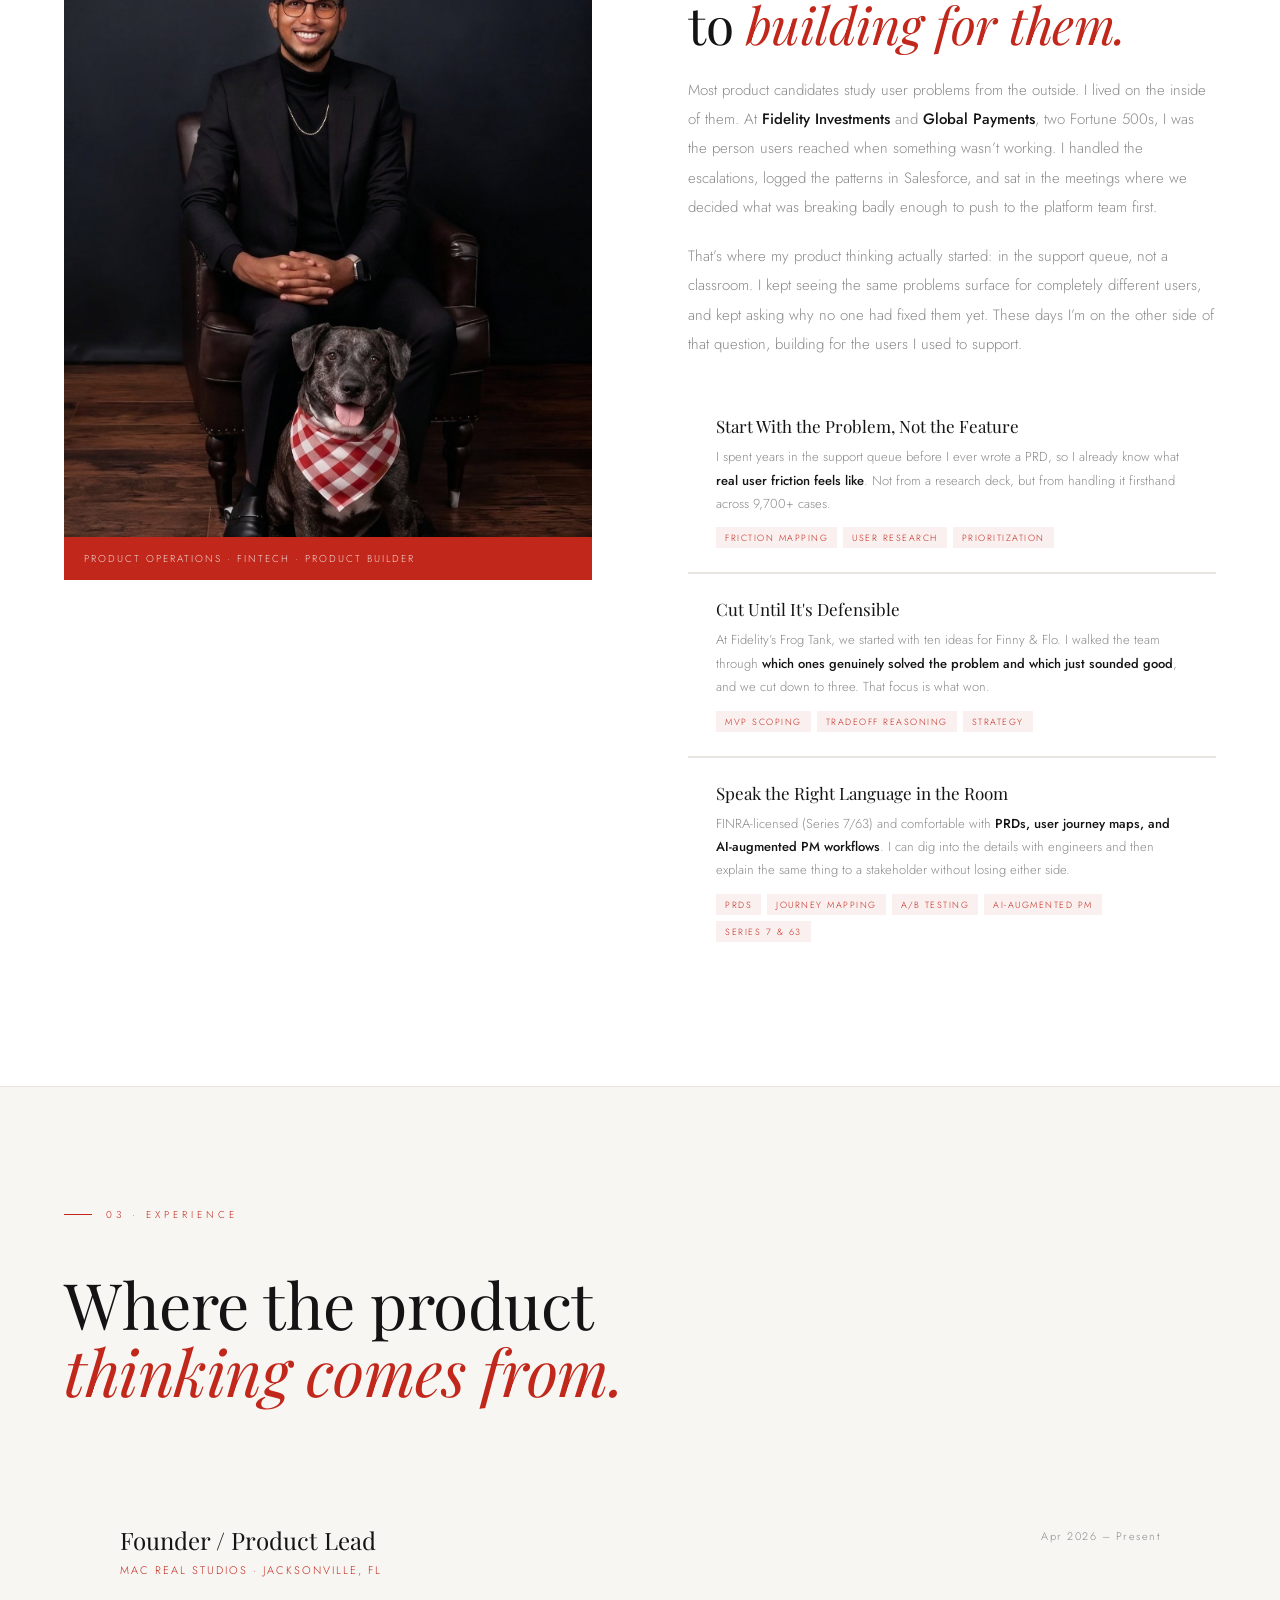
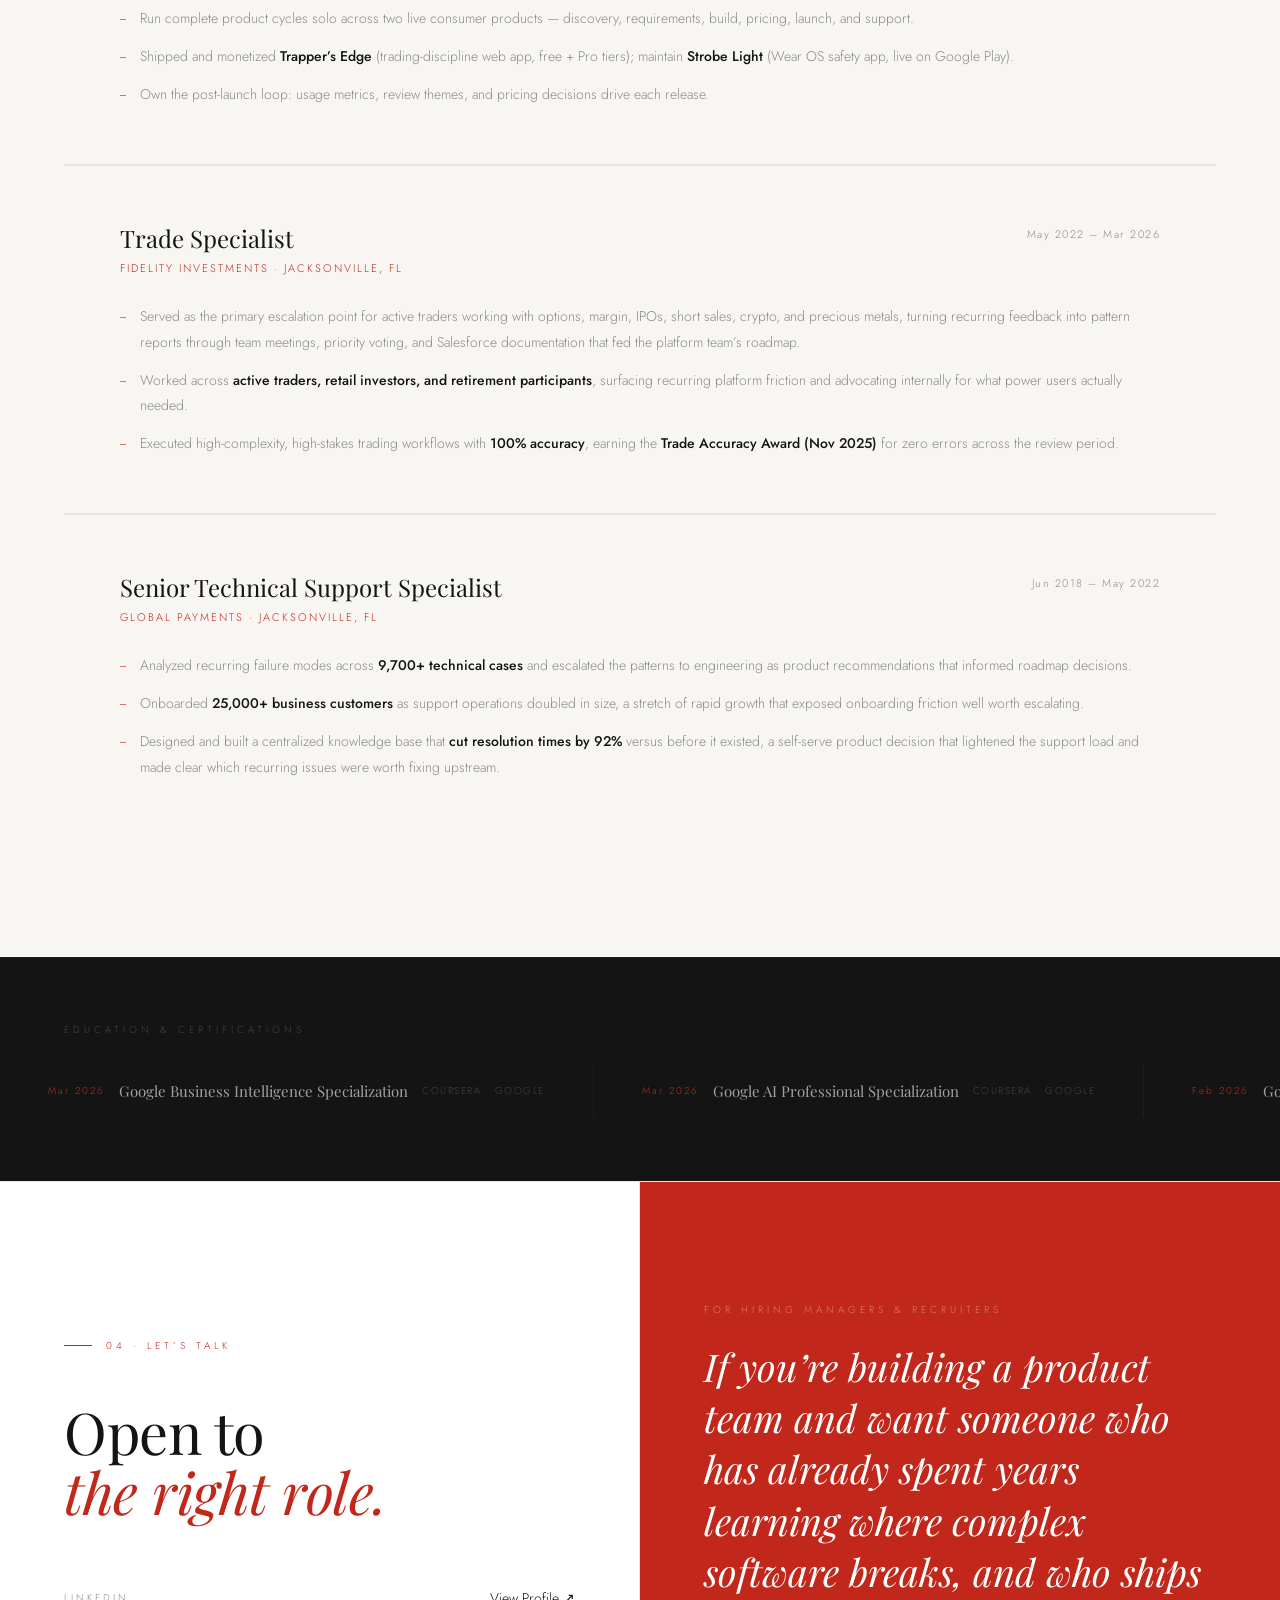
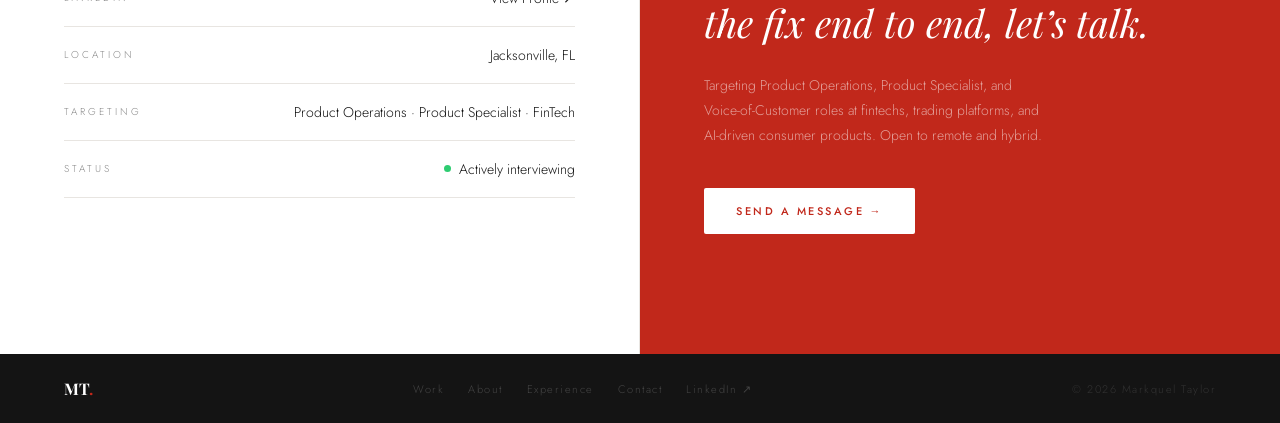
==== commit 91eedbef: "fix: update personal branding and project descriptions for clarity" ====
--- a/index.html
+++ b/index.html
@@ -3,14 +3,14 @@
 <head>
 <meta charset="UTF-8">
 <meta name="viewport" content="width=device-width, initial-scale=1.0">
-<meta name="description" content="Markquel Taylor — nine years at two Fortune 500s as the person users called when software broke. Now building AI-powered products end to end. APM candidate.">
+<meta name="description" content="Markquel Taylor — nine years at two Fortune 500s as the person users called when software broke. Now building AI-powered products end to end. Product Operations candidate.">
 <meta name="theme-color" content="#c1281b">
-<meta property="og:title" content="Markquel Taylor — From support to shipped product · APM Candidate">
+<meta property="og:title" content="Markquel Taylor — From support to shipped product · Product Operations">
 <meta property="og:description" content="Nine years at Fidelity and Global Payments learning where products fail. Now I build the ones that don't. FINRA Series 7 & 63 · Frog Tank 1st Place.">
 <meta property="og:type" content="website">
 <meta property="og:url" content="https://markqueltaylor.com">
 <meta property="og:image" content="https://markqueltaylor.com/assets/images/profile.png">
-<title>Markquel Taylor — APM Candidate</title>
+<title>Markquel Taylor — Product Operations</title>
 <link rel="icon" href="data:image/svg+xml,<svg xmlns='http://www.w3.org/2000/svg' viewBox='0 0 100 100'><rect width='100' height='100' rx='16' fill='%23c1281b'/><text y='.9em' font-size='58' font-family='Georgia,serif' font-weight='bold' fill='white' x='50%' text-anchor='middle' dominant-baseline='middle' dy='.05em'>MT</text></svg>">
 <link rel="preconnect" href="https://fonts.googleapis.com">
 <link rel="preconnect" href="https://fonts.gstatic.com" crossorigin>
@@ -333,9 +333,9 @@
 <!-- HERO -->
 <section class="hero" aria-label="Introduction">
   <div class="hero-left">
-    <div class="hero-badge"><span class="live-dot" aria-hidden="true"></span>Open to APM &amp; Product Analyst Roles</div>
+    <div class="hero-badge"><span class="live-dot" aria-hidden="true"></span>Open to Product Operations &amp; Product Specialist Roles</div>
     <h1 class="hero-name">Markquel Taylor</h1>
-    <p class="hero-role">From support to shipped product &middot; APM Candidate</p>
+    <p class="hero-role">From support to shipped product &middot; Product Operations</p>
     <p class="hero-headline">I spent nine years at Fidelity and Global Payments learning exactly where products fail &mdash; by being the person who answered when they did. Now I build the ones that don&#x2019;t.</p>
     <div class="hero-proof" aria-label="Quick credentials">
       <span class="hero-proof-tag">Fidelity Investments</span>
@@ -369,8 +369,67 @@
   <h2 class="section-h reveal d1">Built, pitched,<br><em>and shipped.</em></h2>
   <div class="proj-grid">
 
+    <!-- TRAPPER'S EDGE -->
+    <div class="proj-card reveal">
+      <div class="proj-img proj-trading" style="background:linear-gradient(135deg,#080c14,#0d1525);display:flex;flex-direction:column;align-items:center;justify-content:center;gap:16px;position:relative;">
+        <svg viewBox="0 0 100 82" width="96" height="79" xmlns="http://www.w3.org/2000/svg" aria-label="Trapper's Edge logo">
+          <polyline points="8,70 50,16 92,70" fill="none" stroke="#FFFFFF" stroke-width="6.5" stroke-linecap="round" stroke-linejoin="round"/>
+          <polyline points="24,70 50,34 76,70" fill="none" stroke="#FFFFFF" stroke-width="6.5" stroke-linecap="round" stroke-linejoin="round"/>
+        </svg>
+        <div style="font-size:17px;font-weight:300;letter-spacing:0.5px;font-family:'Jost',sans-serif;background:linear-gradient(90deg,#64B8FF 0%,#B06FE8 50%,#F0607A 100%);-webkit-background-clip:text;-webkit-text-fill-color:transparent;background-clip:text;">Trapper&#x2019;s Edge</div>
+        <div class="proj-badge">Live &middot; Free + Pro</div>
+      </div>
+      <div class="proj-body">
+        <div class="proj-sub">Trading Journal &amp; Risk-Sizing Cockpit &middot; Solo Build</div>
+        <div class="proj-title">Trapper&#x2019;s Edge</div>
+        <p class="proj-desc">Trapper&#x2019;s Edge is a live, monetized PWA (free + Pro tiers) for traders who need structure before they click buy: a <strong>trading journal and risk-sizing cockpit</strong> with guided swing/intraday trade flows, market-regime gates, user-defined rules, Edge Intelligence analytics, and optional sync/import layers.</p>
+        <div class="proj-links">
+          <a href="https://trappersedge.com" target="_blank" rel="noopener noreferrer" class="proj-link">Launch Live App<svg width="13" height="13" viewBox="0 0 14 14" fill="none"><path d="M2 7h10M8 3l4 4-4 4" stroke="currentColor" stroke-width="1.2" stroke-linecap="round"/></svg></a>
+        </div>
+        <div class="proj-accordion">
+          <button class="proj-accordion-toggle" aria-expanded="false">
+            Read Case Study
+            <span class="proj-accordion-icon" aria-hidden="true"></span>
+          </button>
+          <div class="proj-accordion-body">
+            <div class="proj-accordion-inner">
+              <div class="acc-section">
+                <div class="acc-label">The Problem</div>
+                <p class="acc-text">Three root causes kept surfacing, drawn equally from my own bad trades (and the honest post-mortems after) and from years on the Fidelity trade desk watching users repeat the same mistakes. <strong>Emotional Bias</strong> &mdash; revenge trades and FOMO after a loss override the plan. <strong>Risk Fragmentation</strong> &mdash; sizing positions by hand leads to chronic oversizing, especially when conditions shift. <strong>No Pre-Decision Structure</strong> &mdash; traders act on impulse without checking whether the setup, the regime, and the risk actually line up. Every tool I tried recorded what happened after the trade. None of them stepped in while the decision was still live.</p>
+              </div>
+              <div class="acc-section">
+                <div class="acc-label">Product Decisions &amp; Scope</div>
+                <p class="acc-text">I scoped Trapper&#x2019;s Edge as a <strong>planning, sizing, and journaling tool</strong>, not a scanner and not investment advice. It had one job: make the trader commit to the plan, the rules, and the risk math before the trade becomes real.</p>
+                <p class="acc-text" style="margin-top:12px;">The centerpiece is a <strong>Market Regime engine</strong> with Aggressive / Cautious / Defensive context. It gates direction and adjusts position size, and can optionally suggest a regime from SPY data with the user&#x2019;s own Alpha Vantage key. The app still makes the trader apply the change deliberately.</p>
+                <p class="acc-text" style="margin-top:12px;">The trade flow is <strong>mode-specific</strong>. Swing and intraday traders follow separate guided workflows with risk rails, gates, position math, setup context, and review steps. Swing trades can generate a copy-ready OCO ticket, while all entries still have to be verified and placed manually in the broker.</p>
+              </div>
+              <div class="acc-section">
+                <div class="acc-label">Top Features</div>
+                <ul class="acc-feature-list">
+                  <li><strong>Trade journal:</strong> log swing and intraday trades, grade them, edit them, and review trade history.</li>
+                  <li><strong>Guided trade flow:</strong> step-by-step sizing for swing and intraday setups with risk rails, gates, and position math.</li>
+                  <li><strong>Plan tab:</strong> account rules, stops, max positions, kill-switch settings, and a quality checklist the trader writes and controls.</li>
+                  <li><strong>Edge Intelligence:</strong> closed-trade analytics, setup scorecards, bucketed performance, rolling stats, and report/import support.</li>
+                  <li><strong>AI insights:</strong> optional Gemini-powered insights and setup builder using the trader&#x2019;s own API key stored locally.</li>
+                  <li><strong>Data layer:</strong> CSV import/export, optional Supabase cloud sync, optional SnapTrade brokerage import, and offline-safe PWA behavior.</li>
+                </ul>
+              </div>
+              <div class="acc-section">
+                <div class="acc-label">Technical Execution</div>
+                <p class="acc-text">I shipped the beta end to end on my own &mdash; problem definition, UX, build, testing, and deployment. The current stack is <strong>vanilla JavaScript with native ES modules, bundled by Vite</strong>, with Vitest/jsdom tests, GitHub Pages deployment, localStorage as the offline-safe source of truth, optional Supabase cloud sync, and Cloudflare Workers for optional SnapTrade brokerage import.</p>
+              </div>
+              <div class="acc-section">
+                <div class="acc-label">Current Status</div>
+                <div class="acc-outcome"><strong>Live and monetized.</strong> Trapper&#x2019;s Edge runs a free tier and a Pro tier at trappersedge.com. The installable PWA covers journaling, risk sizing, planning rules, guided trade flows, and Edge Intelligence analytics today. Current iteration focus: advanced analytics, AI review quality, import/sync workflows, and Pro brokerage features &mdash; prioritized by real usage data and review themes.</div>
+              </div>
+            </div>
+          </div>
+        </div>
+      </div>
+    </div>
+
     <!-- FINNY & FLO -->
-    <div class="proj-card reveal">
+    <div class="proj-card reveal d1">
       <div class="proj-img proj-finny" style="padding:0;overflow:hidden;position:relative;">
         <div style="background-color:#0b1f24;width:100%;height:100%;display:flex;align-items:center;justify-content:center;position:absolute;inset:0;">
           <img src="assets/images/finny-flo.png" alt="Finny &amp; Flo" style="width:100%;height:100%;object-fit:contain;object-position:center;display:block;">
@@ -403,65 +462,6 @@
               <div class="acc-section">
                 <div class="acc-label">Outcome</div>
                 <div class="acc-outcome"><strong>1st Place, inaugural Frog Tank.</strong> We came out on top of 18 presentations across two rounds of judging. Fidelity&#x2019;s senior leadership singled the concept out as a fresh, feasible take on Gen Z financial literacy and a long-term brand play worth building.</div>
-              </div>
-            </div>
-          </div>
-        </div>
-      </div>
-    </div>
-
-    <!-- TRAPPER'S EDGE -->
-    <div class="proj-card reveal d1">
-      <div class="proj-img proj-trading" style="background:linear-gradient(135deg,#080c14,#0d1525);display:flex;flex-direction:column;align-items:center;justify-content:center;gap:16px;position:relative;">
-        <svg viewBox="0 0 100 82" width="96" height="79" xmlns="http://www.w3.org/2000/svg" aria-label="Trapper's Edge logo">
-          <polyline points="8,70 50,16 92,70" fill="none" stroke="#FFFFFF" stroke-width="6.5" stroke-linecap="round" stroke-linejoin="round"/>
-          <polyline points="24,70 50,34 76,70" fill="none" stroke="#FFFFFF" stroke-width="6.5" stroke-linecap="round" stroke-linejoin="round"/>
-        </svg>
-        <div style="font-size:17px;font-weight:300;letter-spacing:0.5px;font-family:'Jost',sans-serif;background:linear-gradient(90deg,#64B8FF 0%,#B06FE8 50%,#F0607A 100%);-webkit-background-clip:text;-webkit-text-fill-color:transparent;background-clip:text;">Trapper&#x2019;s Edge</div>
-        <div class="proj-badge">Live Beta &middot; Work in Progress</div>
-      </div>
-      <div class="proj-body">
-        <div class="proj-sub">Trading Journal &amp; Risk-Sizing Cockpit &middot; Solo Build</div>
-        <div class="proj-title">Trapper&#x2019;s Edge</div>
-        <p class="proj-desc">Trapper&#x2019;s Edge is a live beta PWA for traders who need structure before they click buy: a <strong>trading journal and risk-sizing cockpit</strong> with guided swing/intraday trade flows, market-regime gates, user-defined rules, Edge Intelligence analytics, and optional sync/import layers.</p>
-        <div class="proj-links">
-          <a href="https://trappersedge.com" target="_blank" rel="noopener noreferrer" class="proj-link">Launch Live Beta<svg width="13" height="13" viewBox="0 0 14 14" fill="none"><path d="M2 7h10M8 3l4 4-4 4" stroke="currentColor" stroke-width="1.2" stroke-linecap="round"/></svg></a>
-        </div>
-        <div class="proj-accordion">
-          <button class="proj-accordion-toggle" aria-expanded="false">
-            Read Case Study
-            <span class="proj-accordion-icon" aria-hidden="true"></span>
-          </button>
-          <div class="proj-accordion-body">
-            <div class="proj-accordion-inner">
-              <div class="acc-section">
-                <div class="acc-label">The Problem</div>
-                <p class="acc-text">Three root causes kept surfacing, drawn equally from my own bad trades (and the honest post-mortems after) and from years on the Fidelity trade desk watching users repeat the same mistakes. <strong>Emotional Bias</strong> &mdash; revenge trades and FOMO after a loss override the plan. <strong>Risk Fragmentation</strong> &mdash; sizing positions by hand leads to chronic oversizing, especially when conditions shift. <strong>No Pre-Decision Structure</strong> &mdash; traders act on impulse without checking whether the setup, the regime, and the risk actually line up. Every tool I tried recorded what happened after the trade. None of them stepped in while the decision was still live.</p>
-              </div>
-              <div class="acc-section">
-                <div class="acc-label">Product Decisions &amp; Scope</div>
-                <p class="acc-text">I scoped Trapper&#x2019;s Edge as a <strong>planning, sizing, and journaling tool</strong>, not a scanner and not investment advice. It had one job: make the trader commit to the plan, the rules, and the risk math before the trade becomes real.</p>
-                <p class="acc-text" style="margin-top:12px;">The centerpiece is a <strong>Market Regime engine</strong> with Aggressive / Cautious / Defensive context. It gates direction and adjusts position size, and can optionally suggest a regime from SPY data with the user&#x2019;s own Alpha Vantage key. The app still makes the trader apply the change deliberately.</p>
-                <p class="acc-text" style="margin-top:12px;">The trade flow is <strong>mode-specific</strong>. Swing and intraday traders follow separate guided workflows with risk rails, gates, position math, setup context, and review steps. Swing trades can generate a copy-ready OCO ticket, while all entries still have to be verified and placed manually in the broker.</p>
-              </div>
-              <div class="acc-section">
-                <div class="acc-label">Top Features</div>
-                <ul class="acc-feature-list">
-                  <li><strong>Trade journal:</strong> log swing and intraday trades, grade them, edit them, and review trade history.</li>
-                  <li><strong>Guided trade flow:</strong> step-by-step sizing for swing and intraday setups with risk rails, gates, and position math.</li>
-                  <li><strong>Plan tab:</strong> account rules, stops, max positions, kill-switch settings, and a quality checklist the trader writes and controls.</li>
-                  <li><strong>Edge Intelligence:</strong> closed-trade analytics, setup scorecards, bucketed performance, rolling stats, and report/import support.</li>
-                  <li><strong>AI insights:</strong> optional Gemini-powered insights and setup builder using the trader&#x2019;s own API key stored locally.</li>
-                  <li><strong>Data layer:</strong> CSV import/export, optional Supabase cloud sync, optional SnapTrade brokerage import, and offline-safe PWA behavior.</li>
-                </ul>
-              </div>
-              <div class="acc-section">
-                <div class="acc-label">Technical Execution</div>
-                <p class="acc-text">I shipped the beta end to end on my own &mdash; problem definition, UX, build, testing, and deployment. The current stack is <strong>vanilla JavaScript with native ES modules, bundled by Vite</strong>, with Vitest/jsdom tests, GitHub Pages deployment, localStorage as the offline-safe source of truth, optional Supabase cloud sync, and Cloudflare Workers for optional SnapTrade brokerage import.</p>
-              </div>
-              <div class="acc-section">
-                <div class="acc-label">Current Status</div>
-                <div class="acc-outcome"><strong>Live beta, actively in progress.</strong> The installable PWA is usable now for journaling, risk sizing, planning rules, guided trade flow, and early Edge Intelligence analytics. I&#x2019;m still iterating the beta experience, especially advanced analytics, AI review quality, import/sync workflows, reporting, and Pro brokerage features.</div>
               </div>
             </div>
           </div>
@@ -553,7 +553,7 @@
     <div class="about-photo reveal">
       <div class="about-photo-inner">
         <img src="assets/images/about.jpg" alt="Markquel Taylor" loading="lazy" style="object-position:center 10%;">
-        <div class="about-photo-label">APM Candidate &middot; FinTech &middot; Product Builder</div>
+        <div class="about-photo-label">Product Operations &middot; FinTech &middot; Product Builder</div>
       </div>
       <div class="about-photo-frame"></div>
     </div>
@@ -593,11 +593,22 @@
   <div class="exp-roles">
     <div class="role-card reveal">
       <div class="role-header">
+        <div><div class="role-title">Founder / Product Lead</div><div class="role-company">Mac Real Studios &middot; Jacksonville, FL</div></div>
+        <div class="role-date">Apr 2026 &ndash; Present</div>
+      </div>
+      <ul class="role-bullets">
+        <li>Run complete product cycles solo across two live consumer products &mdash; discovery, requirements, build, pricing, launch, and support.</li>
+        <li>Shipped and monetized <strong>Trapper&#x2019;s Edge</strong> (trading-discipline web app, free + Pro tiers); maintain <strong>Strobe Light</strong> (Wear OS safety app, live on Google Play).</li>
+        <li>Own the post-launch loop: usage metrics, review themes, and pricing decisions drive each release.</li>
+      </ul>
+    </div>
+    <div class="role-card reveal">
+      <div class="role-header">
         <div><div class="role-title">Trade Specialist</div><div class="role-company">Fidelity Investments &middot; Jacksonville, FL</div></div>
         <div class="role-date">May 2022 &ndash; Mar 2026</div>
       </div>
       <ul class="role-bullets">
-        <li>Served as the primary escalation point for active traders working with options, stocks, margin, shorting, and crypto, turning recurring feedback into pattern reports through team meetings, priority voting, and Salesforce documentation that fed the platform team&#x2019;s roadmap.</li>
+        <li>Served as the primary escalation point for active traders working with options, margin, IPOs, short sales, crypto, and precious metals, turning recurring feedback into pattern reports through team meetings, priority voting, and Salesforce documentation that fed the platform team&#x2019;s roadmap.</li>
         <li>Worked across <strong>active traders, retail investors, and retirement participants</strong>, surfacing recurring platform friction and advocating internally for what power users actually needed.</li>
         <li>Executed high-complexity, high-stakes trading workflows with <strong>100% accuracy</strong>, earning the <strong>Trade Accuracy Award (Nov 2025)</strong> for zero errors across the review period.</li>
       </ul>
@@ -626,14 +637,14 @@
       <div class="cert-item"><span class="cert-item-year">Feb 2026</span><span class="cert-item-name">Google Prompting Essentials</span><span class="cert-item-org">Coursera &middot; Google</span></div>
       <div class="cert-item"><span class="cert-item-year">Dec 2025</span><span class="cert-item-name">IBM Product Management Professional Certificate</span><span class="cert-item-org">Coursera &middot; IBM</span></div>
       <div class="cert-item"><span class="cert-item-year">Nov 2025</span><span class="cert-item-name">AI for Work and Life</span><span class="cert-item-org">University of North Florida</span></div>
-      <div class="cert-item"><span class="cert-item-year">Jan 2023</span><span class="cert-item-name">Series 7 &middot; Series 63 &middot; SIE</span><span class="cert-item-org">FINRA</span></div>
+      <div class="cert-item"><span class="cert-item-year">Sep 2022</span><span class="cert-item-name">Series 7 &middot; Series 63 &middot; SIE</span><span class="cert-item-org">FINRA</span></div>
       <div class="cert-item"><span class="cert-item-year">Oct 2018</span><span class="cert-item-name">Android Development Nanodegree</span><span class="cert-item-org">Udacity</span></div>
       <div class="cert-item"><span class="cert-item-year">Mar 2026</span><span class="cert-item-name">Google Business Intelligence Specialization</span><span class="cert-item-org">Coursera &middot; Google</span></div>
       <div class="cert-item"><span class="cert-item-year">Mar 2026</span><span class="cert-item-name">Google AI Professional Specialization</span><span class="cert-item-org">Coursera &middot; Google</span></div>
       <div class="cert-item"><span class="cert-item-year">Feb 2026</span><span class="cert-item-name">Google Prompting Essentials</span><span class="cert-item-org">Coursera &middot; Google</span></div>
       <div class="cert-item"><span class="cert-item-year">Dec 2025</span><span class="cert-item-name">IBM Product Management Professional Certificate</span><span class="cert-item-org">Coursera &middot; IBM</span></div>
       <div class="cert-item"><span class="cert-item-year">Nov 2025</span><span class="cert-item-name">AI for Work and Life</span><span class="cert-item-org">University of North Florida</span></div>
-      <div class="cert-item"><span class="cert-item-year">Jan 2023</span><span class="cert-item-name">Series 7 &middot; Series 63 &middot; SIE</span><span class="cert-item-org">FINRA</span></div>
+      <div class="cert-item"><span class="cert-item-year">Sep 2022</span><span class="cert-item-name">Series 7 &middot; Series 63 &middot; SIE</span><span class="cert-item-org">FINRA</span></div>
       <div class="cert-item"><span class="cert-item-year">Oct 2018</span><span class="cert-item-name">Android Development Nanodegree</span><span class="cert-item-org">Udacity</span></div>
     </div>
   </div>
@@ -655,7 +666,7 @@
       </div>
       <div class="contact-row reveal d4">
         <span class="cr-label">Targeting</span>
-        <span class="cr-val">APM &middot; Product Analyst &middot; FinTech</span>
+        <span class="cr-val">Product Operations &middot; Product Specialist &middot; FinTech</span>
       </div>
       <div class="contact-row reveal d4">
         <span class="cr-label">Status</span>
@@ -666,7 +677,7 @@
   <div class="contact-right reveal">
     <p class="cr-eyebrow">For hiring managers &amp; recruiters</p>
     <p class="cr-headline">If you&#x2019;re building a product team and want someone who has already spent years learning where complex software breaks, and who ships the fix end to end, let&#x2019;s talk.</p>
-    <p class="cr-note">Targeting APM and Product Analyst roles in FinTech, AI-driven consumer products, or EdTech. Open to remote and hybrid.</p>
+    <p class="cr-note">Targeting Product Operations, Product Specialist, and Voice-of-Customer roles at fintechs, trading platforms, and AI-driven consumer products. Open to remote and hybrid.</p>
     <a href="/cdn-cgi/l/email-protection#2c4f4340404d4e5b455844414d4f6c4b414d4540024f4341" class="btn-white">Send a Message &rarr;</a>
   </div>
 </section>
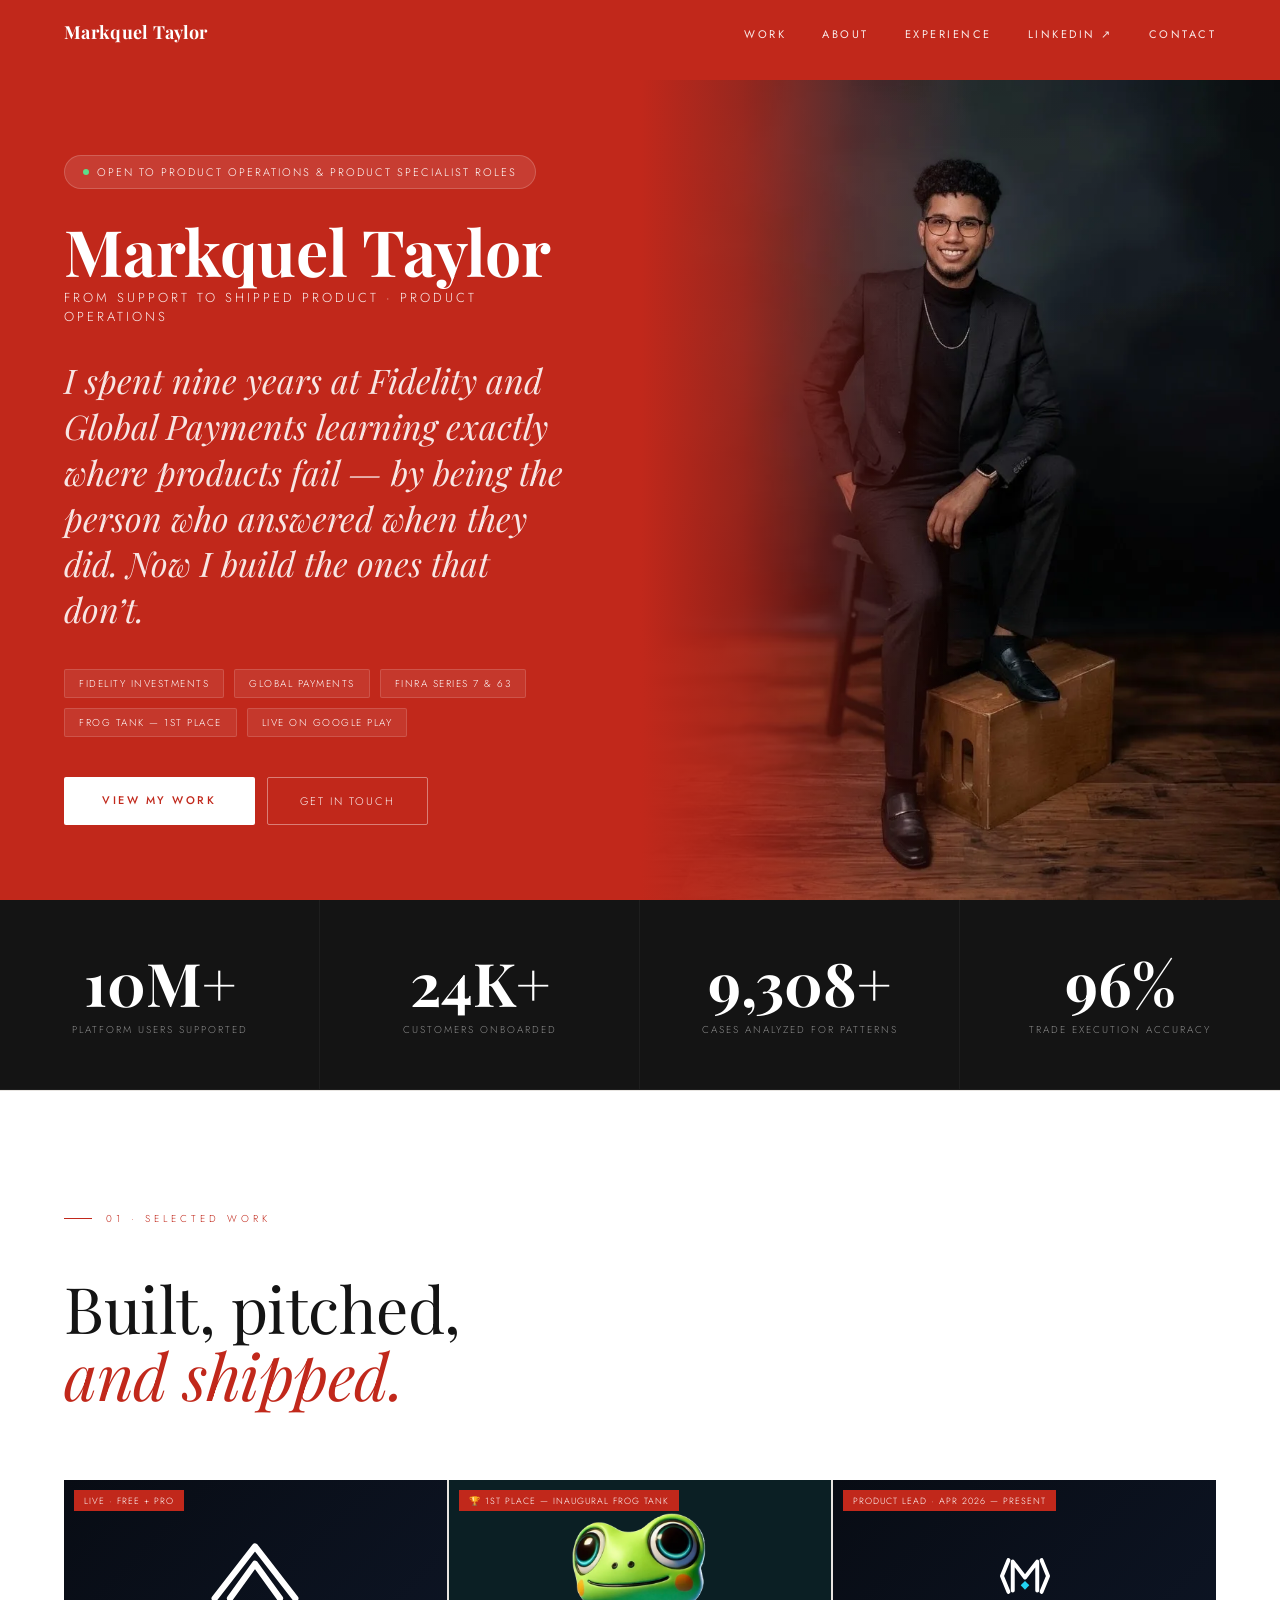
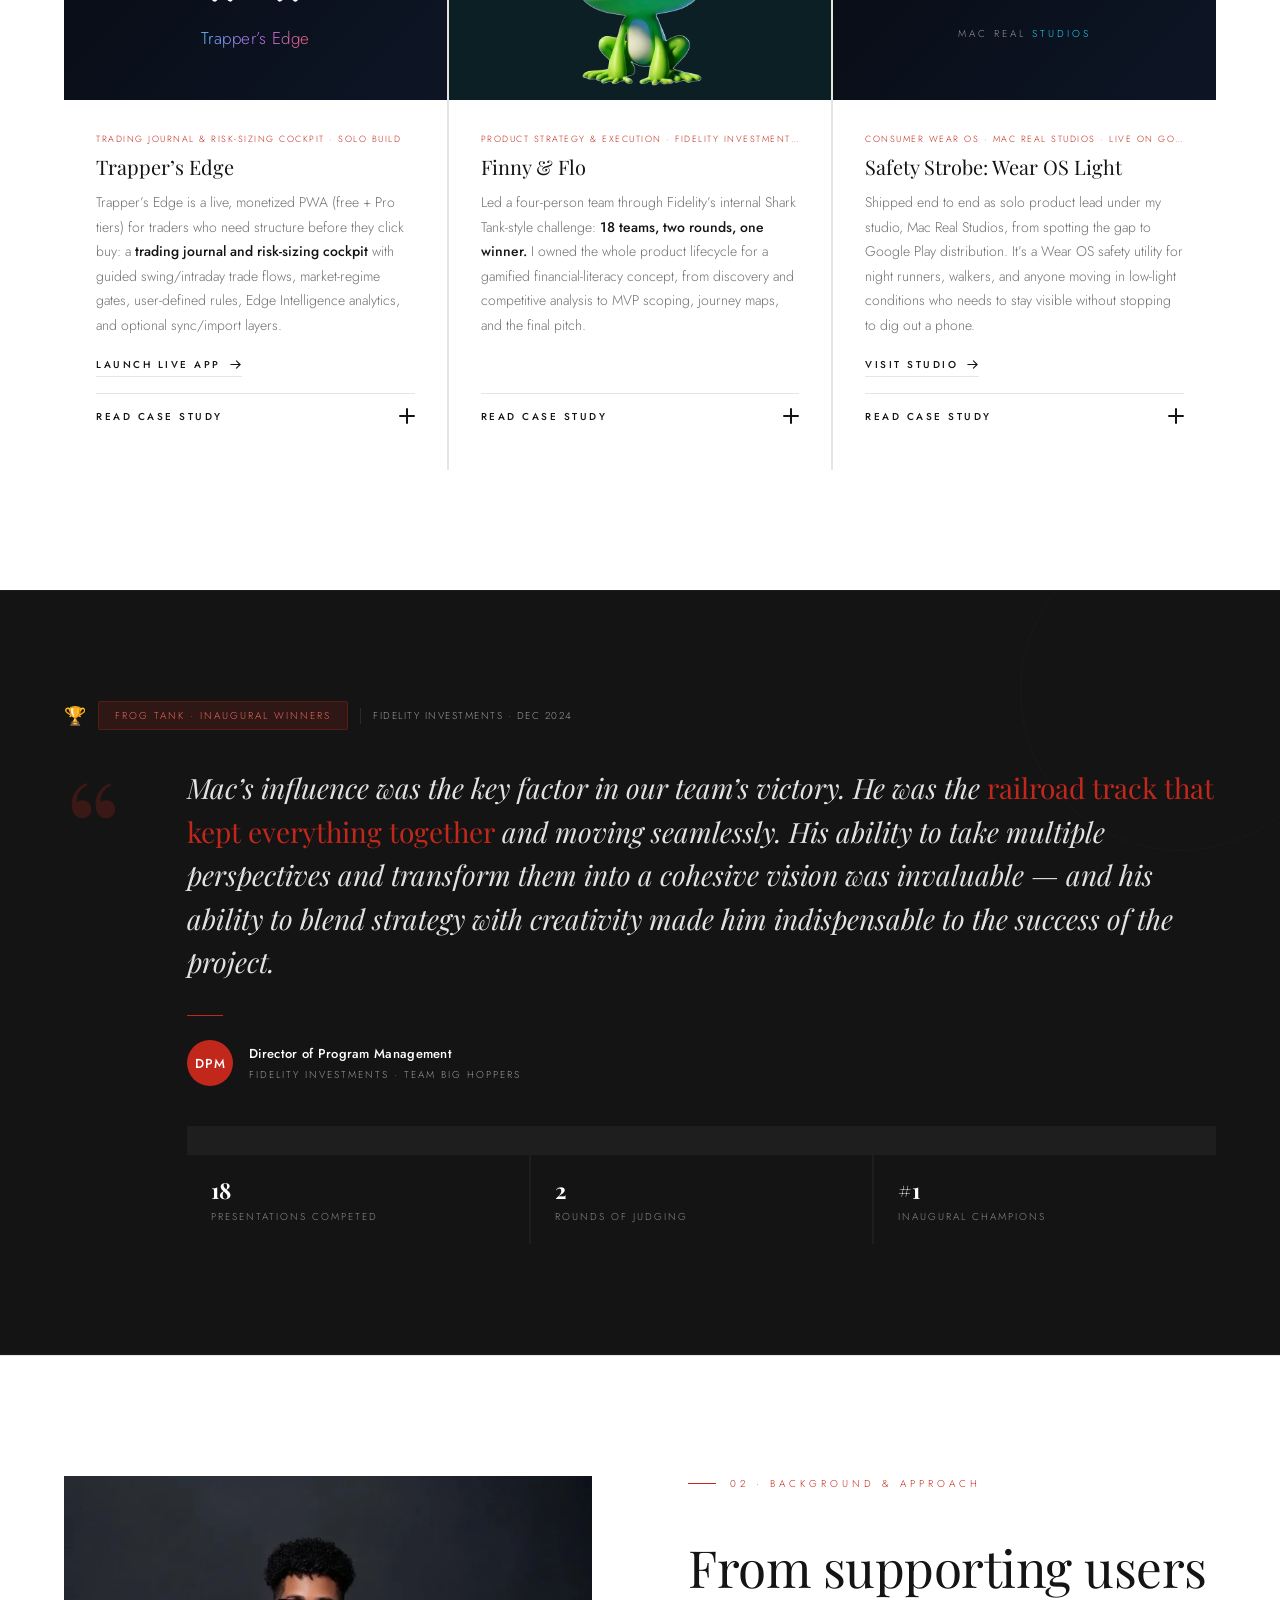
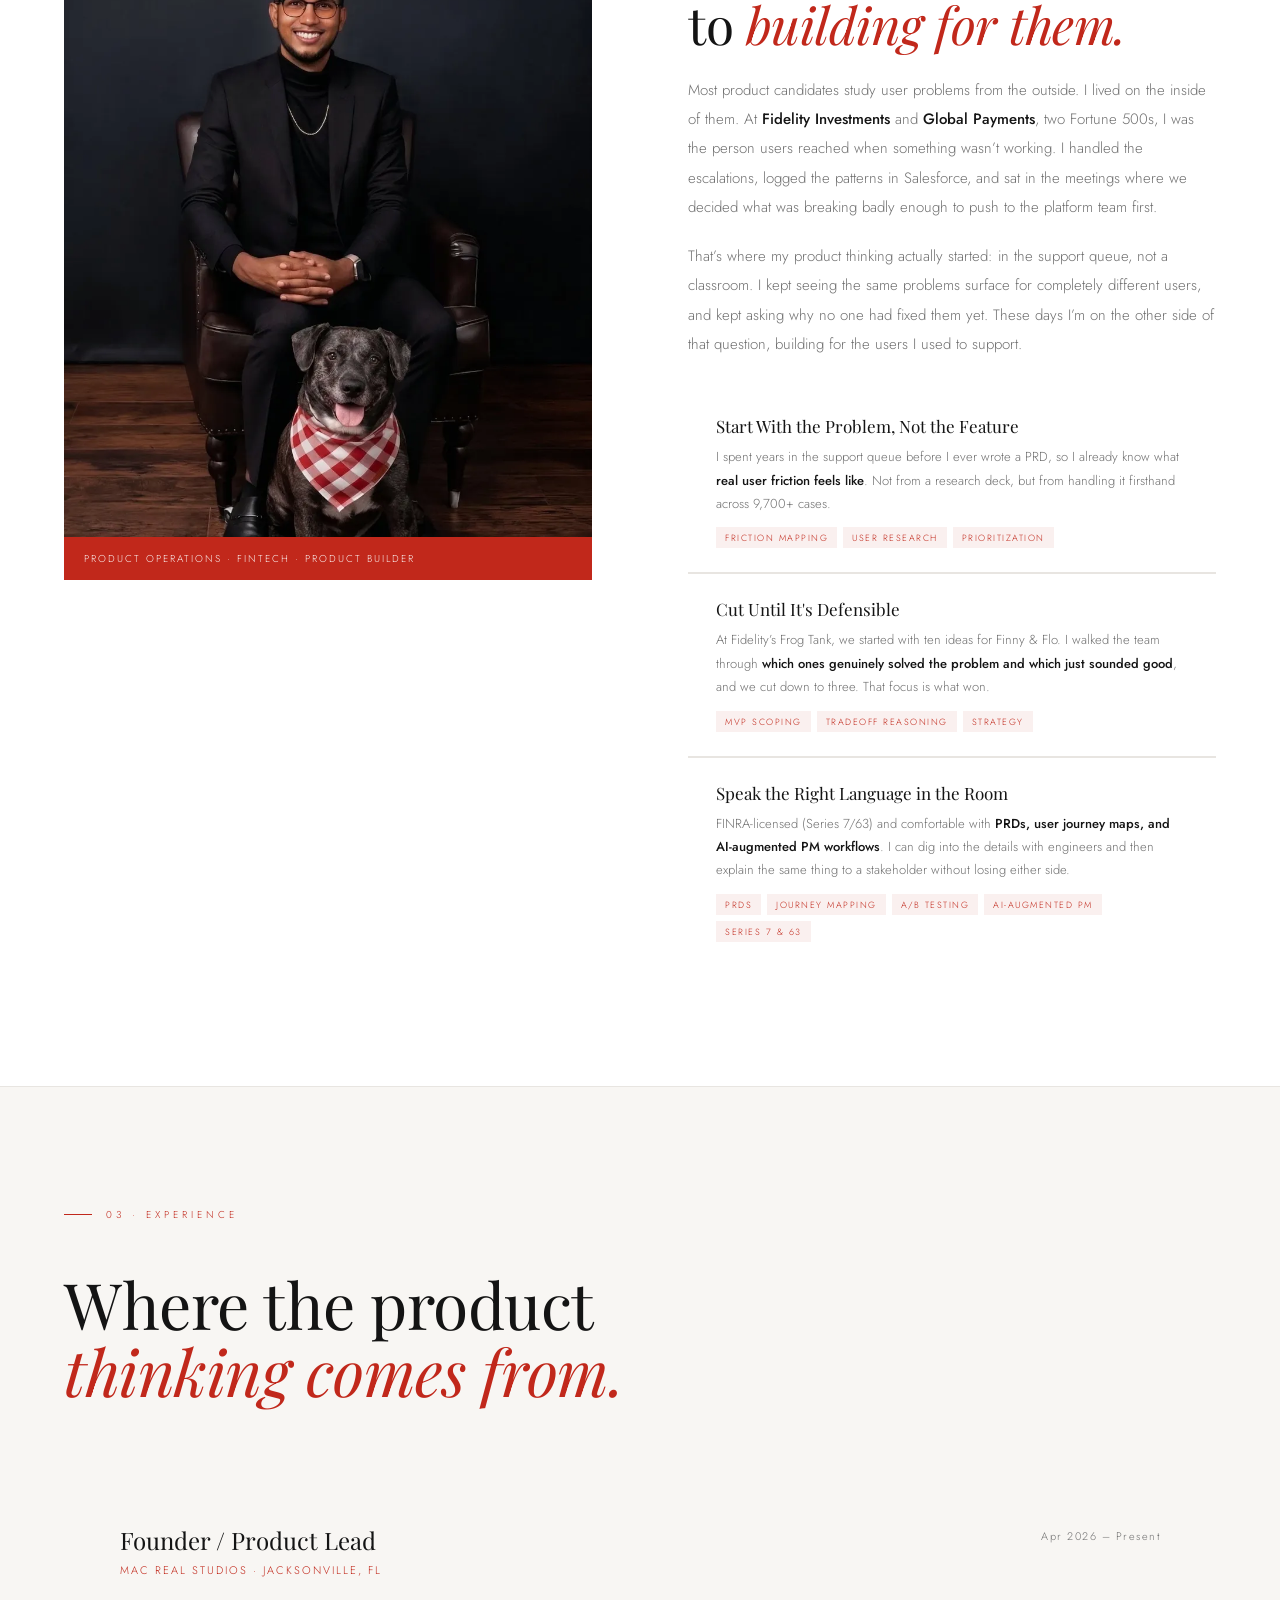
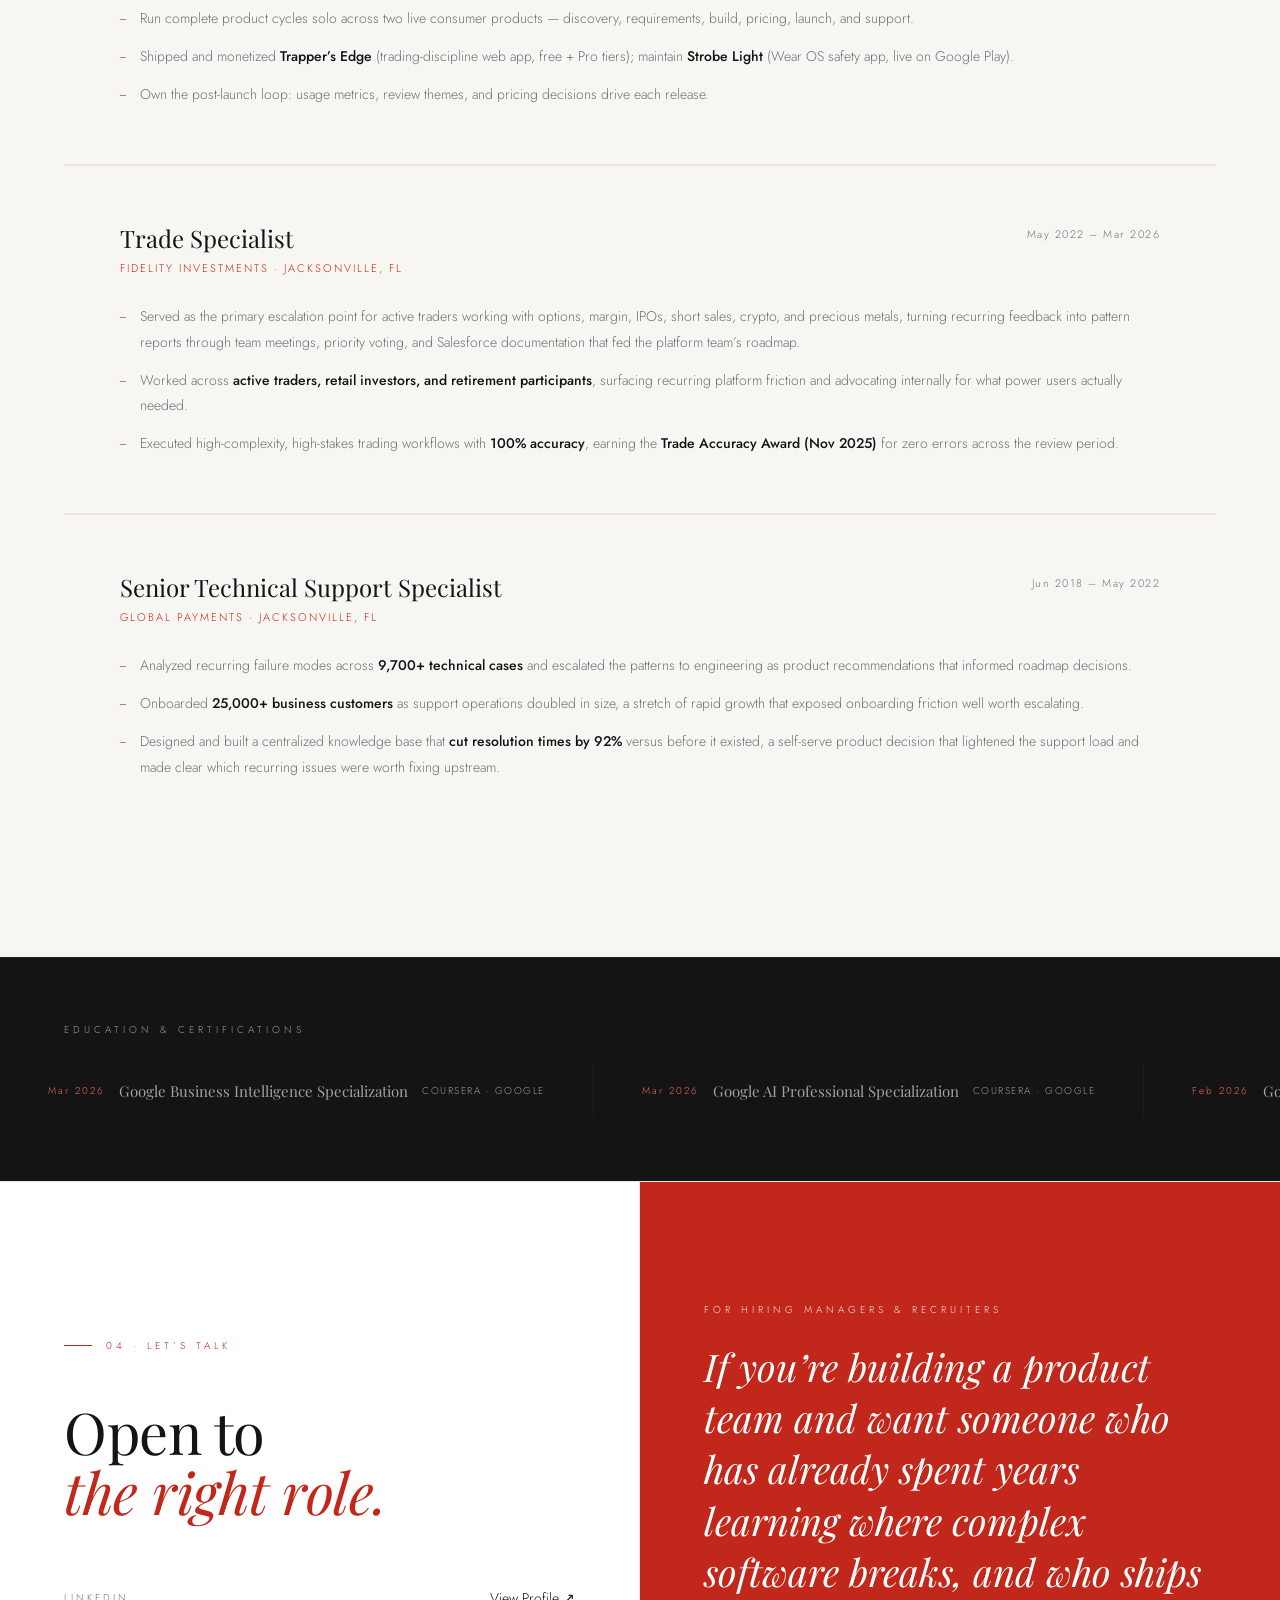
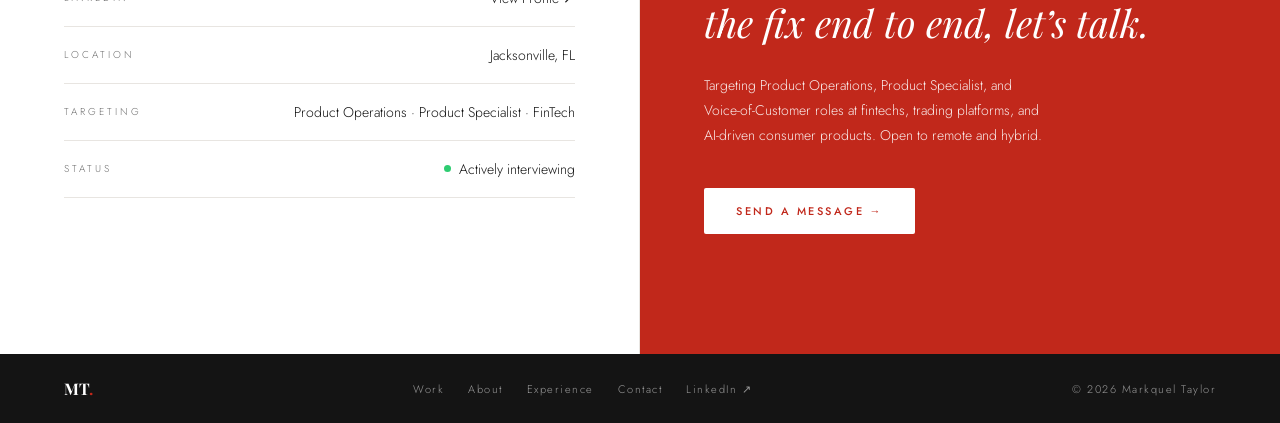
==== commit 615f8c89: "fix: accessibility, performance, and SEO overhaul - WCAG AA contrast across hero, testimonial, certs" ====
--- a/index.html
+++ b/index.html
@@ -9,19 +9,37 @@
 <meta property="og:description" content="Nine years at Fidelity and Global Payments learning where products fail. Now I build the ones that don't. FINRA Series 7 & 63 · Frog Tank 1st Place.">
 <meta property="og:type" content="website">
 <meta property="og:url" content="https://markqueltaylor.com">
-<meta property="og:image" content="https://markqueltaylor.com/assets/images/profile.png">
+<meta property="og:image" content="https://markqueltaylor.com/assets/images/og-image.jpg">
+<meta property="og:image:width" content="1200">
+<meta property="og:image:height" content="630">
+<meta property="og:image:alt" content="Markquel Taylor — Product Operations">
+<meta name="twitter:card" content="summary_large_image">
+<meta name="twitter:title" content="Markquel Taylor — From support to shipped product · Product Operations">
+<meta name="twitter:description" content="Nine years at Fidelity and Global Payments learning where products fail. Now I build the ones that don't. FINRA Series 7 & 63 · Frog Tank 1st Place.">
+<meta name="twitter:image" content="https://markqueltaylor.com/assets/images/og-image.jpg">
+<link rel="canonical" href="https://markqueltaylor.com/">
 <title>Markquel Taylor — Product Operations</title>
 <link rel="icon" href="data:image/svg+xml,<svg xmlns='http://www.w3.org/2000/svg' viewBox='0 0 100 100'><rect width='100' height='100' rx='16' fill='%23c1281b'/><text y='.9em' font-size='58' font-family='Georgia,serif' font-weight='bold' fill='white' x='50%' text-anchor='middle' dominant-baseline='middle' dy='.05em'>MT</text></svg>">
 <link rel="preconnect" href="https://fonts.googleapis.com">
 <link rel="preconnect" href="https://fonts.gstatic.com" crossorigin>
-<link href="https://fonts.googleapis.com/css2?family=Playfair+Display:ital,wght@0,400;0,700;1,400&family=Jost:wght@300;400;500&display=swap" rel="stylesheet">
+<link rel="preload" as="style" href="https://fonts.googleapis.com/css2?family=Playfair+Display:ital,wght@0,400;0,700;1,400&family=Jost:wght@300;400;500&display=swap">
+<link href="https://fonts.googleapis.com/css2?family=Playfair+Display:ital,wght@0,400;0,700;1,400&family=Jost:wght@300;400;500&display=swap" rel="stylesheet" media="print" onload="this.media='all'">
+<noscript><link href="https://fonts.googleapis.com/css2?family=Playfair+Display:ital,wght@0,400;0,700;1,400&family=Jost:wght@300;400;500&display=swap" rel="stylesheet"></noscript>
+<link rel="preload" as="image" href="assets/images/profile.webp" fetchpriority="high">
+<noscript><style>.reveal{opacity:1!important;transform:none!important}</style></noscript>
+<script type="application/ld+json">
+{"@context":"https://schema.org","@type":"Person","name":"Markquel Taylor","url":"https://markqueltaylor.com","image":"https://markqueltaylor.com/assets/images/og-image.jpg","jobTitle":"Product Operations","address":{"@type":"PostalAddress","addressLocality":"Jacksonville","addressRegion":"FL","addressCountry":"US"},"sameAs":["https://www.linkedin.com/in/markqueltaylor"],"worksFor":{"@type":"Organization","name":"Mac Real Studios"},"knowsAbout":["Product Operations","FinTech","Trading Platforms","AI-Augmented Product Management"]}
+</script>
 <style>
-:root{--white:#ffffff;--cream:#f8f6f3;--ink:#141414;--gray:#8a8a8a;--line:#e8e5e1;--red:#c1281b;--red-deep:#a82217;--red-dim:#faf0ef;--sp-xl:120px;--sp-md:48px;--pad-x:clamp(20px,5vw,64px)}
+:root{--white:#ffffff;--cream:#f8f6f3;--ink:#141414;--gray:#707070;--gray-inv:#9a9a9a;--line:#e8e5e1;--red:#c1281b;--red-deep:#a82217;--red-on-dark:#e8695c;--red-dim:#faf0ef;--sp-xl:120px;--sp-md:48px;--pad-x:clamp(20px,5vw,64px)}
 *,*::before,*::after{box-sizing:border-box;margin:0;padding:0}
 html{scroll-behavior:smooth;font-size:16px;scroll-padding-top:80px;-webkit-text-size-adjust:100%;text-size-adjust:100%}
 body{background:var(--white);color:var(--ink);font-family:'Jost',sans-serif;font-weight:300;overflow-x:hidden;-webkit-font-smoothing:antialiased}
 img{max-width:100%;display:block}
 a{color:inherit}
+.sr-only{position:absolute;width:1px;height:1px;padding:0;margin:-1px;overflow:hidden;clip:rect(0,0,0,0);white-space:nowrap;border:0}
+.skip-link{position:fixed;top:-60px;left:16px;z-index:300;background:var(--ink);color:var(--white);padding:12px 20px;font-size:12px;letter-spacing:1.5px;text-transform:uppercase;text-decoration:none;border-radius:2px;transition:top .2s}
+.skip-link:focus{top:16px}
 
 /* NAV */
 nav{position:fixed;top:0;left:0;right:0;z-index:200;display:flex;justify-content:space-between;align-items:center;padding:20px var(--pad-x);transition:background .35s,box-shadow .35s}
@@ -31,7 +49,7 @@
 .nav-logo em{font-style:normal;color:var(--white);transition:color .35s ease}
 nav.scrolled .nav-logo em{color:var(--red)}
 .nav-links{display:flex;gap:36px;list-style:none;align-items:center}
-.nav-links a{font-size:11px;font-weight:400;letter-spacing:2.5px;text-transform:uppercase;text-decoration:none;color:rgba(255,255,255,.75);transition:color .3s}
+.nav-links a{font-size:11px;font-weight:400;letter-spacing:2.5px;text-transform:uppercase;text-decoration:none;color:rgba(255,255,255,.9);transition:color .3s}
 .nav-links a:hover{color:var(--white)}
 nav.scrolled .nav-links a{color:var(--gray)}
 nav.scrolled .nav-links a:hover{color:var(--red)}
@@ -41,8 +59,8 @@
 .nav-burger.open span:nth-child(1){transform:translateY(7px) rotate(45deg)}
 .nav-burger.open span:nth-child(2){opacity:0}
 .nav-burger.open span:nth-child(3){transform:translateY(-7px) rotate(-45deg)}
-.nav-drawer{display:none;position:fixed;inset:0;z-index:199;background:var(--white);flex-direction:column;justify-content:center;align-items:center;gap:36px;opacity:0;pointer-events:none;transition:opacity .3s}
-.nav-drawer.open{opacity:1;pointer-events:all}
+.nav-drawer{display:none;position:fixed;inset:0;z-index:199;background:var(--white);flex-direction:column;justify-content:center;align-items:center;gap:36px;opacity:0;visibility:hidden;pointer-events:none;transition:opacity .3s,visibility .3s}
+.nav-drawer.open{opacity:1;visibility:visible;pointer-events:all}
 .nav-drawer a{font-size:15px;letter-spacing:3px;text-transform:uppercase;color:var(--ink);text-decoration:none;font-weight:400;transition:color .2s}
 .nav-drawer a:hover{color:var(--red)}
 
@@ -50,17 +68,17 @@
 .hero{min-height:100svh;background:var(--red);display:grid;grid-template-columns:1fr 1fr;position:relative;overflow:hidden;padding-top:80px}
 
 .hero-left{display:flex;flex-direction:column;justify-content:center;padding:clamp(48px,8vh,96px) clamp(32px,5vw,80px) clamp(48px,8vh,96px) var(--pad-x);position:relative;z-index:1}
-.hero-badge{display:inline-flex;align-items:center;gap:8px;background:rgba(255,255,255,.1);border:1px solid rgba(255,255,255,.18);padding:8px 18px;border-radius:100px;font-size:11px;letter-spacing:2px;text-transform:uppercase;color:rgba(255,255,255,.65);margin-bottom:28px;width:fit-content;opacity:0;animation:rise .8s .2s forwards}
+.hero-badge{display:inline-flex;align-items:center;gap:8px;background:rgba(255,255,255,.1);border:1px solid rgba(255,255,255,.18);padding:8px 18px;border-radius:100px;font-size:11px;letter-spacing:2px;text-transform:uppercase;color:var(--white);margin-bottom:28px;width:fit-content;opacity:0;animation:rise .8s .2s forwards}
 .live-dot{width:6px;height:6px;border-radius:50%;background:#5dde8a;animation:pulse 2s infinite;flex-shrink:0}
 .hero-name{font-family:'Playfair Display',serif;font-size:clamp(36px,5vw,72px);font-weight:700;line-height:1.05;color:var(--white);margin-bottom:4px;opacity:0;animation:rise .8s .3s forwards}
-.hero-role{font-size:clamp(11px,1.3vw,13px);letter-spacing:3px;text-transform:uppercase;color:rgba(255,255,255,.5);margin-bottom:32px;opacity:0;animation:rise .8s .4s forwards}
+.hero-role{font-size:clamp(11px,1.3vw,13px);letter-spacing:3px;text-transform:uppercase;color:rgba(255,255,255,.92);margin-bottom:32px;opacity:0;animation:rise .8s .4s forwards}
 .hero-headline{font-family:'Playfair Display',serif;font-style:italic;font-weight:400;font-size:clamp(20px,2.8vw,34px);line-height:1.35;color:rgba(255,255,255,.88);margin-bottom:36px;opacity:0;animation:rise .8s .5s forwards;max-width:520px}
 .hero-proof{display:flex;flex-wrap:wrap;gap:10px;margin-bottom:40px;opacity:0;animation:rise .8s .6s forwards}
-.hero-proof-tag{font-size:10px;letter-spacing:1.5px;text-transform:uppercase;color:rgba(255,255,255,.55);background:rgba(255,255,255,.08);border:1px solid rgba(255,255,255,.14);padding:6px 14px;border-radius:2px}
+.hero-proof-tag{font-size:10px;letter-spacing:1.5px;text-transform:uppercase;color:var(--white);background:rgba(255,255,255,.08);border:1px solid rgba(255,255,255,.14);padding:6px 14px;border-radius:2px}
 .hero-actions{display:flex;gap:12px;flex-wrap:wrap;opacity:0;animation:rise .8s .7s forwards}
 .btn-solid{background:var(--white);color:var(--red);padding:15px clamp(24px,3vw,40px);font-size:11px;font-weight:500;letter-spacing:2.5px;text-transform:uppercase;text-decoration:none;border-radius:2px;transition:background .2s,color .2s}
 .btn-solid:hover{background:var(--ink);color:var(--white)}
-.btn-outline{border:1px solid rgba(255,255,255,.3);color:rgba(255,255,255,.75);padding:15px clamp(20px,2.5vw,36px);font-size:11px;letter-spacing:2px;text-transform:uppercase;text-decoration:none;border-radius:2px;transition:border-color .2s,color .2s}
+.btn-outline{border:1px solid rgba(255,255,255,.4);color:rgba(255,255,255,.95);padding:15px clamp(20px,2.5vw,36px);font-size:11px;letter-spacing:2px;text-transform:uppercase;text-decoration:none;border-radius:2px;transition:border-color .2s,color .2s}
 .btn-outline:hover{border-color:rgba(255,255,255,.7);color:var(--white)}
 .hero-right{position:relative;display:flex;align-items:flex-end;justify-content:center;overflow:hidden;opacity:0;animation:fadeIn 1s .4s forwards}
 .hero-photo{width:100%;height:100%;object-fit:cover;object-position:center top;display:block}
@@ -105,9 +123,10 @@
 .proj-accordion-icon::before{width:16px;height:2px;top:7px;left:0}
 .proj-accordion-icon::after{width:2px;height:16px;top:0;left:7px}
 .proj-accordion-toggle.open .proj-accordion-icon::after{transform:rotate(90deg);opacity:0}
-.proj-accordion-body{max-height:0;overflow:hidden;transition:max-height .45s ease}
-.proj-accordion-body.open{max-height:2200px}
-.proj-accordion-inner{padding:20px 0 8px}
+.proj-accordion-body{display:grid;grid-template-rows:0fr;transition:grid-template-rows .45s ease}
+.proj-accordion-body.open{grid-template-rows:1fr}
+.proj-accordion-inner{padding:0;min-height:0;overflow:hidden;transition:padding .45s ease}
+.proj-accordion-body.open .proj-accordion-inner{padding:20px 0 8px}
 .acc-section{margin-bottom:24px}
 .acc-section:last-child{margin-bottom:0}
 .acc-label{font-size:9px;letter-spacing:3px;text-transform:uppercase;color:var(--red);margin-bottom:10px;display:flex;align-items:center;gap:10px}
@@ -131,9 +150,9 @@
 .testimonial-wrap::before{content:'';position:absolute;top:-60px;right:-60px;width:320px;height:320px;border-radius:50%;border:1px solid rgba(193,40,27,.08);pointer-events:none}
 .testi-context{display:flex;align-items:center;gap:12px;margin-bottom:36px;flex-wrap:wrap}
 .testi-trophy{font-size:18px}
-.testi-badge-pill{background:rgba(193,40,27,.15);border:1px solid rgba(193,40,27,.3);padding:6px 16px;font-size:10px;letter-spacing:2px;text-transform:uppercase;color:var(--red);border-radius:2px}
+.testi-badge-pill{background:rgba(193,40,27,.15);border:1px solid rgba(193,40,27,.3);padding:6px 16px;font-size:10px;letter-spacing:2px;text-transform:uppercase;color:var(--red-on-dark);border-radius:2px}
 .testi-context-divider{width:1px;height:16px;background:#2a2a2a}
-.testi-context-detail{font-size:10px;letter-spacing:1.5px;text-transform:uppercase;color:#444}
+.testi-context-detail{font-size:10px;letter-spacing:1.5px;text-transform:uppercase;color:var(--gray-inv)}
 .testi-body{display:grid;grid-template-columns:auto 1fr;gap:clamp(32px,5vw,72px);align-items:start}
 .testi-mark{font-family:'Playfair Display',serif;font-size:clamp(80px,12vw,140px);line-height:.75;color:var(--red);opacity:.22;user-select:none;flex-shrink:0;margin-top:8px}
 .testi-quote{font-family:'Playfair Display',serif;font-style:italic;font-weight:400;font-size:clamp(18px,2.4vw,28px);line-height:1.55;color:rgba(255,255,255,.88);margin-bottom:32px}
@@ -142,7 +161,7 @@
 .testi-attribution{display:flex;align-items:center;gap:16px}
 .testi-avatar{width:46px;height:46px;border-radius:50%;background:var(--red);display:flex;align-items:center;justify-content:center;font-size:13px;font-weight:500;letter-spacing:1px;color:var(--white);flex-shrink:0;font-family:'Jost',sans-serif}
 .testi-name{font-size:13px;font-weight:500;color:var(--white);letter-spacing:.3px;margin-bottom:4px}
-.testi-role{font-size:10px;letter-spacing:2px;text-transform:uppercase;color:#555}
+.testi-role{font-size:10px;letter-spacing:2px;text-transform:uppercase;color:var(--gray-inv)}
 .testi-context-note{margin-top:40px;border-top:1px solid #1e1e1e;padding-top:28px;display:grid;grid-template-columns:repeat(3,1fr);gap:2px;background:#1e1e1e}
 .testi-stat{background:var(--ink);padding:20px 24px}
 .testi-stat-num{font-family:'Playfair Display',serif;font-size:22px;font-weight:700;color:var(--white);margin-bottom:4px}
@@ -155,7 +174,7 @@
 .about-photo-inner{width:100%;aspect-ratio:3/4;background:var(--cream);position:relative;overflow:hidden}
 .about-photo-inner img{width:100%;height:100%;object-fit:cover;object-position:center 10%;display:block;transition:transform .5s ease}
 .about-photo:hover .about-photo-inner img{transform:scale(1.03)}
-.about-photo-label{position:absolute;bottom:0;left:0;right:0;background:var(--red);padding:14px 20px;font-size:10px;letter-spacing:2px;text-transform:uppercase;color:rgba(255,255,255,.8)}
+.about-photo-label{position:absolute;bottom:0;left:0;right:0;background:var(--red);padding:14px 20px;font-size:10px;letter-spacing:2px;text-transform:uppercase;color:rgba(255,255,255,.92)}
 .about-photo-frame{position:absolute;top:16px;left:16px;right:-16px;bottom:-16px;border:1px solid var(--line);z-index:-1}
 .about-h{font-family:'Playfair Display',serif;font-weight:400;font-size:clamp(30px,4vw,52px);line-height:1.1;letter-spacing:-.5px;margin-bottom:24px}
 .about-h em{font-style:italic;color:var(--red)}
@@ -205,9 +224,9 @@
 .status-row{display:flex;align-items:center;gap:8px}
 .s-dot{width:7px;height:7px;border-radius:50%;background:#2ecc71;animation:pulse 2.5s infinite;flex-shrink:0}
 .contact-right{background:var(--red);padding:var(--sp-xl) var(--pad-x);display:flex;flex-direction:column;justify-content:center}
-.cr-eyebrow{font-size:10px;letter-spacing:4px;text-transform:uppercase;color:rgba(255,255,255,.4);margin-bottom:24px}
+.cr-eyebrow{font-size:10px;letter-spacing:4px;text-transform:uppercase;color:rgba(255,255,255,.88);margin-bottom:24px}
 .cr-headline{font-family:'Playfair Display',serif;font-style:italic;font-weight:400;font-size:clamp(22px,3vw,38px);line-height:1.35;color:var(--white);margin-bottom:24px}
-.cr-note{font-size:14px;line-height:1.8;color:rgba(255,255,255,.55);margin-bottom:40px;max-width:340px}
+.cr-note{font-size:14px;line-height:1.8;color:rgba(255,255,255,.9);margin-bottom:40px;max-width:340px}
 .btn-white{display:inline-flex;align-items:center;gap:12px;background:var(--white);color:var(--red);padding:15px 32px;font-size:11px;font-weight:500;letter-spacing:2.5px;text-transform:uppercase;text-decoration:none;width:fit-content;transition:background .2s,color .2s;border-radius:2px}
 .btn-white:hover{background:var(--ink);color:var(--white)}
 
@@ -216,9 +235,9 @@
 .foot-logo{font-family:'Playfair Display',serif;font-size:16px;font-weight:700;color:var(--white)}
 .foot-logo em{color:var(--red);font-style:normal}
 .foot-links{display:flex;gap:24px;flex-wrap:wrap}
-.foot-links a{font-size:11px;letter-spacing:1.5px;color:#444;text-decoration:none;transition:color .2s}
+.foot-links a{font-size:11px;letter-spacing:1.5px;color:var(--gray-inv);text-decoration:none;transition:color .2s}
 .foot-links a:hover{color:var(--white)}
-footer p{font-size:11px;letter-spacing:1.5px;color:#333}
+footer p{font-size:11px;letter-spacing:1.5px;color:var(--gray-inv)}
 
 /* REVEAL */
 .reveal{opacity:0;transform:translateY(24px);transition:opacity .85s ease,transform .85s ease}
@@ -293,22 +312,33 @@
 
 /* CERT TICKER */
 .cert-section{background:var(--ink);padding:clamp(40px,6vw,64px) 0;border-top:1px solid #1e1e1e;overflow:hidden}
-.cert-label{font-size:10px;letter-spacing:4px;text-transform:uppercase;color:#444;margin-bottom:28px;padding:0 var(--pad-x)}
+.cert-label{font-size:10px;letter-spacing:4px;text-transform:uppercase;color:var(--gray-inv);margin-bottom:28px;padding:0 var(--pad-x)}
 .cert-ticker-wrap{overflow:hidden}
 .cert-ticker{display:flex;width:max-content;animation:tickerScroll 36s linear infinite}
 .cert-ticker:hover{animation-play-state:paused}
 .cert-item{display:flex;align-items:center;gap:14px;padding:16px clamp(24px,4vw,48px);border-right:1px solid #1e1e1e;white-space:nowrap}
-.cert-item-year{font-size:10px;letter-spacing:2px;color:var(--red)}
+.cert-item-year{font-size:10px;letter-spacing:2px;color:var(--red-on-dark)}
 .cert-item-name{font-family:'Playfair Display',serif;font-size:15px;font-weight:400;color:rgba(255,255,255,.6)}
-.cert-item-org{font-size:10px;letter-spacing:1.5px;color:#444;text-transform:uppercase}
+.cert-item-org{font-size:10px;letter-spacing:1.5px;color:var(--gray-inv);text-transform:uppercase}
 @keyframes tickerScroll{from{transform:translateX(0)}to{transform:translateX(-50%)}}
+
+/* REDUCED MOTION */
+@media (prefers-reduced-motion:reduce){
+  html{scroll-behavior:auto}
+  *,*::before,*::after{animation-duration:.01ms!important;animation-iteration-count:1!important;transition-duration:.01ms!important}
+  .hero-badge,.hero-name,.hero-role,.hero-headline,.hero-proof,.hero-actions,.hero-right{opacity:1;animation:none}
+  .reveal{opacity:1;transform:none}
+  .cert-ticker{animation:none}
+}
 </style>
 </head>
 <body>
 
+<a class="skip-link" href="#main">Skip to content</a>
+
 <!-- NAV -->
 <nav id="nav" role="navigation" aria-label="Main navigation">
-  <a href="#" class="nav-logo" aria-label="Home">Markquel <em>Taylor</em></a>
+  <a href="#" class="nav-logo">Markquel <em>Taylor</em></a>
   <ul class="nav-links" role="list">
     <li><a href="#projects">Work</a></li>
     <li><a href="#about">About</a></li>
@@ -322,7 +352,7 @@
 </nav>
 
 <!-- MOBILE DRAWER -->
-<div class="nav-drawer" id="drawer" role="dialog" aria-label="Navigation menu">
+<div class="nav-drawer" id="drawer" role="dialog" aria-modal="true" aria-label="Navigation menu">
   <a href="#projects" onclick="closeDrawer()">Work</a>
   <a href="#about" onclick="closeDrawer()">About</a>
   <a href="#experience" onclick="closeDrawer()">Experience</a>
@@ -330,6 +360,7 @@
   <a href="https://www.linkedin.com/in/markqueltaylor" target="_blank" rel="noopener noreferrer">LinkedIn &#x2197;</a>
 </div>
 
+<main id="main">
 <!-- HERO -->
 <section class="hero" aria-label="Introduction">
   <div class="hero-left">
@@ -350,14 +381,14 @@
     </div>
   </div>
   <div class="hero-right">
-    <img src="assets/images/profile.png" alt="Markquel Taylor" class="hero-photo" loading="eager">
+    <img src="assets/images/profile.webp" alt="Markquel Taylor" class="hero-photo" width="912" height="1147" loading="eager" fetchpriority="high">
     <div class="hero-photo-overlay"></div>
   </div>
 </section>
 
 <!-- STATS BAR -->
 <div class="stats-bar" role="region" aria-label="Key metrics">
-  <div class="stat-cell"><div class="stat-number"><span class="counter" data-target="10" data-format="10M+">0</span></div><div class="stat-label">User Platform Supported</div></div>
+  <div class="stat-cell"><div class="stat-number"><span class="counter" data-target="10" data-format="10M+">0</span></div><div class="stat-label">Platform Users Supported</div></div>
   <div class="stat-cell"><div class="stat-number"><span class="counter" data-target="25000" data-format="25K+">0</span></div><div class="stat-label">Customers Onboarded</div></div>
   <div class="stat-cell"><div class="stat-number"><span class="counter" data-target="9700" data-format="9,700+">0</span></div><div class="stat-label">Cases Analyzed for Patterns</div></div>
   <div class="stat-cell"><div class="stat-number"><span class="counter" data-target="100" data-format="100%">0</span></div><div class="stat-label">Trade Execution Accuracy</div></div>
@@ -432,7 +463,7 @@
     <div class="proj-card reveal d1">
       <div class="proj-img proj-finny" style="padding:0;overflow:hidden;position:relative;">
         <div style="background-color:#0b1f24;width:100%;height:100%;display:flex;align-items:center;justify-content:center;position:absolute;inset:0;">
-          <img src="assets/images/finny-flo.png" alt="Finny &amp; Flo" style="width:100%;height:100%;object-fit:contain;object-position:center;display:block;">
+          <img src="assets/images/finny-flo.webp" alt="Finny &amp; Flo" width="640" height="640" loading="lazy" style="width:100%;height:100%;object-fit:contain;object-position:center;display:block;">
         </div>
         <div class="proj-badge">&#x1F3C6; 1st Place &mdash; Inaugural Frog Tank</div>
       </div>
@@ -552,7 +583,7 @@
   <div class="about-grid">
     <div class="about-photo reveal">
       <div class="about-photo-inner">
-        <img src="assets/images/about.jpg" alt="Markquel Taylor" loading="lazy" style="object-position:center 10%;">
+        <img src="assets/images/about.webp" alt="Markquel Taylor" width="900" height="1332" loading="lazy" style="object-position:center 10%;">
         <div class="about-photo-label">Product Operations &middot; FinTech &middot; Product Builder</div>
       </div>
       <div class="about-photo-frame"></div>
@@ -628,8 +659,17 @@
 </section>
 
 <!-- CERT TICKER -->
-<div class="cert-section" aria-label="Education &amp; Certifications">
+<div class="cert-section" role="region" aria-label="Education &amp; Certifications">
   <div class="cert-label">Education &amp; Certifications</div>
+  <ul class="sr-only">
+    <li>Google Business Intelligence Specialization — Coursera / Google, March 2026</li>
+    <li>Google AI Professional Specialization — Coursera / Google, March 2026</li>
+    <li>Google Prompting Essentials — Coursera / Google, February 2026</li>
+    <li>IBM Product Management Professional Certificate — Coursera / IBM, December 2025</li>
+    <li>AI for Work and Life — University of North Florida, November 2025</li>
+    <li>FINRA Series 7, Series 63, and SIE — September 2022</li>
+    <li>Android Development Nanodegree — Udacity, October 2018</li>
+  </ul>
   <div class="cert-ticker-wrap" aria-hidden="true">
     <div class="cert-ticker">
       <div class="cert-item"><span class="cert-item-year">Mar 2026</span><span class="cert-item-name">Google Business Intelligence Specialization</span><span class="cert-item-org">Coursera &middot; Google</span></div>
@@ -681,6 +721,7 @@
     <a href="/cdn-cgi/l/email-protection#2c4f4340404d4e5b455844414d4f6c4b414d4540024f4341" class="btn-white">Send a Message &rarr;</a>
   </div>
 </section>
+</main>
 
 <!-- FOOTER -->
 <footer>
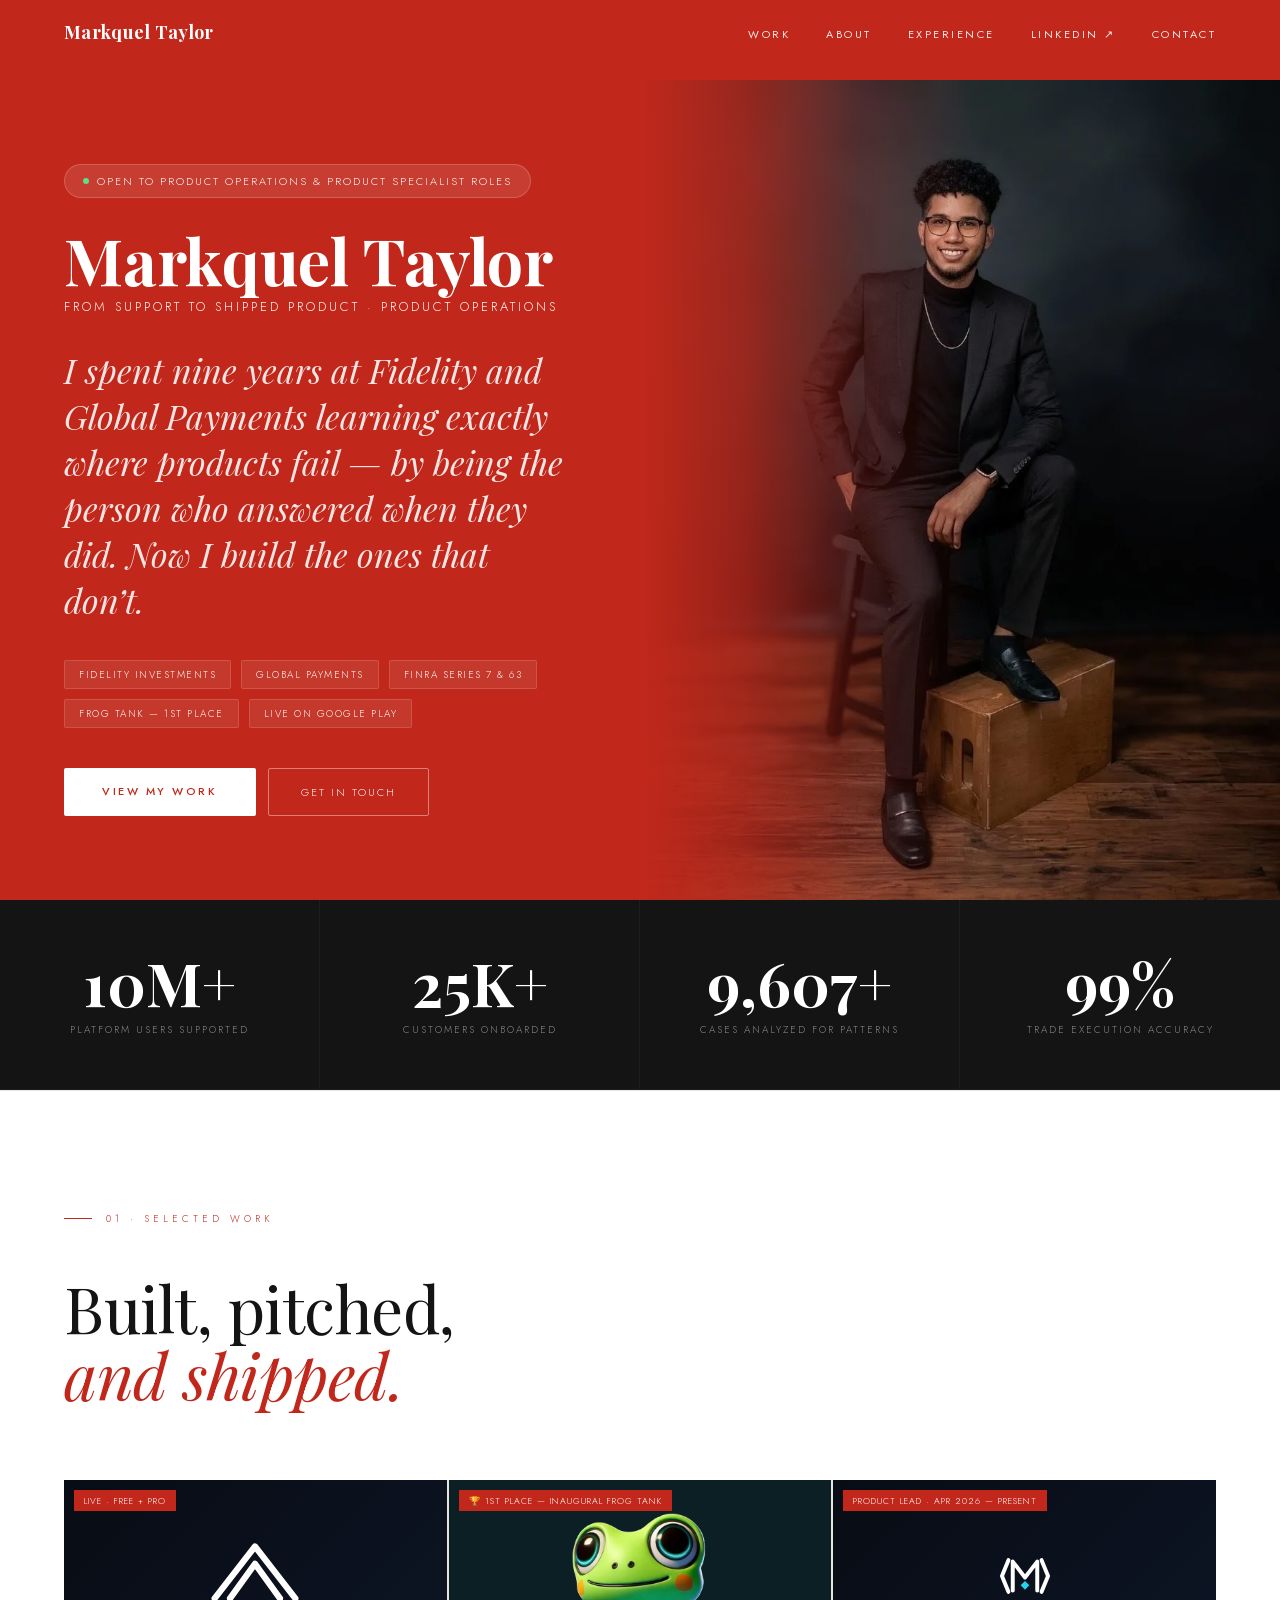
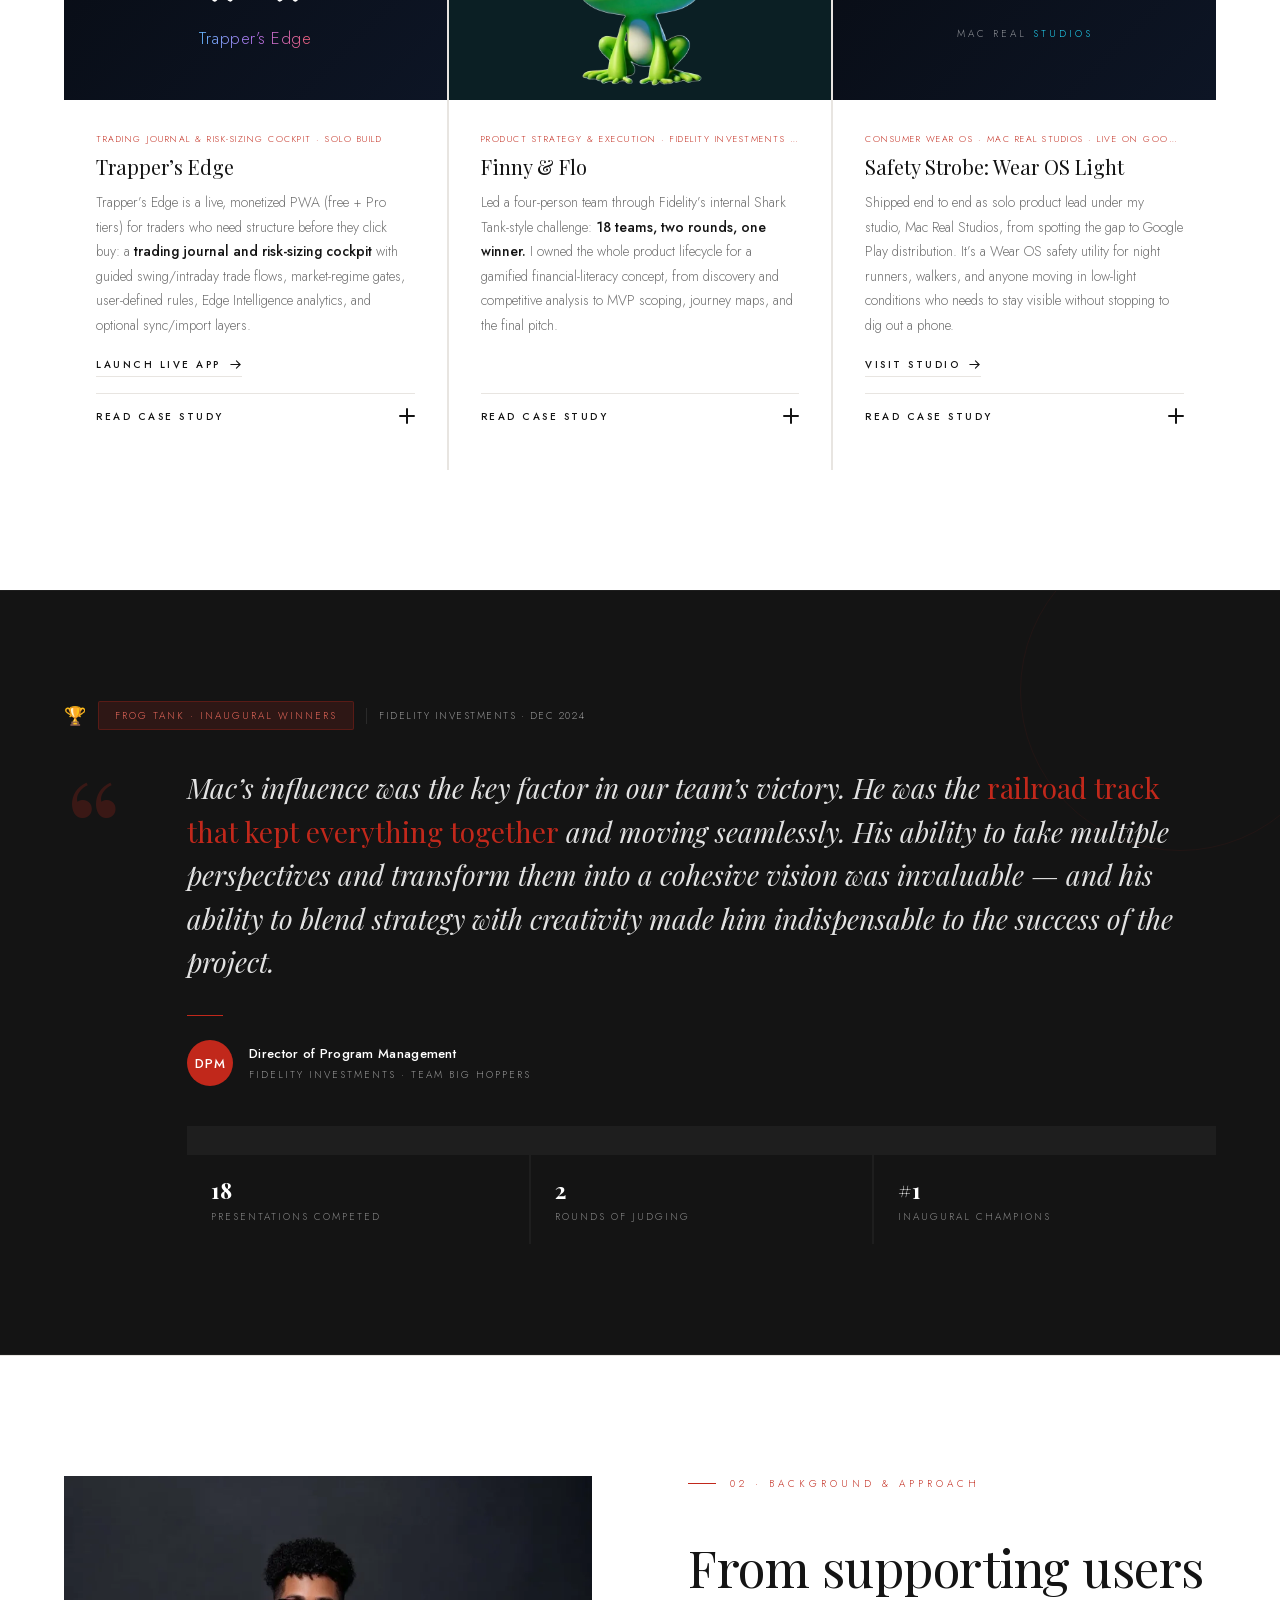
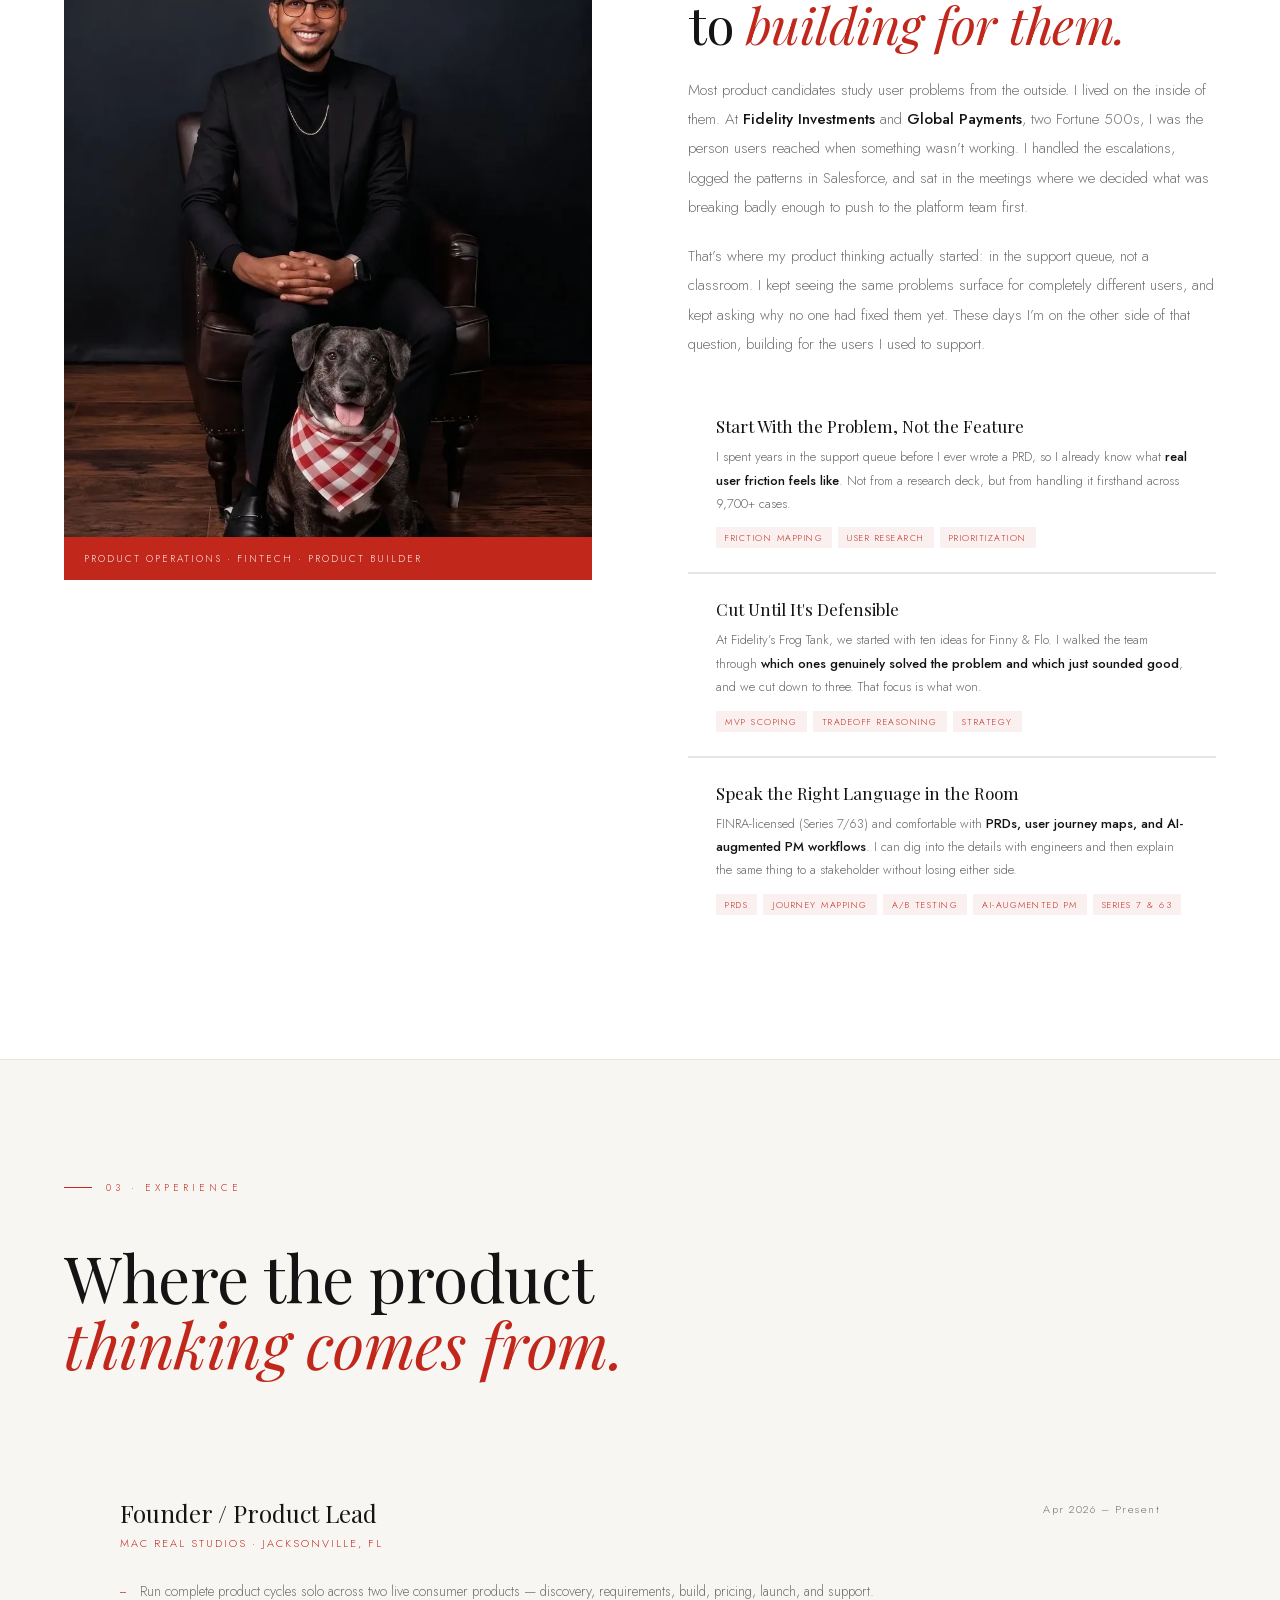
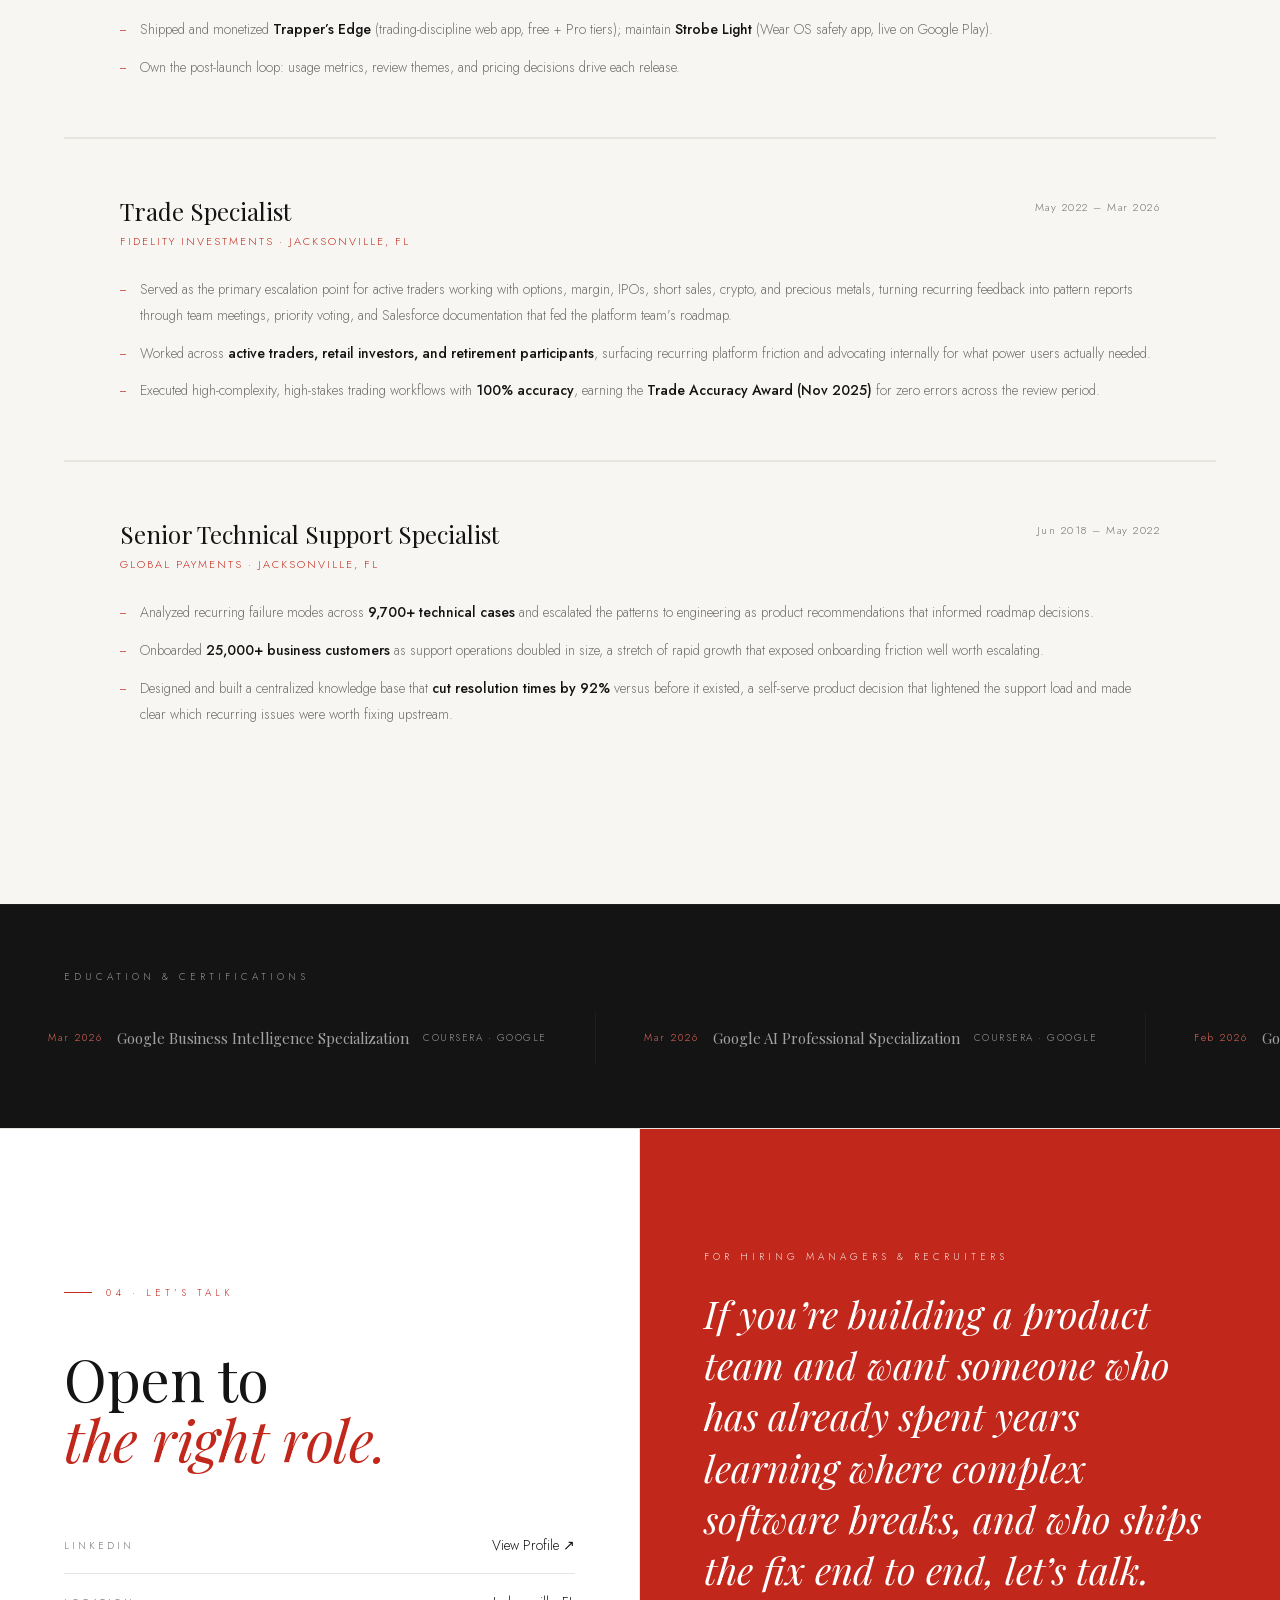
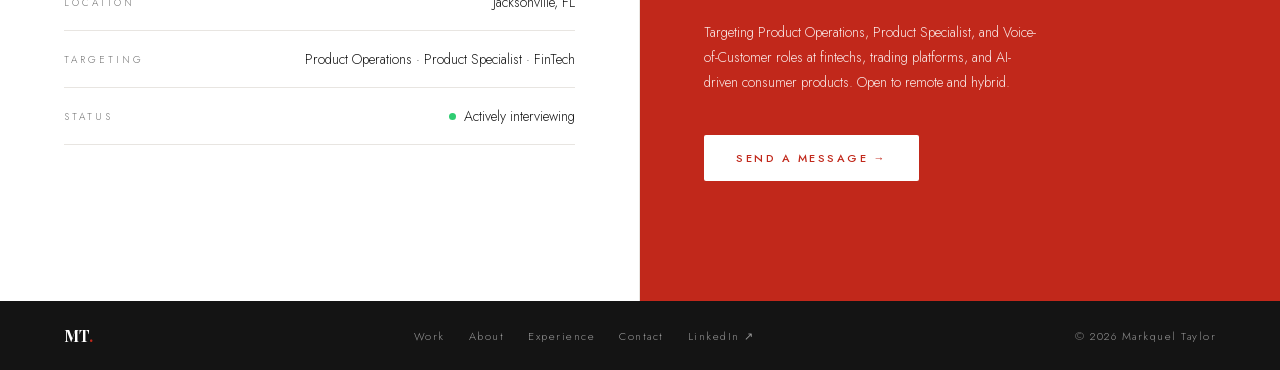
==== commit 9cb48592: "perf: self-host fonts to cut LCP font round-trips Replace Google Fonts CDN links with same-origin wo" ====
--- a/index.html
+++ b/index.html
@@ -20,17 +20,28 @@
 <link rel="canonical" href="https://markqueltaylor.com/">
 <title>Markquel Taylor — Product Operations</title>
 <link rel="icon" href="data:image/svg+xml,<svg xmlns='http://www.w3.org/2000/svg' viewBox='0 0 100 100'><rect width='100' height='100' rx='16' fill='%23c1281b'/><text y='.9em' font-size='58' font-family='Georgia,serif' font-weight='bold' fill='white' x='50%' text-anchor='middle' dominant-baseline='middle' dy='.05em'>MT</text></svg>">
-<link rel="preconnect" href="https://fonts.googleapis.com">
-<link rel="preconnect" href="https://fonts.gstatic.com" crossorigin>
-<link rel="preload" as="style" href="https://fonts.googleapis.com/css2?family=Playfair+Display:ital,wght@0,400;0,700;1,400&family=Jost:wght@300;400;500&display=swap">
-<link href="https://fonts.googleapis.com/css2?family=Playfair+Display:ital,wght@0,400;0,700;1,400&family=Jost:wght@300;400;500&display=swap" rel="stylesheet" media="print" onload="this.media='all'">
-<noscript><link href="https://fonts.googleapis.com/css2?family=Playfair+Display:ital,wght@0,400;0,700;1,400&family=Jost:wght@300;400;500&display=swap" rel="stylesheet"></noscript>
+<link rel="preload" as="font" type="font/woff2" href="/assets/fonts/jost-v20-92zatBhPNqw73oTd4jQmfxI.woff2" crossorigin>
+<link rel="preload" as="font" type="font/woff2" href="/assets/fonts/playfairdisplay-v40-nuFiD-vYSZviVYUb_rj3ij__anPXDTzYgEM86xQ.woff2" crossorigin>
+<link rel="preload" as="font" type="font/woff2" href="/assets/fonts/playfairdisplay-v40-nuFRD-vYSZviVYUb_rj3ij__anPXDTnCjmHKM4nYO7KN_qiTXtHA-X-uE0qEEw.woff2" crossorigin>
 <link rel="preload" as="image" href="assets/images/profile.webp" fetchpriority="high">
 <noscript><style>.reveal{opacity:1!important;transform:none!important}</style></noscript>
 <script type="application/ld+json">
 {"@context":"https://schema.org","@type":"Person","name":"Markquel Taylor","url":"https://markqueltaylor.com","image":"https://markqueltaylor.com/assets/images/og-image.jpg","jobTitle":"Product Operations","address":{"@type":"PostalAddress","addressLocality":"Jacksonville","addressRegion":"FL","addressCountry":"US"},"sameAs":["https://www.linkedin.com/in/markqueltaylor"],"worksFor":{"@type":"Organization","name":"Mac Real Studios"},"knowsAbout":["Product Operations","FinTech","Trading Platforms","AI-Augmented Product Management"]}
 </script>
 <style>
+/* Self-hosted fonts (Google Fonts latin/latin-ext subsets) */
+@font-face{font-family:'Jost';font-style:normal;font-weight:300;font-display:swap;src:url(/assets/fonts/jost-v20-92zatBhPNqw73ord4jQmfxIC7w.woff2) format('woff2');unicode-range:U+0100-02BA,U+02BD-02C5,U+02C7-02CC,U+02CE-02D7,U+02DD-02FF,U+0304,U+0308,U+0329,U+1D00-1DBF,U+1E00-1E9F,U+1EF2-1EFF,U+2020,U+20A0-20AB,U+20AD-20C0,U+2113,U+2C60-2C7F,U+A720-A7FF}
+@font-face{font-family:'Jost';font-style:normal;font-weight:300;font-display:swap;src:url(/assets/fonts/jost-v20-92zatBhPNqw73oTd4jQmfxI.woff2) format('woff2');unicode-range:U+0000-00FF,U+0131,U+0152-0153,U+02BB-02BC,U+02C6,U+02DA,U+02DC,U+0304,U+0308,U+0329,U+2000-206F,U+20AC,U+2122,U+2191,U+2193,U+2212,U+2215,U+FEFF,U+FFFD}
+@font-face{font-family:'Jost';font-style:normal;font-weight:400;font-display:swap;src:url(/assets/fonts/jost-v20-92zatBhPNqw73ord4jQmfxIC7w.woff2) format('woff2');unicode-range:U+0100-02BA,U+02BD-02C5,U+02C7-02CC,U+02CE-02D7,U+02DD-02FF,U+0304,U+0308,U+0329,U+1D00-1DBF,U+1E00-1E9F,U+1EF2-1EFF,U+2020,U+20A0-20AB,U+20AD-20C0,U+2113,U+2C60-2C7F,U+A720-A7FF}
+@font-face{font-family:'Jost';font-style:normal;font-weight:400;font-display:swap;src:url(/assets/fonts/jost-v20-92zatBhPNqw73oTd4jQmfxI.woff2) format('woff2');unicode-range:U+0000-00FF,U+0131,U+0152-0153,U+02BB-02BC,U+02C6,U+02DA,U+02DC,U+0304,U+0308,U+0329,U+2000-206F,U+20AC,U+2122,U+2191,U+2193,U+2212,U+2215,U+FEFF,U+FFFD}
+@font-face{font-family:'Jost';font-style:normal;font-weight:500;font-display:swap;src:url(/assets/fonts/jost-v20-92zatBhPNqw73ord4jQmfxIC7w.woff2) format('woff2');unicode-range:U+0100-02BA,U+02BD-02C5,U+02C7-02CC,U+02CE-02D7,U+02DD-02FF,U+0304,U+0308,U+0329,U+1D00-1DBF,U+1E00-1E9F,U+1EF2-1EFF,U+2020,U+20A0-20AB,U+20AD-20C0,U+2113,U+2C60-2C7F,U+A720-A7FF}
+@font-face{font-family:'Jost';font-style:normal;font-weight:500;font-display:swap;src:url(/assets/fonts/jost-v20-92zatBhPNqw73oTd4jQmfxI.woff2) format('woff2');unicode-range:U+0000-00FF,U+0131,U+0152-0153,U+02BB-02BC,U+02C6,U+02DA,U+02DC,U+0304,U+0308,U+0329,U+2000-206F,U+20AC,U+2122,U+2191,U+2193,U+2212,U+2215,U+FEFF,U+FFFD}
+@font-face{font-family:'Playfair Display';font-style:italic;font-weight:400;font-display:swap;src:url(/assets/fonts/playfairdisplay-v40-nuFRD-vYSZviVYUb_rj3ij__anPXDTnCjmHKM4nYO7KN_qiTXt_A-X-uE0qEE5Do.woff2) format('woff2');unicode-range:U+0100-02BA,U+02BD-02C5,U+02C7-02CC,U+02CE-02D7,U+02DD-02FF,U+0304,U+0308,U+0329,U+1D00-1DBF,U+1E00-1E9F,U+1EF2-1EFF,U+2020,U+20A0-20AB,U+20AD-20C0,U+2113,U+2C60-2C7F,U+A720-A7FF}
+@font-face{font-family:'Playfair Display';font-style:italic;font-weight:400;font-display:swap;src:url(/assets/fonts/playfairdisplay-v40-nuFRD-vYSZviVYUb_rj3ij__anPXDTnCjmHKM4nYO7KN_qiTXtHA-X-uE0qEEw.woff2) format('woff2');unicode-range:U+0000-00FF,U+0131,U+0152-0153,U+02BB-02BC,U+02C6,U+02DA,U+02DC,U+0304,U+0308,U+0329,U+2000-206F,U+20AC,U+2122,U+2191,U+2193,U+2212,U+2215,U+FEFF,U+FFFD}
+@font-face{font-family:'Playfair Display';font-style:normal;font-weight:400;font-display:swap;src:url(/assets/fonts/playfairdisplay-v40-nuFiD-vYSZviVYUb_rj3ij__anPXDTLYgEM86xRbPQ.woff2) format('woff2');unicode-range:U+0100-02BA,U+02BD-02C5,U+02C7-02CC,U+02CE-02D7,U+02DD-02FF,U+0304,U+0308,U+0329,U+1D00-1DBF,U+1E00-1E9F,U+1EF2-1EFF,U+2020,U+20A0-20AB,U+20AD-20C0,U+2113,U+2C60-2C7F,U+A720-A7FF}
+@font-face{font-family:'Playfair Display';font-style:normal;font-weight:400;font-display:swap;src:url(/assets/fonts/playfairdisplay-v40-nuFiD-vYSZviVYUb_rj3ij__anPXDTzYgEM86xQ.woff2) format('woff2');unicode-range:U+0000-00FF,U+0131,U+0152-0153,U+02BB-02BC,U+02C6,U+02DA,U+02DC,U+0304,U+0308,U+0329,U+2000-206F,U+20AC,U+2122,U+2191,U+2193,U+2212,U+2215,U+FEFF,U+FFFD}
+@font-face{font-family:'Playfair Display';font-style:normal;font-weight:700;font-display:swap;src:url(/assets/fonts/playfairdisplay-v40-nuFiD-vYSZviVYUb_rj3ij__anPXDTLYgEM86xRbPQ.woff2) format('woff2');unicode-range:U+0100-02BA,U+02BD-02C5,U+02C7-02CC,U+02CE-02D7,U+02DD-02FF,U+0304,U+0308,U+0329,U+1D00-1DBF,U+1E00-1E9F,U+1EF2-1EFF,U+2020,U+20A0-20AB,U+20AD-20C0,U+2113,U+2C60-2C7F,U+A720-A7FF}
+@font-face{font-family:'Playfair Display';font-style:normal;font-weight:700;font-display:swap;src:url(/assets/fonts/playfairdisplay-v40-nuFiD-vYSZviVYUb_rj3ij__anPXDTzYgEM86xQ.woff2) format('woff2');unicode-range:U+0000-00FF,U+0131,U+0152-0153,U+02BB-02BC,U+02C6,U+02DA,U+02DC,U+0304,U+0308,U+0329,U+2000-206F,U+20AC,U+2122,U+2191,U+2193,U+2212,U+2215,U+FEFF,U+FFFD}
 :root{--white:#ffffff;--cream:#f8f6f3;--ink:#141414;--gray:#707070;--gray-inv:#9a9a9a;--line:#e8e5e1;--red:#c1281b;--red-deep:#a82217;--red-on-dark:#e8695c;--red-dim:#faf0ef;--sp-xl:120px;--sp-md:48px;--pad-x:clamp(20px,5vw,64px)}
 *,*::before,*::after{box-sizing:border-box;margin:0;padding:0}
 html{scroll-behavior:smooth;font-size:16px;scroll-padding-top:80px;-webkit-text-size-adjust:100%;text-size-adjust:100%}
